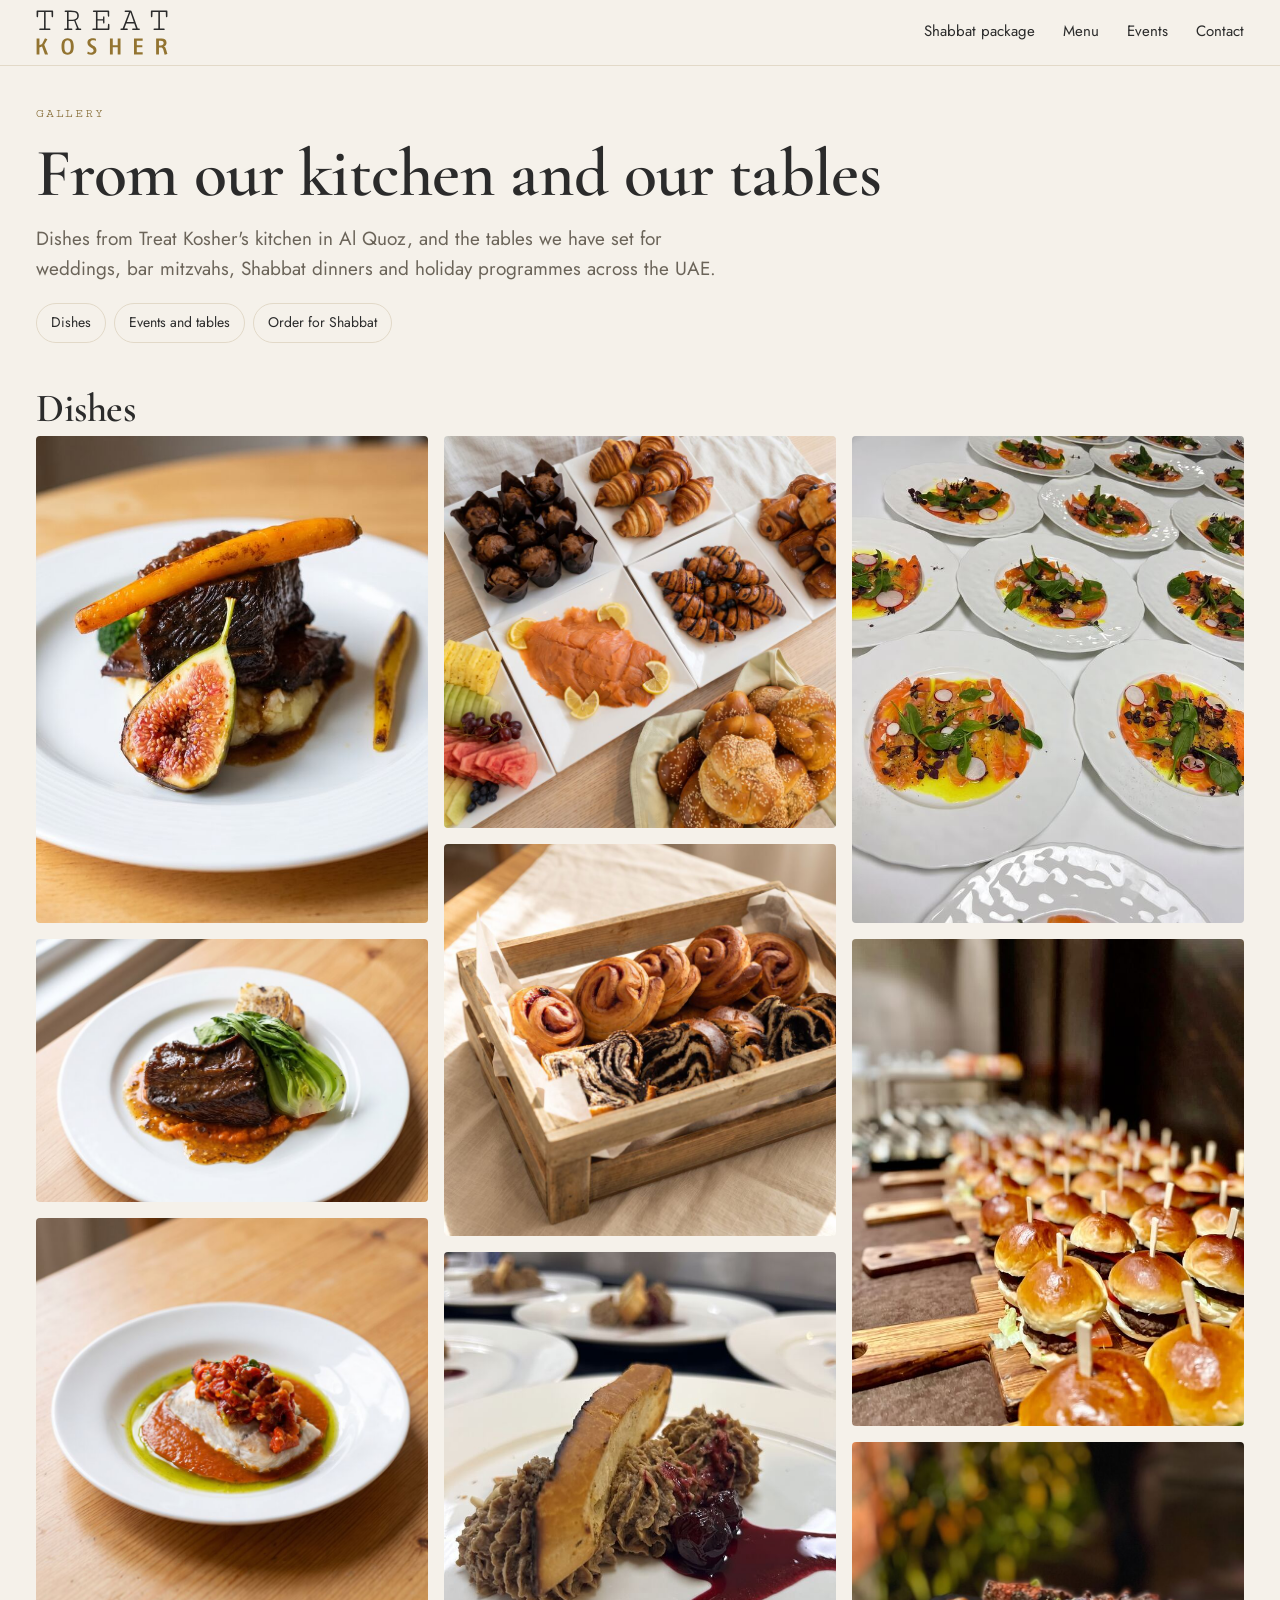
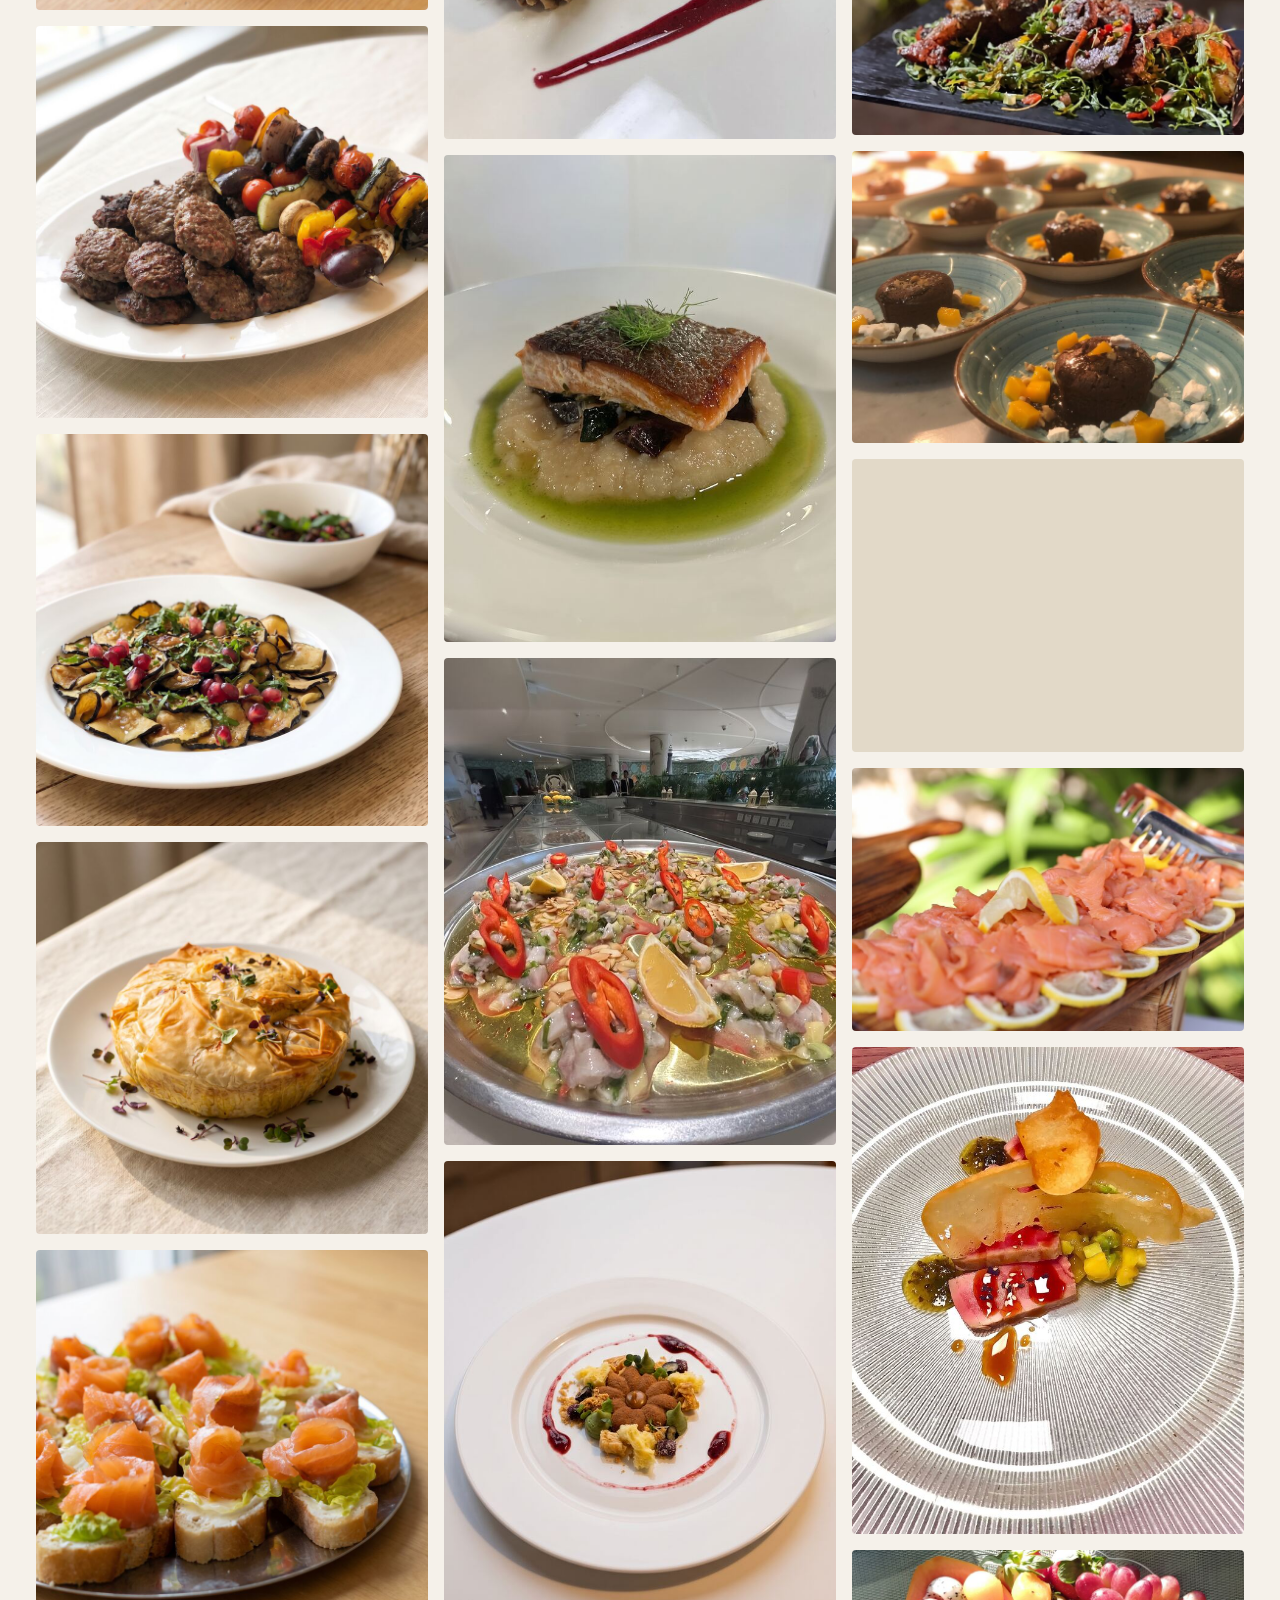
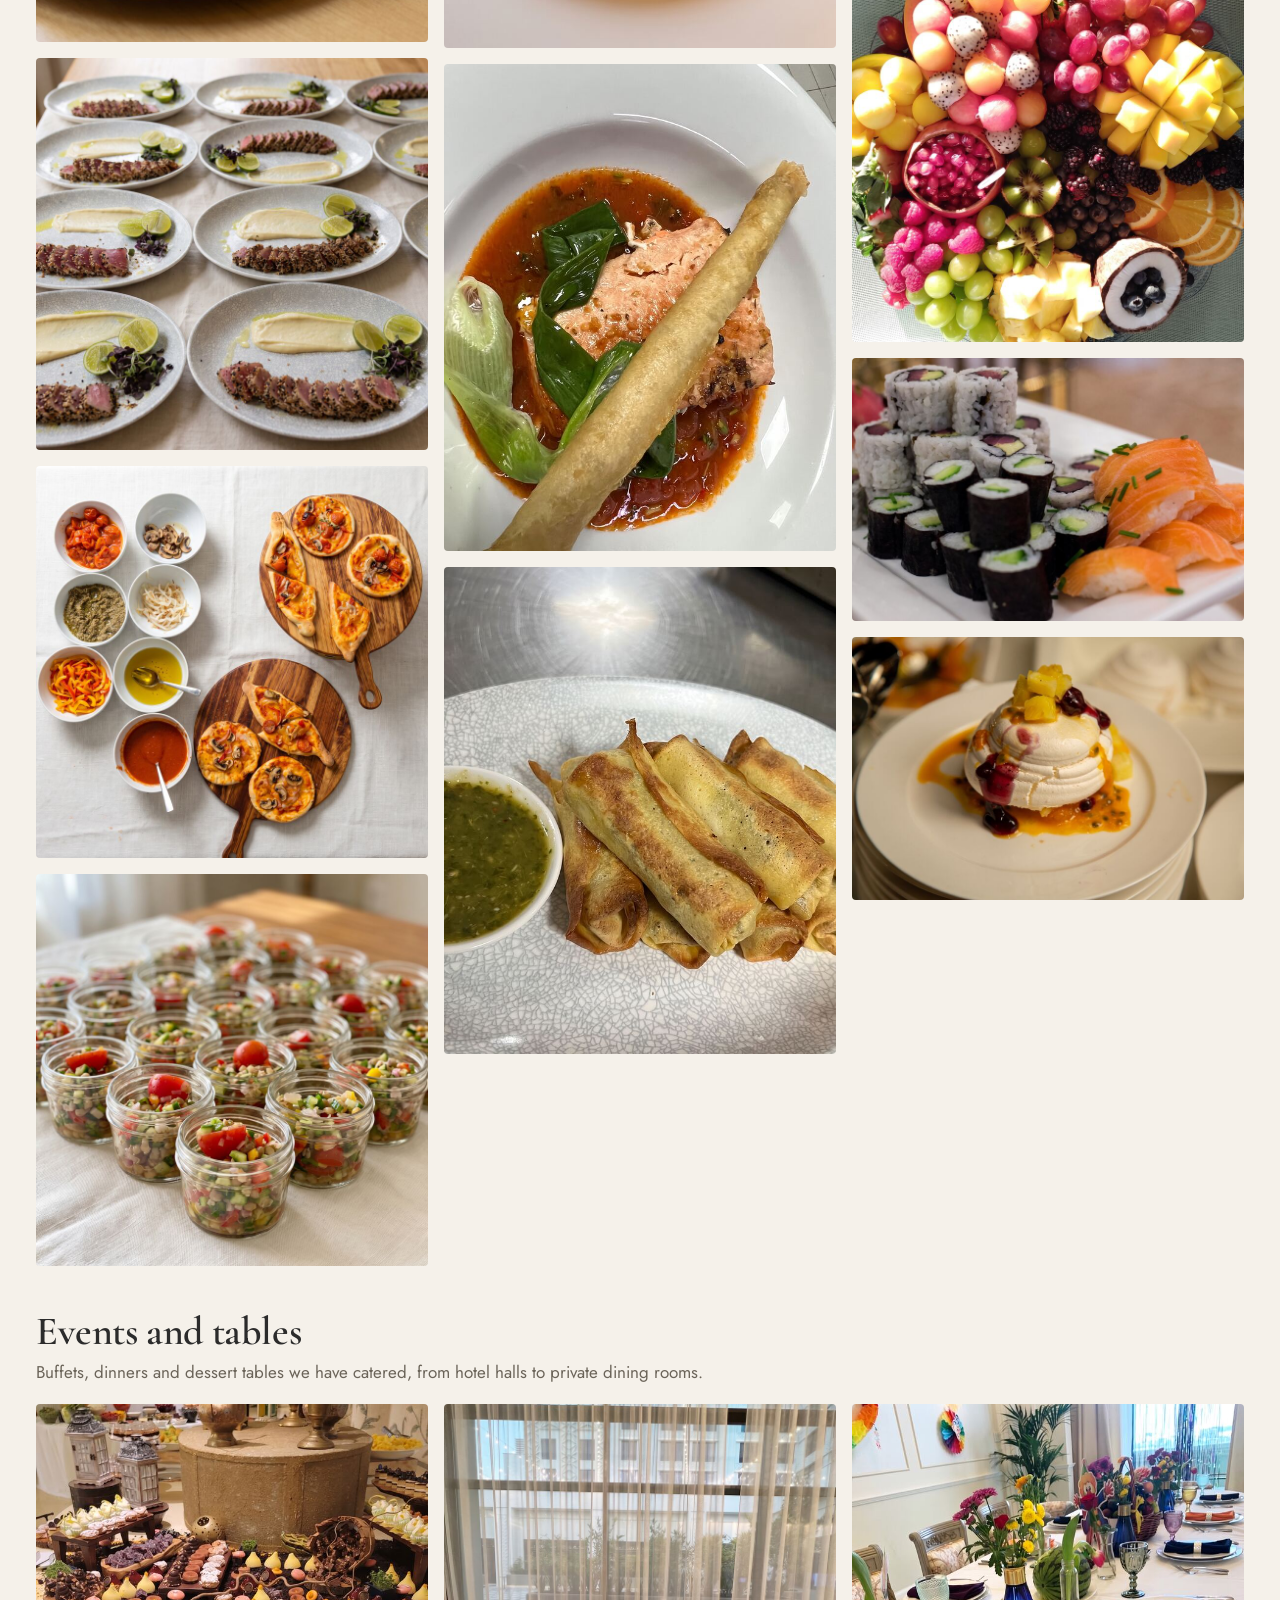
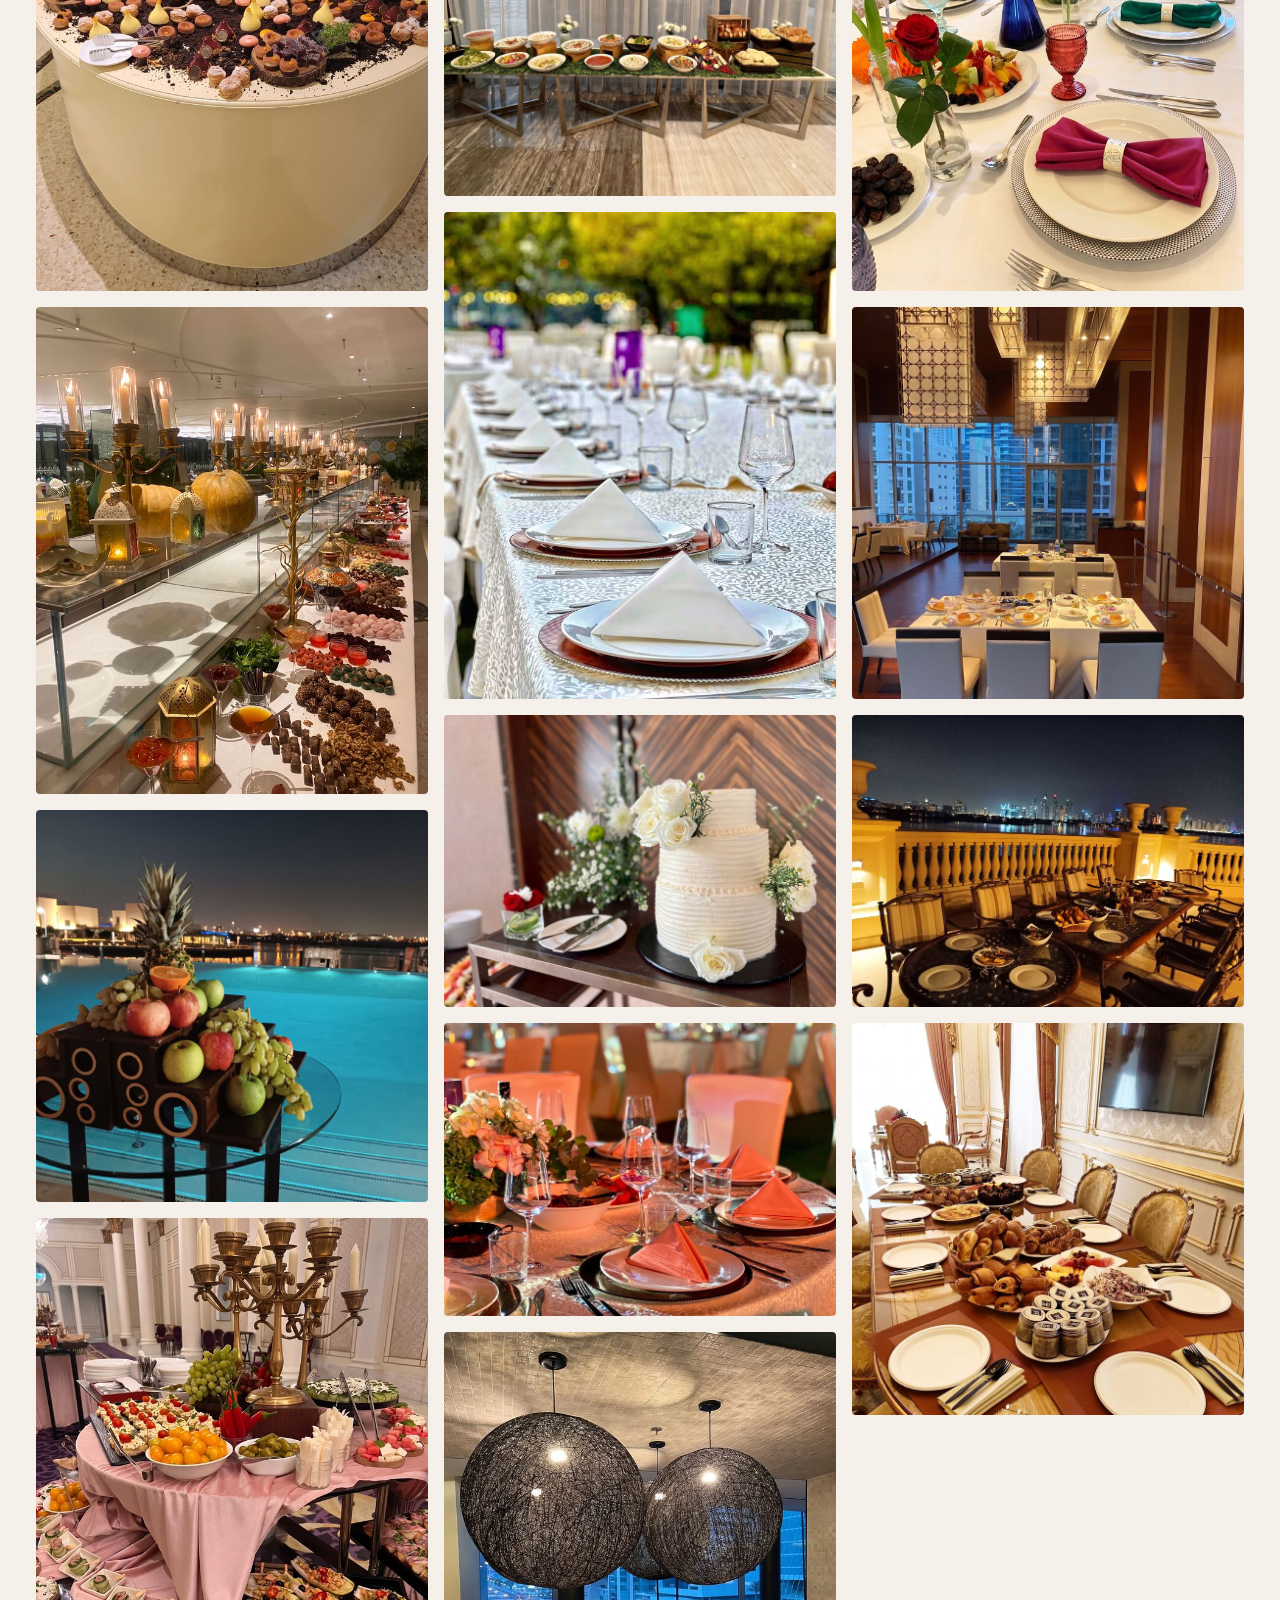
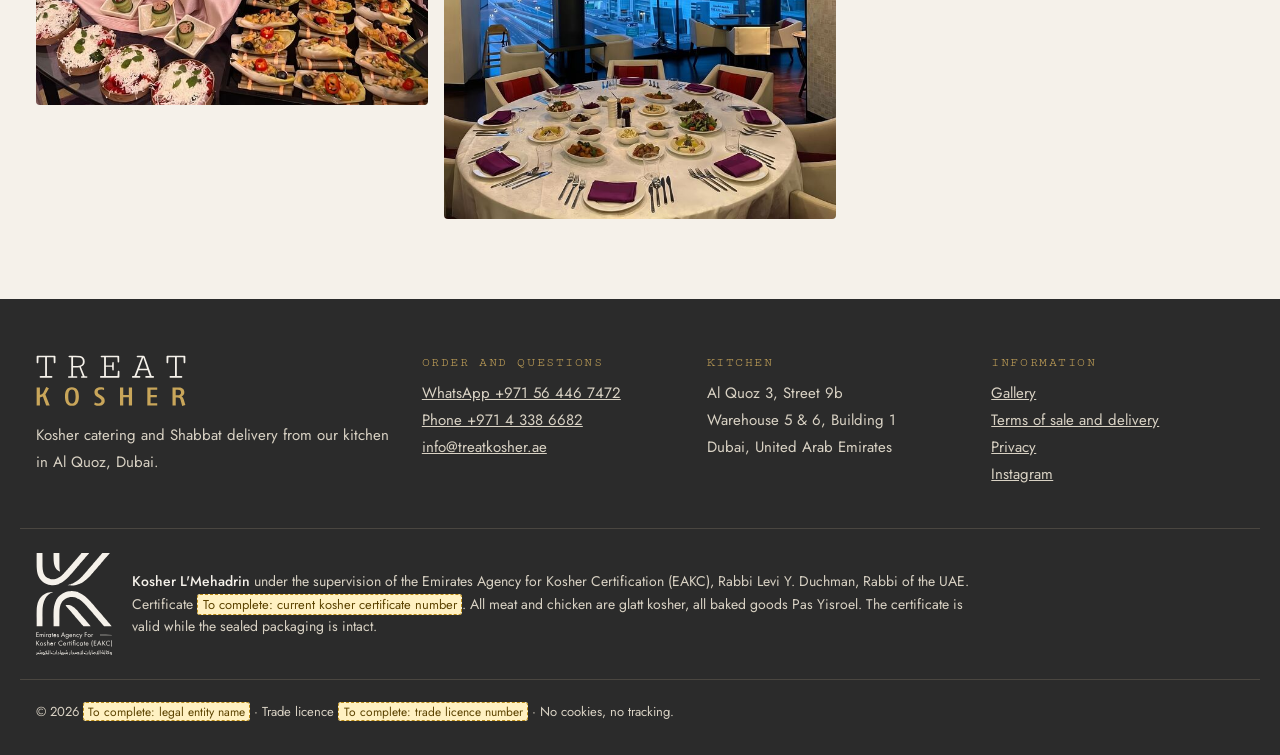
==== gallery.html @ 26c0c819 "Gallery page: 41 photos of dishes and event tables, linked from the footer Co-Authored-By: Claude Op" ====
<!doctype html>
<html lang="en">
<head>
<meta charset="utf-8">
<meta name="viewport" content="width=device-width, initial-scale=1">
<title>From our kitchen and our tables · Treat Kosher</title>
<meta name="description" content="Dishes from Treat Kosher&#39;s kitchen in Al Quoz, and the tables we have set for weddings, bar mitzvahs, Shabbat dinners and holiday programmes across the UAE.">
<meta property="og:title" content="From our kitchen and our tables · Treat Kosher">
<meta property="og:description" content="Dishes from Treat Kosher&#39;s kitchen in Al Quoz, and the tables we have set for weddings, bar mitzvahs, Shabbat dinners and holiday programmes across the UAE.">
<meta property="og:image" content="photos/short-rib-fig.jpg">
<meta name="theme-color" content="#F5F1EA">
<meta name="robots" content="noindex">
<link rel="icon" href="favicon.svg" type="image/svg+xml">
<link rel="preload" href="fonts/cormorant-garamond-latin-600.woff2" as="font" type="font/woff2" crossorigin>
<link rel="preload" href="fonts/jost-latin-400.woff2" as="font" type="font/woff2" crossorigin>
<style>@font-face{font-family:"Cormorant Garamond";src:url(fonts/cormorant-garamond-latin-500.woff2) format("woff2");font-weight:500;font-style:normal;font-display:swap;}
@font-face{font-family:"Cormorant Garamond";src:url(fonts/cormorant-garamond-latin-600.woff2) format("woff2");font-weight:600;font-style:normal;font-display:swap;}
@font-face{font-family:"Jost";src:url(fonts/jost-latin-400.woff2) format("woff2");font-weight:400;font-style:normal;font-display:swap;}
@font-face{font-family:"Jost";src:url(fonts/jost-latin-500.woff2) format("woff2");font-weight:500;font-style:normal;font-display:swap;}
@font-face{font-family:"Cutive Mono";src:url(fonts/cutive-mono-latin-400.woff2) format("woff2");font-weight:400;font-style:normal;font-display:swap;}
@font-face{font-family:"Assistant";src:url(fonts/assistant-hebrew-400.woff2) format("woff2");font-weight:400;font-style:normal;font-display:swap;unicode-range:U+0590-05FF,U+200C-2010,U+20AA,U+25CC,U+FB1D-FB4F;}
@font-face{font-family:"Assistant";src:url(fonts/assistant-hebrew-600.woff2) format("woff2");font-weight:600;font-style:normal;font-display:swap;unicode-range:U+0590-05FF,U+200C-2010,U+20AA,U+25CC,U+FB1D-FB4F;}
:root{--ink:#2B2B2B;--gold:#937431;--gold-deep:#7A5F24;--paper:#F5F1EA;--surface:#FFFDF8;--line:#E2D9C8;--muted:#6B6459;
--f-display:"Cormorant Garamond",Georgia,serif;--f-body:"Jost","Assistant",system-ui,sans-serif;--f-mono:"Cutive Mono",ui-monospace,monospace;--f-he:"Assistant",system-ui,sans-serif;}</style>
<link rel="stylesheet" href="styles.css">
</head>
<body class="gallerypage">
<a class="skip" href="#main">Skip to content</a>
<header class="top">
  <div class="top__in">
    <a class="top__brand" href="index.html" aria-label="Treat Kosher, home"><svg class="logo" focusable="false" xmlns="http://www.w3.org/2000/svg" viewBox="-4 -4 918 313" role="img" aria-label="Treat Kosher">
<path class="tk-treat" fill="var(--tk-ink, #333333)" d="M51.878736122971816 9.914602903501276V125.08539709649872H23.979504696840305Q21.327924850555082 125.08539709649872 19.771562766865927 126.5264730999146Q18.21520068317677 127.96754910333048 18.21520068317677 129.9274124679761Q18.21520068317677 132.00256191289498 19.829205807002563 133.5012809564475Q21.443210930828354 135.0 24.21007685738685 135.0H90.61485909479077Q93.38172502134927 135.0 94.93808710503842 133.5012809564475Q96.49444918872759 132.00256191289498 96.49444918872759 129.9274124679761Q96.49444918872759 127.96754910333048 94.99573014517506 126.5264730999146Q93.49701110162255 125.08539709649872 90.84543125533732 125.08539709649872H62.94619982920581V9.914602903501276H103.52690008539709L104.6797608881298 41.157130657557644Q104.79504696840307 43.46285226302305 106.2937660119556 44.78864218616567Q107.79248505550811 46.11443210930828 109.75234842015371 46.11443210930828Q111.94278394534585 46.11443210930828 113.499146029035 44.55807002561913Q115.05550811272416 43.00170794192998 115.05550811272416 40.119555935098205V6.2254483347566065Q115.05550811272416 3.1127241673783033 113.96029035012809 1.5563620836891516Q112.86507258753203 0.0 110.44406490179334 0.0H4.84201537147737Q2.190435525192143 0.0 1.0952177625960715 1.4987190435525122Q0.0 2.9974380871050244 0.0 6.2254483347566065V40.119555935098205Q0.0 43.00170794192998 1.7292912040990611 44.6733561058924Q3.4585824081981222 46.345004269854826 5.649017933390265 46.345004269854826Q7.493595217762596 46.345004269854826 8.877028181041846 45.01921434671221Q10.260461144321095 43.693424423569596 10.375747224594363 41.157130657557644L11.75918018787361 9.914602903501276Z M222.83091374893255 125.5465414175918V72.51494449188728H243.0059777967549Q247.04099060631938 72.51494449188728 253.61229718189583 71.93851409052093Q260.18360375747227 71.36208368915456 261.4517506404782 70.90093936806149L282.20324508966695 125.5465414175918H276.3236549957302Q273.67207514944494 125.5465414175918 272.1733561058924 126.92997438087104Q270.6746370623399 128.3134073441503 270.6746370623399 130.15798462852263Q270.6746370623399 132.11784799316823 272.23099914602903 133.5589239965841Q273.7873612297182 135.0 276.5542271562767 135.0H303.6464560204953Q307.4508966695132 135.0 309.1801878736123 133.61656703672077Q310.90947907771135 132.2331340734415 310.90947907771135 130.15798462852263Q310.90947907771135 128.19812126387703 309.23783091374895 126.8723313407344Q307.56618274978655 125.5465414175918 303.53116994022207 125.5465414175918H293.8471391972673L270.3287788215201 68.36464560204954Q280.58923996584116 64.5602049530316 287.3334756618275 56.77839453458583Q294.0777113578139 48.996584116140056 294.0777113578139 36.66097352690008Q294.0777113578139 21.673783091374887 287.21818958155427 13.661400512382578Q280.35866780529466 5.649017933390269 268.2536293766012 2.8245089666951344Q256.1485909479078 0.0 237.5875320239112 0.0H200.69598633646459Q197.9291204099061 0.0 196.3727583262169 1.4987190435525122Q194.81639624252776 2.9974380871050244 194.81639624252776 5.072587532023903Q194.81639624252776 7.032450896669516 196.3727583262169 8.473526900085396Q197.9291204099061 9.914602903501276 200.5807002561913 9.914602903501276H211.76345004269857V125.5465414175918H197.35269000853972Q194.58582408198123 125.5465414175918 193.08710503842872 126.92997438087104Q191.58838599487618 128.3134073441503 191.58838599487618 130.2732707087959Q191.58838599487618 132.11784799316823 193.14474807856533 133.5589239965841Q194.7011101622545 135.0 197.467976088813 135.0H243.46712211784802Q246.2339880444065 135.0 247.732707087959 133.5589239965841Q249.23142613151154 132.11784799316823 249.23142613151154 130.2732707087959Q249.23142613151154 128.3134073441503 247.732707087959 126.92997438087104Q246.2339880444065 125.5465414175918 243.5824081981213 125.5465414175918ZM237.47224594363792 9.914602903501276Q254.8804440649018 9.914602903501276 264.44918872758325 11.989752348420147Q274.0179333902647 14.064901793339018 278.5140905209223 19.94449188727583Q283.01024765157985 25.824081981212643 283.01024765157985 37.467976088812975Q283.01024765157985 48.42015371477369 277.2459436379163 54.12681468830059Q271.4816396242528 59.83347566182749 261.3941076003416 61.73569598633646Q251.30657557643042 63.637916310845426 235.1665243381725 63.637916310845426H222.83091374893255V9.914602903501276Z M467.5661827497865 39.081981212638766Q465.8368915456874 39.081981212638766 464.5111016225448 40.46541417591801Q463.1853116994022 41.84884713919726 462.9547395388556 44.26985482493595L461.4560204953031 59.60290350128095H423.87275832621685V9.914602903501276H494.08198121263877L495.69598633646456 38.04440649017933Q495.8112724167378 40.119555935098205 497.2523484201537 41.27241673783091Q498.6934244235696 42.42527754056361 500.53800170794193 42.42527754056361Q502.3825789923142 42.42527754056361 503.7660119555935 41.099487617421005Q505.14944491887275 39.7736976942784 505.14944491887275 37.35269000853971V6.2254483347566065Q505.14944491887275 3.343296327924861 503.36251067463706 1.6716481639624305Q501.5755764304013 0.0 498.6934244235696 0.0H397.47224594363786Q394.82066609735267 0.0 393.2643040136635 1.4987190435525122Q391.70794192997437 2.9974380871050244 391.70794192997437 5.072587532023903Q391.70794192997437 7.032450896669516 393.14901793339027 8.473526900085396Q394.5900939368061 9.914602903501276 397.24167378309136 9.914602903501276H412.8052946199829V125.20068317677199H393.2066609735269Q390.55508112724164 125.20068317677199 388.99871904355246 126.64175918018788Q387.44235695986333 128.08283518360375 387.44235695986333 130.04269854824935Q387.44235695986333 132.00256191289498 388.99871904355246 133.5012809564475Q390.55508112724164 135.0 393.32194705380016 135.0H500.0768573868488Q502.9590093936806 135.0 504.7459436379163 133.3859948761742Q506.532877882152 131.77198975234842 506.532877882152 128.88983774551664V97.76259607173355Q506.532877882152 94.8804440649018 505.0918018787361 93.32408198121263Q503.6507258753202 91.76771989752348 501.6908625106746 91.76771989752348Q499.73099914602903 91.76771989752348 498.23228010247647 93.03586678052946Q496.73356105892395 94.30401366353544 496.6182749786507 96.26387702818104L494.7736976942784 125.20068317677199H423.87275832621685V68.4799316823228H461.4560204953031L462.9547395388556 85.54227156276687Q463.0700256191289 87.84799316823228 464.4534585824082 89.1737830913749Q465.8368915456874 90.49957301451751 467.5661827497865 90.49957301451751Q469.4107600341588 90.49957301451751 470.6789069171648 89.00085397096498Q471.94705380017075 87.50213492741247 471.94705380017075 84.6199829205807V45.19214346712212Q471.94705380017075 42.19470538001708 470.6789069171648 40.638343296327925Q469.4107600341588 39.081981212638766 467.5661827497865 39.081981212638766Z M634.8292058070025 130.04269854824935Q634.8292058070025 128.08283518360375 633.2728437233134 126.58411614005124Q631.7164816396242 125.08539709649872 629.064901793339 125.08539709649872H610.734415029889L623.6464560204953 89.80785653287788H679.329632792485L691.665243381725 125.08539709649872H670.2220324508967Q667.5704526046114 125.08539709649872 666.0717335610589 126.5264730999146Q664.5730145175064 127.96754910333048 664.5730145175064 129.9274124679761Q664.5730145175064 132.00256191289498 666.1293766011955 133.5012809564475Q667.6857386848847 135.0 670.4526046114431 135.0H712.6473099914602Q715.2988898377455 135.0 716.8552519214346 133.5012809564475Q718.4116140051237 132.00256191289498 718.4116140051237 129.9274124679761Q718.4116140051237 127.96754910333048 716.9705380017078 126.5264730999146Q715.529461998292 125.08539709649872 712.8778821520068 125.08539709649872H703.7702818104184L662.0367207514944 7.493595217762589Q659.3851409052091 0.0 652.6985482493594 0.0H617.7668659265585Q615.1152860802732 0.0 613.6165670367207 1.4987190435525122Q612.1178479931682 2.9974380871050244 612.1178479931682 4.957301451750652Q612.1178479931682 7.032450896669516 613.6165670367207 8.473526900085396Q615.1152860802732 9.914602903501276 617.8821520068317 9.914602903501276H642.8992314261315L598.5140905209222 125.08539709649872H588.7147736976942Q586.063193851409 125.08539709649872 584.5644748078564 126.58411614005124Q583.065755764304 128.08283518360375 583.065755764304 130.04269854824935Q583.065755764304 132.11784799316823 584.5644748078564 133.5589239965841Q586.063193851409 135.0 588.8300597779676 135.0H628.9496157130657Q631.7164816396242 135.0 633.2728437233134 133.5589239965841Q634.8292058070025 132.11784799316823 634.8292058070025 130.04269854824935ZM652.929120409906 11.413321947053802 675.871050384287 80.23911187019641H627.4508966695132Z M846.8232280102476 9.914602903501276V125.08539709649872H818.923996584116Q816.2724167378308 125.08539709649872 814.7160546541417 126.5264730999146Q813.1596925704525 127.96754910333048 813.1596925704525 129.9274124679761Q813.1596925704525 132.00256191289498 814.7736976942783 133.5012809564475Q816.3877028181041 135.0 819.1545687446626 135.0H885.5593509820666Q888.326216908625 135.0 889.8825789923142 133.5012809564475Q891.4389410760034 132.00256191289498 891.4389410760034 129.9274124679761Q891.4389410760034 127.96754910333048 889.9402220324508 126.5264730999146Q888.4415029888983 125.08539709649872 885.7899231426131 125.08539709649872H857.8906917164816V9.914602903501276H898.4713919726728L899.6242527754056 41.157130657557644Q899.7395388556788 43.46285226302305 901.2382578992313 44.78864218616567Q902.7369769427838 46.11443210930828 904.6968403074295 46.11443210930828Q906.8872758326216 46.11443210930828 908.4436379163108 44.55807002561913Q909.9999999999999 43.00170794192998 909.9999999999999 40.119555935098205V6.2254483347566065Q909.9999999999999 3.1127241673783033 908.9047822374039 1.5563620836891516Q907.8095644748078 0.0 905.3885567890691 0.0H799.7865072587531Q797.1349274124678 0.0 796.0397096498718 1.4987190435525122Q794.9444918872757 2.9974380871050244 794.9444918872757 6.2254483347566065V40.119555935098205Q794.9444918872757 43.00170794192998 796.6737830913748 44.6733561058924Q798.4030742954739 46.345004269854826 800.593509820666 46.345004269854826Q802.4380871050383 46.345004269854826 803.8215200683176 45.01921434671221Q805.2049530315968 43.693424423569596 805.3202391118701 41.157130657557644L806.7036720751494 9.914602903501276Z"/>
<path class="tk-kosher" fill="var(--tk-gold, #937431)" d="M79.82857142857142 305.0 53.271428571428565 238.21428571428572 75.1142857142857 199.87142857142857 58.45714285714286 192.32857142857142 40.857142857142854 227.05714285714288C36.92857142857143 235.07142857142856 28.91428571428571 237.5857142857143 19.8 240.57142857142856V195.0H0.0V305.0H19.8V256.75714285714287L37.871428571428574 250.4714285714286L58.142857142857146 305.0Z M258.5285714285714 249.68571428571428C258.5285714285714 217.4714285714286 247.84285714285716 192.8 215.47142857142856 192.8C183.4142857142857 192.8 173.35714285714286 217.78571428571428 173.35714285714286 249.52857142857144C173.35714285714286 282.37142857142857 183.25714285714287 306.8857142857143 215.94285714285715 306.8857142857143C248.78571428571428 306.8857142857143 258.5285714285714 282.5285714285714 258.5285714285714 249.68571428571428ZM238.25714285714287 249.52857142857144C238.25714285714287 272.9428571428571 234.32857142857142 292.5857142857143 215.94285714285715 292.5857142857143C197.4 292.5857142857143 193.47142857142856 272.9428571428571 193.47142857142856 249.52857142857144C193.47142857142856 226.42857142857144 197.55714285714285 207.10000000000002 215.78571428571428 207.10000000000002C234.0142857142857 207.10000000000002 238.25714285714287 226.42857142857144 238.25714285714287 249.52857142857144Z M416.6428571428571 275.6142857142857C416.6428571428571 241.5142857142857 373.58571428571423 244.34285714285716 373.58571428571423 222.65714285714284C373.58571428571423 211.5 382.8571428571428 207.25714285714287 394.0142857142857 207.25714285714287C403.2857142857142 207.25714285714287 412.5571428571428 210.87142857142857 412.5571428571428 210.87142857142857V196.25714285714287C412.5571428571428 196.25714285714287 402.1857142857142 193.1142857142857 390.8714285714285 193.1142857142857C370.1285714285714 193.1142857142857 353.6285714285714 203.4857142857143 353.6285714285714 224.22857142857143C353.6285714285714 258.1714285714286 396.6857142857142 255.65714285714284 396.6857142857142 277.9714285714286C396.6857142857142 287.87142857142857 388.0428571428571 292.74285714285713 378.1428571428571 292.74285714285713C365.5714285714285 292.74285714285713 356.61428571428564 284.7285714285714 356.61428571428564 284.7285714285714L352.0571428571428 298.4C352.0571428571428 298.4 361.6428571428571 307.2 379.71428571428567 307.2C399.9857142857142 307.2 416.6428571428571 295.72857142857146 416.6428571428571 275.6142857142857Z M583.8714285714286 305.0V195.0H564.2285714285715V240.8857142857143H529.9714285714286V195.0H510.1714285714286V305.0H529.9714285714286V255.18571428571428H564.2285714285715V305.0Z M737.9000000000001 305.0V290.7H697.0428571428572V255.18571428571428H735.5428571428572V240.8857142857143H697.0428571428572V209.3H737.9000000000001V195.0H677.4000000000001V305.0Z M910.0000000000001 302.1714285714286 901.2 271.6857142857143C897.1142857142859 257.7 894.757142857143 252.9857142857143 886.2714285714287 249.37142857142857C886.2714285714287 249.37142857142857 903.8714285714286 244.5 903.8714285714286 223.75714285714287C903.8714285714286 204.42857142857144 890.0428571428572 195.0 870.2428571428572 195.0H831.4285714285716V305.0H851.2285714285715V256.2857142857143H862.857142857143C873.3857142857144 256.2857142857143 878.257142857143 260.37142857142857 880.9285714285716 270.74285714285713L890.6714285714287 307.98571428571427ZM883.757142857143 224.85714285714286C883.757142857143 236.17142857142858 875.9000000000001 242.14285714285714 864.2714285714287 242.14285714285714H851.0714285714287V209.14285714285714H864.2714285714287C875.7428571428572 209.14285714285714 883.757142857143 213.7 883.757142857143 224.85714285714286Z"/>
</svg></a>
    <nav class="top__nav" aria-label="Main">
      <a href="index.html#shabbat">Shabbat package</a>
      <a href="index.html#menu">Menu</a>
      <a href="index.html#events">Events</a>
      <a href="index.html#contact">Contact</a>
    </nav>
    
  </div>
</header>
<main id="main" class="gallery">
  <div class="gallery__head">
    <p class="eyebrow">Gallery</p>
    <h1>From our kitchen and our tables</h1>
    <p class="lead">Dishes from Treat Kosher&#39;s kitchen in Al Quoz, and the tables we have set for weddings, bar mitzvahs, Shabbat dinners and holiday programmes across the UAE.</p>
    <nav class="menu__tabs gallery__tabs" aria-label="Gallery sections"><a href="#dishes">Dishes</a><a href="#events">Events and tables</a><a href="index.html#shabbat">Order for Shabbat</a></nav>
  </div>
  <section class="gal" id="dishes" aria-labelledby="dishes-title">
    <h2 id="dishes-title">Dishes</h2>
    
    <div class="masonry">
      <figure class="tile"><a href="photos/short-rib-fig.jpg" data-full aria-label="Open the photo: Braised beef short rib on mashed potato with a roasted carrot across it, a fresh fig half and a yellow carrot, on a white plate"><img src="photos/short-rib-fig-800.jpg" srcset="photos/short-rib-fig-800.jpg 800w, photos/short-rib-fig.jpg 1600w" sizes="(min-width: 1100px) 33vw, 50vw" width="644" height="800" alt="Braised beef short rib on mashed potato with a roasted carrot across it, a fresh fig half and a yellow carrot, on a white plate" loading="lazy" decoding="async"></a></figure>
      <figure class="tile"><a href="photos/braised-beef.jpg" data-full aria-label="Open the photo: Braised beef with bok choy on a carrot purée"><img src="photos/braised-beef-800.jpg" srcset="photos/braised-beef-800.jpg 800w, photos/braised-beef.jpg 1600w" sizes="(min-width: 1100px) 33vw, 50vw" width="800" height="537" alt="Braised beef with bok choy on a carrot purée" loading="lazy" decoding="async"></a></figure>
      <figure class="tile"><a href="photos/moroccan-fish.jpg" data-full aria-label="Open the photo: White fish fillet in a red pepper and tomato sauce with herb oil"><img src="photos/moroccan-fish-800.jpg" srcset="photos/moroccan-fish-800.jpg 800w, photos/moroccan-fish.jpg 1600w" sizes="(min-width: 1100px) 33vw, 50vw" width="800" height="800" alt="White fish fillet in a red pepper and tomato sauce with herb oil" loading="lazy" decoding="async"></a></figure>
      <figure class="tile"><a href="photos/kabab-grill.jpg" data-full aria-label="Open the photo: A platter of grilled kababs with skewers of peppers, mushrooms, courgette and tomatoes"><img src="photos/kabab-grill-800.jpg" srcset="photos/kabab-grill-800.jpg 800w, photos/kabab-grill.jpg 1600w" sizes="(min-width: 1100px) 33vw, 50vw" width="800" height="800" alt="A platter of grilled kababs with skewers of peppers, mushrooms, courgette and tomatoes" loading="lazy" decoding="async"></a></figure>
      <figure class="tile"><a href="photos/aubergine.jpg" data-full aria-label="Open the photo: Roasted aubergine slices with pomegranate seeds and fresh herbs on a white plate"><img src="photos/aubergine-800.jpg" srcset="photos/aubergine-800.jpg 800w, photos/aubergine.jpg 1600w" sizes="(min-width: 1100px) 33vw, 50vw" width="800" height="800" alt="Roasted aubergine slices with pomegranate seeds and fresh herbs on a white plate" loading="lazy" decoding="async"></a></figure>
      <figure class="tile"><a href="photos/pastilla.jpg" data-full aria-label="Open the photo: A golden filo pastilla topped with micro herbs"><img src="photos/pastilla-800.jpg" srcset="photos/pastilla-800.jpg 800w, photos/pastilla.jpg 1600w" sizes="(min-width: 1100px) 33vw, 50vw" width="800" height="800" alt="A golden filo pastilla topped with micro herbs" loading="lazy" decoding="async"></a></figure>
      <figure class="tile"><a href="photos/salmon-canapes.jpg" data-full aria-label="Open the photo: Smoked salmon rosettes on toasts with lettuce"><img src="photos/salmon-canapes-800.jpg" srcset="photos/salmon-canapes-800.jpg 800w, photos/salmon-canapes.jpg 1600w" sizes="(min-width: 1100px) 33vw, 50vw" width="800" height="800" alt="Smoked salmon rosettes on toasts with lettuce" loading="lazy" decoding="async"></a></figure>
      <figure class="tile"><a href="photos/seared-beef.jpg" data-full aria-label="Open the photo: Plates of sesame-crusted seared tuna with lime and a pale purée, laid out in rows"><img src="photos/seared-beef-800.jpg" srcset="photos/seared-beef-800.jpg 800w, photos/seared-beef.jpg 1600w" sizes="(min-width: 1100px) 33vw, 50vw" width="800" height="800" alt="Plates of sesame-crusted seared tuna with lime and a pale purée, laid out in rows" loading="lazy" decoding="async"></a></figure>
      <figure class="tile"><a href="photos/dips-table.jpg" data-full aria-label="Open the photo: Bowls of dips, peppers and olive oil beside wooden boards of small pizzas, seen from above"><img src="photos/dips-table-800.jpg" srcset="photos/dips-table-800.jpg 800w, photos/dips-table.jpg 1600w" sizes="(min-width: 1100px) 33vw, 50vw" width="800" height="800" alt="Bowls of dips, peppers and olive oil beside wooden boards of small pizzas, seen from above" loading="lazy" decoding="async"></a></figure>
      <figure class="tile"><a href="photos/salad-jars.jpg" data-full aria-label="Open the photo: Rows of chopped salad served in small glass jars"><img src="photos/salad-jars-800.jpg" srcset="photos/salad-jars-800.jpg 800w, photos/salad-jars.jpg 1600w" sizes="(min-width: 1100px) 33vw, 50vw" width="800" height="800" alt="Rows of chopped salad served in small glass jars" loading="lazy" decoding="async"></a></figure>
      <figure class="tile"><a href="photos/bakery.jpg" data-full aria-label="Open the photo: Croissants, muffins, salmon and sesame bagels laid out on white trays"><img src="photos/bakery-800.jpg" srcset="photos/bakery-800.jpg 800w, photos/bakery.jpg 1600w" sizes="(min-width: 1100px) 33vw, 50vw" width="800" height="800" alt="Croissants, muffins, salmon and sesame bagels laid out on white trays" loading="lazy" decoding="async"></a></figure>
      <figure class="tile"><a href="photos/pastries.jpg" data-full aria-label="Open the photo: Jam swirl buns and slices of poppy seed roll in a wooden crate"><img src="photos/pastries-800.jpg" srcset="photos/pastries-800.jpg 800w, photos/pastries.jpg 1600w" sizes="(min-width: 1100px) 33vw, 50vw" width="800" height="800" alt="Jam swirl buns and slices of poppy seed roll in a wooden crate" loading="lazy" decoding="async"></a></figure>
      <figure class="tile"><a href="photos/gallery/g-plated-fish-berry.jpg" data-full aria-label="Open the photo: Toasted brioche with piped pâté, cherries and a cherry reduction"><img src="photos/gallery/g-plated-fish-berry-800.jpg" srcset="photos/gallery/g-plated-fish-berry-800.jpg 800w, photos/gallery/g-plated-fish-berry.jpg 1600w" sizes="(min-width: 1100px) 33vw, 50vw" width="644" height="800" alt="Toasted brioche with piped pâté, cherries and a cherry reduction" loading="lazy" decoding="async"></a></figure>
      <figure class="tile"><a href="photos/gallery/g-salmon-fillet.jpg" data-full aria-label="Open the photo: Pan-seared salmon fillet on a creamy purée with green herb oil"><img src="photos/gallery/g-salmon-fillet-800.jpg" srcset="photos/gallery/g-salmon-fillet-800.jpg 800w, photos/gallery/g-salmon-fillet.jpg 1600w" sizes="(min-width: 1100px) 33vw, 50vw" width="644" height="800" alt="Pan-seared salmon fillet on a creamy purée with green herb oil" loading="lazy" decoding="async"></a></figure>
      <figure class="tile"><a href="photos/gallery/g-ceviche-platter.jpg" data-full aria-label="Open the photo: A platter of white fish ceviche with red chilli and lemon"><img src="photos/gallery/g-ceviche-platter-800.jpg" srcset="photos/gallery/g-ceviche-platter-800.jpg 800w, photos/gallery/g-ceviche-platter.jpg 1600w" sizes="(min-width: 1100px) 33vw, 50vw" width="644" height="800" alt="A platter of white fish ceviche with red chilli and lemon" loading="lazy" decoding="async"></a></figure>
      <figure class="tile"><a href="photos/gallery/g-plated-dessert.jpg" data-full aria-label="Open the photo: Plated dessert with a crumble biscuit, fruit, cream and berry sauce"><img src="photos/gallery/g-plated-dessert-800.jpg" srcset="photos/gallery/g-plated-dessert-800.jpg 800w, photos/gallery/g-plated-dessert.jpg 1600w" sizes="(min-width: 1100px) 33vw, 50vw" width="644" height="800" alt="Plated dessert with a crumble biscuit, fruit, cream and berry sauce" loading="lazy" decoding="async"></a></figure>
      <figure class="tile"><a href="photos/gallery/g-salmon-cigar.jpg" data-full aria-label="Open the photo: Salmon in a tomato and chilli sauce with a crisp pastry cigar"><img src="photos/gallery/g-salmon-cigar-800.jpg" srcset="photos/gallery/g-salmon-cigar-800.jpg 800w, photos/gallery/g-salmon-cigar.jpg 1600w" sizes="(min-width: 1100px) 33vw, 50vw" width="644" height="800" alt="Salmon in a tomato and chilli sauce with a crisp pastry cigar" loading="lazy" decoding="async"></a></figure>
      <figure class="tile"><a href="photos/gallery/g-cigars.jpg" data-full aria-label="Open the photo: Crisp pastry cigars with a green herb dip"><img src="photos/gallery/g-cigars-800.jpg" srcset="photos/gallery/g-cigars-800.jpg 800w, photos/gallery/g-cigars.jpg 1600w" sizes="(min-width: 1100px) 33vw, 50vw" width="644" height="800" alt="Crisp pastry cigars with a green herb dip" loading="lazy" decoding="async"></a></figure>
      <figure class="tile"><a href="photos/gallery/g-tartare-plates.jpg" data-full aria-label="Open the photo: Rows of plated salmon tartare with herbs and radish"><img src="photos/gallery/g-tartare-plates-800.jpg" srcset="photos/gallery/g-tartare-plates-800.jpg 800w, photos/gallery/g-tartare-plates.jpg 1600w" sizes="(min-width: 1100px) 33vw, 50vw" width="644" height="800" alt="Rows of plated salmon tartare with herbs and radish" loading="lazy" decoding="async"></a></figure>
      <figure class="tile"><a href="photos/gallery/g-sliders.jpg" data-full aria-label="Open the photo: Rows of mini beef burgers on wooden boards"><img src="photos/gallery/g-sliders-800.jpg" srcset="photos/gallery/g-sliders-800.jpg 800w, photos/gallery/g-sliders.jpg 1600w" sizes="(min-width: 1100px) 33vw, 50vw" width="644" height="800" alt="Rows of mini beef burgers on wooden boards" loading="lazy" decoding="async"></a></figure>
      <figure class="tile"><a href="photos/gallery/g-grilled-ribs.jpg" data-full aria-label="Open the photo: Glazed grilled beef ribs on greens on a dark slate"><img src="photos/gallery/g-grilled-ribs-800.jpg" srcset="photos/gallery/g-grilled-ribs-800.jpg 800w, photos/gallery/g-grilled-ribs.jpg 1600w" sizes="(min-width: 1100px) 33vw, 50vw" width="800" height="597" alt="Glazed grilled beef ribs on greens on a dark slate" loading="lazy" decoding="async"></a></figure>
      <figure class="tile"><a href="photos/gallery/g-lava-cakes.jpg" data-full aria-label="Open the photo: Chocolate lava cakes with mango in blue ceramic bowls"><img src="photos/gallery/g-lava-cakes-800.jpg" srcset="photos/gallery/g-lava-cakes-800.jpg 800w, photos/gallery/g-lava-cakes.jpg 1600w" sizes="(min-width: 1100px) 33vw, 50vw" width="800" height="597" alt="Chocolate lava cakes with mango in blue ceramic bowls" loading="lazy" decoding="async"></a></figure>
      <figure class="tile"><a href="photos/gallery/g-puff-canapes.jpg" data-full aria-label="Open the photo: Puff pastry canapés with salmon on a dark slate"><img src="photos/gallery/g-puff-canapes-800.jpg" srcset="photos/gallery/g-puff-canapes-800.jpg 800w, photos/gallery/g-puff-canapes.jpg 1600w" sizes="(min-width: 1100px) 33vw, 50vw" width="800" height="597" alt="Puff pastry canapés with salmon on a dark slate" loading="lazy" decoding="async"></a></figure>
      <figure class="tile"><a href="photos/gallery/g-smoked-salmon.jpg" data-full aria-label="Open the photo: A board of smoked salmon with lemon slices"><img src="photos/gallery/g-smoked-salmon-800.jpg" srcset="photos/gallery/g-smoked-salmon-800.jpg 800w, photos/gallery/g-smoked-salmon.jpg 1600w" sizes="(min-width: 1100px) 33vw, 50vw" width="800" height="537" alt="A board of smoked salmon with lemon slices" loading="lazy" decoding="async"></a></figure>
      <figure class="tile"><a href="photos/gallery/g-seared-tuna-plate.jpg" data-full aria-label="Open the photo: Seared tuna with mango salsa and a crisp wafer"><img src="photos/gallery/g-seared-tuna-plate-800.jpg" srcset="photos/gallery/g-seared-tuna-plate-800.jpg 800w, photos/gallery/g-seared-tuna-plate.jpg 1600w" sizes="(min-width: 1100px) 33vw, 50vw" width="644" height="800" alt="Seared tuna with mango salsa and a crisp wafer" loading="lazy" decoding="async"></a></figure>
      <figure class="tile"><a href="photos/gallery/g-fruit-platter.jpg" data-full aria-label="Open the photo: A generous platter of fresh fruit"><img src="photos/gallery/g-fruit-platter-800.jpg" srcset="photos/gallery/g-fruit-platter-800.jpg 800w, photos/gallery/g-fruit-platter.jpg 1600w" sizes="(min-width: 1100px) 33vw, 50vw" width="800" height="800" alt="A generous platter of fresh fruit" loading="lazy" decoding="async"></a></figure>
      <figure class="tile"><a href="photos/gallery/g-sushi.jpg" data-full aria-label="Open the photo: Sushi rolls and salmon nigiri on a white platter"><img src="photos/gallery/g-sushi-800.jpg" srcset="photos/gallery/g-sushi-800.jpg 800w, photos/gallery/g-sushi.jpg 1600w" sizes="(min-width: 1100px) 33vw, 50vw" width="800" height="537" alt="Sushi rolls and salmon nigiri on a white platter" loading="lazy" decoding="async"></a></figure>
      <figure class="tile"><a href="photos/gallery/g-pavlova.jpg" data-full aria-label="Open the photo: A small pavlova with cream, mango and berry coulis"><img src="photos/gallery/g-pavlova-800.jpg" srcset="photos/gallery/g-pavlova-800.jpg 800w, photos/gallery/g-pavlova.jpg 1600w" sizes="(min-width: 1100px) 33vw, 50vw" width="800" height="537" alt="A small pavlova with cream, mango and berry coulis" loading="lazy" decoding="async"></a></figure>
    </div>
  </section>
  <section class="gal" id="events" aria-labelledby="events-title">
    <h2 id="events-title">Events and tables</h2>
    <p class="gal__lead">Buffets, dinners and dessert tables we have catered, from hotel halls to private dining rooms.</p>
    <div class="masonry">
      <figure class="tile"><a href="photos/gallery/g-dessert-station.jpg" data-full aria-label="Open the photo: A round dessert station of chocolates and petits fours"><img src="photos/gallery/g-dessert-station-800.jpg" srcset="photos/gallery/g-dessert-station-800.jpg 800w, photos/gallery/g-dessert-station.jpg 1600w" sizes="(min-width: 1100px) 33vw, 50vw" width="644" height="800" alt="A round dessert station of chocolates and petits fours" loading="lazy" decoding="async"></a></figure>
      <figure class="tile"><a href="photos/gallery/g-dessert-hall.jpg" data-full aria-label="Open the photo: A long dessert buffet with brass candelabras and lanterns"><img src="photos/gallery/g-dessert-hall-800.jpg" srcset="photos/gallery/g-dessert-hall-800.jpg 800w, photos/gallery/g-dessert-hall.jpg 1600w" sizes="(min-width: 1100px) 33vw, 50vw" width="644" height="800" alt="A long dessert buffet with brass candelabras and lanterns" loading="lazy" decoding="async"></a></figure>
      <figure class="tile"><a href="photos/gallery/g-fruit-pool-night.jpg" data-full aria-label="Open the photo: A fruit centrepiece by a lit pool at night"><img src="photos/gallery/g-fruit-pool-night-800.jpg" srcset="photos/gallery/g-fruit-pool-night-800.jpg 800w, photos/gallery/g-fruit-pool-night.jpg 1600w" sizes="(min-width: 1100px) 33vw, 50vw" width="800" height="800" alt="A fruit centrepiece by a lit pool at night" loading="lazy" decoding="async"></a></figure>
      <figure class="tile"><a href="photos/gallery/g-versace-buffet.jpg" data-full aria-label="Open the photo: A buffet with brass candelabras, fruit and canapés in a palace hall"><img src="photos/gallery/g-versace-buffet-800.jpg" srcset="photos/gallery/g-versace-buffet-800.jpg 800w, photos/gallery/g-versace-buffet.jpg 1600w" sizes="(min-width: 1100px) 33vw, 50vw" width="644" height="800" alt="A buffet with brass candelabras, fruit and canapés in a palace hall" loading="lazy" decoding="async"></a></figure>
      <figure class="tile"><a href="photos/gallery/g-window-buffet.jpg" data-full aria-label="Open the photo: A long buffet of salads and breads by tall windows"><img src="photos/gallery/g-window-buffet-800.jpg" srcset="photos/gallery/g-window-buffet-800.jpg 800w, photos/gallery/g-window-buffet.jpg 1600w" sizes="(min-width: 1100px) 33vw, 50vw" width="800" height="800" alt="A long buffet of salads and breads by tall windows" loading="lazy" decoding="async"></a></figure>
      <figure class="tile"><a href="photos/gallery/g-table-setting.jpg" data-full aria-label="Open the photo: A long table set with folded napkins and wine glasses"><img src="photos/gallery/g-table-setting-800.jpg" srcset="photos/gallery/g-table-setting-800.jpg 800w, photos/gallery/g-table-setting.jpg 1600w" sizes="(min-width: 1100px) 33vw, 50vw" width="644" height="800" alt="A long table set with folded napkins and wine glasses" loading="lazy" decoding="async"></a></figure>
      <figure class="tile"><a href="photos/gallery/g-wedding-cake.jpg" data-full aria-label="Open the photo: A three-tier white wedding cake with white roses"><img src="photos/gallery/g-wedding-cake-800.jpg" srcset="photos/gallery/g-wedding-cake-800.jpg 800w, photos/gallery/g-wedding-cake.jpg 1600w" sizes="(min-width: 1100px) 33vw, 50vw" width="800" height="597" alt="A three-tier white wedding cake with white roses" loading="lazy" decoding="async"></a></figure>
      <figure class="tile"><a href="photos/gallery/g-coral-table.jpg" data-full aria-label="Open the photo: A table set with coral napkins, gold chargers and flowers"><img src="photos/gallery/g-coral-table-800.jpg" srcset="photos/gallery/g-coral-table-800.jpg 800w, photos/gallery/g-coral-table.jpg 1600w" sizes="(min-width: 1100px) 33vw, 50vw" width="800" height="597" alt="A table set with coral napkins, gold chargers and flowers" loading="lazy" decoding="async"></a></figure>
      <figure class="tile"><a href="photos/gallery/g-round-table.jpg" data-full aria-label="Open the photo: A round dinner table under woven pendant lamps"><img src="photos/gallery/g-round-table-800.jpg" srcset="photos/gallery/g-round-table-800.jpg 800w, photos/gallery/g-round-table.jpg 1600w" sizes="(min-width: 1100px) 33vw, 50vw" width="644" height="800" alt="A round dinner table under woven pendant lamps" loading="lazy" decoding="async"></a></figure>
      <figure class="tile"><a href="photos/gallery/g-flower-table.jpg" data-full aria-label="Open the photo: A festive table with bow napkins and bright flowers"><img src="photos/gallery/g-flower-table-800.jpg" srcset="photos/gallery/g-flower-table-800.jpg 800w, photos/gallery/g-flower-table.jpg 1600w" sizes="(min-width: 1100px) 33vw, 50vw" width="644" height="800" alt="A festive table with bow napkins and bright flowers" loading="lazy" decoding="async"></a></figure>
      <figure class="tile"><a href="photos/gallery/g-dining-room.jpg" data-full aria-label="Open the photo: A private dining room with a set table under lanterns"><img src="photos/gallery/g-dining-room-800.jpg" srcset="photos/gallery/g-dining-room-800.jpg 800w, photos/gallery/g-dining-room.jpg 1600w" sizes="(min-width: 1100px) 33vw, 50vw" width="800" height="800" alt="A private dining room with a set table under lanterns" loading="lazy" decoding="async"></a></figure>
      <figure class="tile"><a href="photos/gallery/g-terrace-night.jpg" data-full aria-label="Open the photo: A terrace dinner table at night with the Dubai skyline"><img src="photos/gallery/g-terrace-night-800.jpg" srcset="photos/gallery/g-terrace-night-800.jpg 800w, photos/gallery/g-terrace-night.jpg 1600w" sizes="(min-width: 1100px) 33vw, 50vw" width="800" height="597" alt="A terrace dinner table at night with the Dubai skyline" loading="lazy" decoding="async"></a></figure>
      <figure class="tile"><a href="photos/gallery/g-breakfast-table.jpg" data-full aria-label="Open the photo: A long breakfast table of pastries, breads and jams"><img src="photos/gallery/g-breakfast-table-800.jpg" srcset="photos/gallery/g-breakfast-table-800.jpg 800w, photos/gallery/g-breakfast-table.jpg 1600w" sizes="(min-width: 1100px) 33vw, 50vw" width="800" height="800" alt="A long breakfast table of pastries, breads and jams" loading="lazy" decoding="async"></a></figure>
    </div>
  </section>
</main>
<footer class="foot" id="contact">
  <div class="foot__in">
    <div class="foot__brand"><svg class="logo" focusable="false" xmlns="http://www.w3.org/2000/svg" viewBox="-4 -4 918 313" role="img" aria-label="Treat Kosher">
<path class="tk-treat" fill="var(--tk-ink, #333333)" d="M51.878736122971816 9.914602903501276V125.08539709649872H23.979504696840305Q21.327924850555082 125.08539709649872 19.771562766865927 126.5264730999146Q18.21520068317677 127.96754910333048 18.21520068317677 129.9274124679761Q18.21520068317677 132.00256191289498 19.829205807002563 133.5012809564475Q21.443210930828354 135.0 24.21007685738685 135.0H90.61485909479077Q93.38172502134927 135.0 94.93808710503842 133.5012809564475Q96.49444918872759 132.00256191289498 96.49444918872759 129.9274124679761Q96.49444918872759 127.96754910333048 94.99573014517506 126.5264730999146Q93.49701110162255 125.08539709649872 90.84543125533732 125.08539709649872H62.94619982920581V9.914602903501276H103.52690008539709L104.6797608881298 41.157130657557644Q104.79504696840307 43.46285226302305 106.2937660119556 44.78864218616567Q107.79248505550811 46.11443210930828 109.75234842015371 46.11443210930828Q111.94278394534585 46.11443210930828 113.499146029035 44.55807002561913Q115.05550811272416 43.00170794192998 115.05550811272416 40.119555935098205V6.2254483347566065Q115.05550811272416 3.1127241673783033 113.96029035012809 1.5563620836891516Q112.86507258753203 0.0 110.44406490179334 0.0H4.84201537147737Q2.190435525192143 0.0 1.0952177625960715 1.4987190435525122Q0.0 2.9974380871050244 0.0 6.2254483347566065V40.119555935098205Q0.0 43.00170794192998 1.7292912040990611 44.6733561058924Q3.4585824081981222 46.345004269854826 5.649017933390265 46.345004269854826Q7.493595217762596 46.345004269854826 8.877028181041846 45.01921434671221Q10.260461144321095 43.693424423569596 10.375747224594363 41.157130657557644L11.75918018787361 9.914602903501276Z M222.83091374893255 125.5465414175918V72.51494449188728H243.0059777967549Q247.04099060631938 72.51494449188728 253.61229718189583 71.93851409052093Q260.18360375747227 71.36208368915456 261.4517506404782 70.90093936806149L282.20324508966695 125.5465414175918H276.3236549957302Q273.67207514944494 125.5465414175918 272.1733561058924 126.92997438087104Q270.6746370623399 128.3134073441503 270.6746370623399 130.15798462852263Q270.6746370623399 132.11784799316823 272.23099914602903 133.5589239965841Q273.7873612297182 135.0 276.5542271562767 135.0H303.6464560204953Q307.4508966695132 135.0 309.1801878736123 133.61656703672077Q310.90947907771135 132.2331340734415 310.90947907771135 130.15798462852263Q310.90947907771135 128.19812126387703 309.23783091374895 126.8723313407344Q307.56618274978655 125.5465414175918 303.53116994022207 125.5465414175918H293.8471391972673L270.3287788215201 68.36464560204954Q280.58923996584116 64.5602049530316 287.3334756618275 56.77839453458583Q294.0777113578139 48.996584116140056 294.0777113578139 36.66097352690008Q294.0777113578139 21.673783091374887 287.21818958155427 13.661400512382578Q280.35866780529466 5.649017933390269 268.2536293766012 2.8245089666951344Q256.1485909479078 0.0 237.5875320239112 0.0H200.69598633646459Q197.9291204099061 0.0 196.3727583262169 1.4987190435525122Q194.81639624252776 2.9974380871050244 194.81639624252776 5.072587532023903Q194.81639624252776 7.032450896669516 196.3727583262169 8.473526900085396Q197.9291204099061 9.914602903501276 200.5807002561913 9.914602903501276H211.76345004269857V125.5465414175918H197.35269000853972Q194.58582408198123 125.5465414175918 193.08710503842872 126.92997438087104Q191.58838599487618 128.3134073441503 191.58838599487618 130.2732707087959Q191.58838599487618 132.11784799316823 193.14474807856533 133.5589239965841Q194.7011101622545 135.0 197.467976088813 135.0H243.46712211784802Q246.2339880444065 135.0 247.732707087959 133.5589239965841Q249.23142613151154 132.11784799316823 249.23142613151154 130.2732707087959Q249.23142613151154 128.3134073441503 247.732707087959 126.92997438087104Q246.2339880444065 125.5465414175918 243.5824081981213 125.5465414175918ZM237.47224594363792 9.914602903501276Q254.8804440649018 9.914602903501276 264.44918872758325 11.989752348420147Q274.0179333902647 14.064901793339018 278.5140905209223 19.94449188727583Q283.01024765157985 25.824081981212643 283.01024765157985 37.467976088812975Q283.01024765157985 48.42015371477369 277.2459436379163 54.12681468830059Q271.4816396242528 59.83347566182749 261.3941076003416 61.73569598633646Q251.30657557643042 63.637916310845426 235.1665243381725 63.637916310845426H222.83091374893255V9.914602903501276Z M467.5661827497865 39.081981212638766Q465.8368915456874 39.081981212638766 464.5111016225448 40.46541417591801Q463.1853116994022 41.84884713919726 462.9547395388556 44.26985482493595L461.4560204953031 59.60290350128095H423.87275832621685V9.914602903501276H494.08198121263877L495.69598633646456 38.04440649017933Q495.8112724167378 40.119555935098205 497.2523484201537 41.27241673783091Q498.6934244235696 42.42527754056361 500.53800170794193 42.42527754056361Q502.3825789923142 42.42527754056361 503.7660119555935 41.099487617421005Q505.14944491887275 39.7736976942784 505.14944491887275 37.35269000853971V6.2254483347566065Q505.14944491887275 3.343296327924861 503.36251067463706 1.6716481639624305Q501.5755764304013 0.0 498.6934244235696 0.0H397.47224594363786Q394.82066609735267 0.0 393.2643040136635 1.4987190435525122Q391.70794192997437 2.9974380871050244 391.70794192997437 5.072587532023903Q391.70794192997437 7.032450896669516 393.14901793339027 8.473526900085396Q394.5900939368061 9.914602903501276 397.24167378309136 9.914602903501276H412.8052946199829V125.20068317677199H393.2066609735269Q390.55508112724164 125.20068317677199 388.99871904355246 126.64175918018788Q387.44235695986333 128.08283518360375 387.44235695986333 130.04269854824935Q387.44235695986333 132.00256191289498 388.99871904355246 133.5012809564475Q390.55508112724164 135.0 393.32194705380016 135.0H500.0768573868488Q502.9590093936806 135.0 504.7459436379163 133.3859948761742Q506.532877882152 131.77198975234842 506.532877882152 128.88983774551664V97.76259607173355Q506.532877882152 94.8804440649018 505.0918018787361 93.32408198121263Q503.6507258753202 91.76771989752348 501.6908625106746 91.76771989752348Q499.73099914602903 91.76771989752348 498.23228010247647 93.03586678052946Q496.73356105892395 94.30401366353544 496.6182749786507 96.26387702818104L494.7736976942784 125.20068317677199H423.87275832621685V68.4799316823228H461.4560204953031L462.9547395388556 85.54227156276687Q463.0700256191289 87.84799316823228 464.4534585824082 89.1737830913749Q465.8368915456874 90.49957301451751 467.5661827497865 90.49957301451751Q469.4107600341588 90.49957301451751 470.6789069171648 89.00085397096498Q471.94705380017075 87.50213492741247 471.94705380017075 84.6199829205807V45.19214346712212Q471.94705380017075 42.19470538001708 470.6789069171648 40.638343296327925Q469.4107600341588 39.081981212638766 467.5661827497865 39.081981212638766Z M634.8292058070025 130.04269854824935Q634.8292058070025 128.08283518360375 633.2728437233134 126.58411614005124Q631.7164816396242 125.08539709649872 629.064901793339 125.08539709649872H610.734415029889L623.6464560204953 89.80785653287788H679.329632792485L691.665243381725 125.08539709649872H670.2220324508967Q667.5704526046114 125.08539709649872 666.0717335610589 126.5264730999146Q664.5730145175064 127.96754910333048 664.5730145175064 129.9274124679761Q664.5730145175064 132.00256191289498 666.1293766011955 133.5012809564475Q667.6857386848847 135.0 670.4526046114431 135.0H712.6473099914602Q715.2988898377455 135.0 716.8552519214346 133.5012809564475Q718.4116140051237 132.00256191289498 718.4116140051237 129.9274124679761Q718.4116140051237 127.96754910333048 716.9705380017078 126.5264730999146Q715.529461998292 125.08539709649872 712.8778821520068 125.08539709649872H703.7702818104184L662.0367207514944 7.493595217762589Q659.3851409052091 0.0 652.6985482493594 0.0H617.7668659265585Q615.1152860802732 0.0 613.6165670367207 1.4987190435525122Q612.1178479931682 2.9974380871050244 612.1178479931682 4.957301451750652Q612.1178479931682 7.032450896669516 613.6165670367207 8.473526900085396Q615.1152860802732 9.914602903501276 617.8821520068317 9.914602903501276H642.8992314261315L598.5140905209222 125.08539709649872H588.7147736976942Q586.063193851409 125.08539709649872 584.5644748078564 126.58411614005124Q583.065755764304 128.08283518360375 583.065755764304 130.04269854824935Q583.065755764304 132.11784799316823 584.5644748078564 133.5589239965841Q586.063193851409 135.0 588.8300597779676 135.0H628.9496157130657Q631.7164816396242 135.0 633.2728437233134 133.5589239965841Q634.8292058070025 132.11784799316823 634.8292058070025 130.04269854824935ZM652.929120409906 11.413321947053802 675.871050384287 80.23911187019641H627.4508966695132Z M846.8232280102476 9.914602903501276V125.08539709649872H818.923996584116Q816.2724167378308 125.08539709649872 814.7160546541417 126.5264730999146Q813.1596925704525 127.96754910333048 813.1596925704525 129.9274124679761Q813.1596925704525 132.00256191289498 814.7736976942783 133.5012809564475Q816.3877028181041 135.0 819.1545687446626 135.0H885.5593509820666Q888.326216908625 135.0 889.8825789923142 133.5012809564475Q891.4389410760034 132.00256191289498 891.4389410760034 129.9274124679761Q891.4389410760034 127.96754910333048 889.9402220324508 126.5264730999146Q888.4415029888983 125.08539709649872 885.7899231426131 125.08539709649872H857.8906917164816V9.914602903501276H898.4713919726728L899.6242527754056 41.157130657557644Q899.7395388556788 43.46285226302305 901.2382578992313 44.78864218616567Q902.7369769427838 46.11443210930828 904.6968403074295 46.11443210930828Q906.8872758326216 46.11443210930828 908.4436379163108 44.55807002561913Q909.9999999999999 43.00170794192998 909.9999999999999 40.119555935098205V6.2254483347566065Q909.9999999999999 3.1127241673783033 908.9047822374039 1.5563620836891516Q907.8095644748078 0.0 905.3885567890691 0.0H799.7865072587531Q797.1349274124678 0.0 796.0397096498718 1.4987190435525122Q794.9444918872757 2.9974380871050244 794.9444918872757 6.2254483347566065V40.119555935098205Q794.9444918872757 43.00170794192998 796.6737830913748 44.6733561058924Q798.4030742954739 46.345004269854826 800.593509820666 46.345004269854826Q802.4380871050383 46.345004269854826 803.8215200683176 45.01921434671221Q805.2049530315968 43.693424423569596 805.3202391118701 41.157130657557644L806.7036720751494 9.914602903501276Z"/>
<path class="tk-kosher" fill="var(--tk-gold, #937431)" d="M79.82857142857142 305.0 53.271428571428565 238.21428571428572 75.1142857142857 199.87142857142857 58.45714285714286 192.32857142857142 40.857142857142854 227.05714285714288C36.92857142857143 235.07142857142856 28.91428571428571 237.5857142857143 19.8 240.57142857142856V195.0H0.0V305.0H19.8V256.75714285714287L37.871428571428574 250.4714285714286L58.142857142857146 305.0Z M258.5285714285714 249.68571428571428C258.5285714285714 217.4714285714286 247.84285714285716 192.8 215.47142857142856 192.8C183.4142857142857 192.8 173.35714285714286 217.78571428571428 173.35714285714286 249.52857142857144C173.35714285714286 282.37142857142857 183.25714285714287 306.8857142857143 215.94285714285715 306.8857142857143C248.78571428571428 306.8857142857143 258.5285714285714 282.5285714285714 258.5285714285714 249.68571428571428ZM238.25714285714287 249.52857142857144C238.25714285714287 272.9428571428571 234.32857142857142 292.5857142857143 215.94285714285715 292.5857142857143C197.4 292.5857142857143 193.47142857142856 272.9428571428571 193.47142857142856 249.52857142857144C193.47142857142856 226.42857142857144 197.55714285714285 207.10000000000002 215.78571428571428 207.10000000000002C234.0142857142857 207.10000000000002 238.25714285714287 226.42857142857144 238.25714285714287 249.52857142857144Z M416.6428571428571 275.6142857142857C416.6428571428571 241.5142857142857 373.58571428571423 244.34285714285716 373.58571428571423 222.65714285714284C373.58571428571423 211.5 382.8571428571428 207.25714285714287 394.0142857142857 207.25714285714287C403.2857142857142 207.25714285714287 412.5571428571428 210.87142857142857 412.5571428571428 210.87142857142857V196.25714285714287C412.5571428571428 196.25714285714287 402.1857142857142 193.1142857142857 390.8714285714285 193.1142857142857C370.1285714285714 193.1142857142857 353.6285714285714 203.4857142857143 353.6285714285714 224.22857142857143C353.6285714285714 258.1714285714286 396.6857142857142 255.65714285714284 396.6857142857142 277.9714285714286C396.6857142857142 287.87142857142857 388.0428571428571 292.74285714285713 378.1428571428571 292.74285714285713C365.5714285714285 292.74285714285713 356.61428571428564 284.7285714285714 356.61428571428564 284.7285714285714L352.0571428571428 298.4C352.0571428571428 298.4 361.6428571428571 307.2 379.71428571428567 307.2C399.9857142857142 307.2 416.6428571428571 295.72857142857146 416.6428571428571 275.6142857142857Z M583.8714285714286 305.0V195.0H564.2285714285715V240.8857142857143H529.9714285714286V195.0H510.1714285714286V305.0H529.9714285714286V255.18571428571428H564.2285714285715V305.0Z M737.9000000000001 305.0V290.7H697.0428571428572V255.18571428571428H735.5428571428572V240.8857142857143H697.0428571428572V209.3H737.9000000000001V195.0H677.4000000000001V305.0Z M910.0000000000001 302.1714285714286 901.2 271.6857142857143C897.1142857142859 257.7 894.757142857143 252.9857142857143 886.2714285714287 249.37142857142857C886.2714285714287 249.37142857142857 903.8714285714286 244.5 903.8714285714286 223.75714285714287C903.8714285714286 204.42857142857144 890.0428571428572 195.0 870.2428571428572 195.0H831.4285714285716V305.0H851.2285714285715V256.2857142857143H862.857142857143C873.3857142857144 256.2857142857143 878.257142857143 260.37142857142857 880.9285714285716 270.74285714285713L890.6714285714287 307.98571428571427ZM883.757142857143 224.85714285714286C883.757142857143 236.17142857142858 875.9000000000001 242.14285714285714 864.2714285714287 242.14285714285714H851.0714285714287V209.14285714285714H864.2714285714287C875.7428571428572 209.14285714285714 883.757142857143 213.7 883.757142857143 224.85714285714286Z"/>
</svg><p>Kosher catering and Shabbat delivery from our kitchen in Al Quoz, Dubai.</p></div>
    <div>
      <h2 class="foot__h">Order and questions</h2>
      <p><a href="https://wa.me/971564467472" rel="noopener">WhatsApp +971 56 446 7472</a><br>
      <a href="tel:+97143386682">Phone +971 4 338 6682</a><br>
      <a href="mailto:info@treatkosher.ae">info@treatkosher.ae</a></p>
    </div>
    <div>
      <h2 class="foot__h">Kitchen</h2>
      <address>Al Quoz 3, Street 9b<br>Warehouse 5 &amp; 6, Building 1<br>Dubai, United Arab Emirates</address>
    </div>
    <div>
      <h2 class="foot__h">Information</h2>
      <p><a href="gallery.html">Gallery</a><br><a href="terms.html">Terms of sale and delivery</a><br><a href="privacy.html">Privacy</a><br><a href="https://www.instagram.com/treatkosher/" rel="noopener">Instagram</a></p>
    </div>
  </div>
  <div class="kashrut">
    <svg class="kashrut__mark" focusable="false" xmlns="http://www.w3.org/2000/svg" viewBox="0 0 1402.057715 1890.229126" role="img" aria-label="Emirates Agency for Kosher Certification (EAKC)">

<g transform="translate(-0.100676,1892.229126) scale(0.100000,-0.100000)"
fill="currentColor" stroke="none">
<path d="M127 18913 c-15 -14 -7 -2487 8 -2733 21 -330 42 -516 85 -745 7 -33
16 -80 20 -105 26 -138 127 -470 180 -595 12 -28 29 -68 38 -90 181 -428 511
-838 888 -1105 360 -254 843 -450 1289 -521 522 -84 1001 -34 1532 160 225 82
560 257 804 422 459 308 1019 836 1463 1378 17 20 48 56 70 81 23 25 52 59 66
75 14 17 95 111 180 209 85 99 168 195 184 215 17 20 48 56 70 81 23 25 52 59
66 75 14 17 95 111 180 209 85 99 168 195 184 215 17 20 48 56 70 81 23 25 52
59 66 75 14 17 95 111 180 209 85 99 168 195 184 215 17 20 48 56 70 81 23 25
52 59 66 75 94 111 401 468 434 505 23 25 52 59 66 75 94 111 401 468 434 505
23 25 52 59 66 75 93 110 401 468 434 505 41 46 75 85 225 260 44 52 81 101
81 108 0 9 -147 12 -699 12 l-700 0 -53 -62 c-29 -33 -73 -84 -98 -113 -25
-28 -56 -65 -70 -81 -14 -16 -95 -110 -180 -208 -85 -99 -168 -195 -184 -215
-17 -20 -48 -56 -70 -81 -23 -25 -52 -59 -66 -75 -14 -17 -95 -111 -180 -209
-85 -99 -168 -195 -184 -215 -17 -20 -48 -56 -70 -81 -23 -25 -52 -59 -66 -75
-14 -17 -95 -111 -180 -209 -85 -99 -168 -195 -184 -215 -17 -20 -48 -56 -70
-81 -23 -25 -52 -59 -66 -75 -14 -17 -95 -111 -180 -209 -85 -99 -168 -195
-184 -215 -17 -20 -48 -56 -70 -81 -23 -25 -52 -59 -66 -75 -14 -17 -95 -111
-180 -209 -85 -99 -168 -195 -184 -215 -17 -20 -48 -56 -70 -81 -23 -25 -52
-59 -66 -75 -262 -309 -369 -426 -559 -615 -270 -269 -527 -493 -686 -600 -27
-18 -59 -41 -70 -51 -53 -47 -468 -279 -499 -279 -3 0 -25 -9 -49 -19 -121
-55 -285 -99 -488 -131 -137 -21 -435 -9 -589 24 -203 43 -423 119 -557 193
-114 62 -141 77 -183 106 -175 119 -341 293 -446 467 -103 170 -203 423 -243
615 -67 317 -85 459 -111 863 -6 86 -10 676 -10 1351 0 660 -3 1206 -6 1215
-5 14 -62 16 -533 16 -290 0 -531 -3 -534 -7z"/>
<path d="M3246 18904 c-21 -54 -2 -1213 24 -1519 85 -984 380 -1516 1012
-1824 131 -64 165 -74 153 -43 -10 25 -36 170 -56 312 -50 360 -58 630 -59
1907 0 633 -3 1158 -6 1167 -9 24 -1059 24 -1068 0z"/>
<path d="M12207 18878 c-21 -24 -60 -68 -85 -98 -26 -30 -65 -75 -87 -100 -22
-25 -51 -59 -65 -75 -14 -17 -95 -111 -180 -209 -85 -99 -168 -195 -184 -215
-17 -20 -48 -56 -70 -81 -23 -25 -52 -59 -66 -75 -14 -17 -95 -111 -180 -209
-85 -99 -168 -195 -184 -215 -17 -20 -48 -56 -70 -81 -23 -25 -52 -59 -66 -75
-94 -111 -401 -468 -434 -505 -23 -25 -52 -59 -66 -75 -94 -111 -401 -468
-434 -505 -23 -25 -52 -59 -66 -75 -14 -17 -122 -142 -240 -279 -118 -137
-231 -268 -250 -291 -19 -23 -132 -154 -250 -290 -118 -137 -228 -264 -244
-284 -17 -20 -48 -56 -70 -81 -23 -25 -52 -59 -66 -75 -293 -345 -422 -489
-584 -650 -457 -453 -981 -820 -1488 -1044 -27 -12 -69 -31 -95 -42 -43 -20
-88 -37 -263 -101 -103 -38 -326 -101 -492 -138 -32 -7 -58 -16 -58 -20 0 -4
26 -10 58 -14 31 -4 89 -11 127 -16 433 -55 910 -27 1375 80 126 29 396 112
485 150 11 4 49 19 85 33 167 64 467 212 638 315 455 275 878 626 1248 1037
79 88 430 493 488 564 17 20 48 56 70 81 23 25 52 59 66 75 14 17 95 111 180
209 85 99 168 195 184 215 17 20 48 56 70 81 23 25 52 59 66 75 14 17 95 111
180 209 85 99 168 195 184 215 17 20 48 56 70 81 23 25 52 59 66 75 94 111
401 468 434 505 23 25 52 59 66 75 94 111 401 468 434 505 23 25 52 59 66 75
14 17 122 142 240 279 118 137 231 268 250 291 19 23 132 154 250 290 118 137
228 264 244 284 17 20 49 57 73 83 77 84 129 78 -639 78 l-681 0 -40 -42z"/>
<path d="M6350 11885 c-80 -7 -163 -16 -185 -19 -22 -4 -69 -12 -105 -17 -351
-56 -804 -222 -1149 -421 -664 -384 -1126 -950 -1393 -1708 -54 -152 -118
-380 -147 -525 -7 -33 -17 -78 -22 -100 -5 -22 -17 -98 -28 -170 -77 -508 -83
-675 -79 -2230 l3 -1280 535 0 535 0 7 1430 c3 787 9 1455 12 1485 3 30 11
102 16 160 21 208 66 470 107 620 8 30 18 69 23 85 93 353 297 718 538 963
307 311 671 503 1157 612 124 27 215 35 420 35 231 -1 298 -8 525 -62 77 -18
267 -79 292 -93 10 -5 22 -10 28 -10 25 0 280 -124 430 -210 207 -119 531
-352 689 -497 13 -12 55 -48 92 -80 137 -119 553 -545 695 -713 16 -19 47 -55
70 -80 22 -25 53 -61 70 -81 16 -20 126 -148 244 -285 118 -137 226 -262 240
-279 14 -16 43 -50 66 -75 33 -37 340 -394 434 -505 14 -16 43 -50 66 -75 22
-25 53 -61 70 -81 16 -20 126 -148 244 -285 118 -137 226 -262 240 -279 14
-16 43 -50 66 -75 22 -25 53 -61 70 -81 16 -20 126 -148 244 -285 118 -137
226 -262 240 -279 14 -16 43 -50 66 -75 22 -25 53 -61 70 -81 28 -35 448 -523
469 -545 5 -6 46 -54 90 -105 44 -52 99 -113 121 -137 l42 -42 692 2 c451 2
694 6 697 13 1 6 -64 87 -145 181 -81 94 -169 197 -197 230 -27 32 -68 79 -91
104 -22 25 -53 61 -70 81 -16 20 -126 148 -244 285 -118 137 -226 262 -240
279 -14 16 -43 50 -66 75 -22 25 -53 61 -70 81 -16 20 -126 148 -244 285 -118
137 -226 262 -240 279 -14 16 -43 50 -66 75 -22 25 -53 61 -70 81 -16 20 -126
148 -244 285 -118 137 -226 262 -240 279 -14 16 -43 50 -66 75 -22 25 -53 61
-70 81 -16 20 -126 148 -244 285 -118 137 -226 262 -240 279 -14 16 -43 50
-66 75 -22 25 -136 158 -254 295 -117 138 -232 270 -254 296 -23 25 -75 85
-116 133 -69 82 -135 158 -294 341 -693 795 -1482 1417 -2171 1709 -50 21
-103 44 -120 51 -122 52 -352 127 -475 155 -392 90 -674 114 -1010 85z"/>
<path d="M2905 11744 c-308 -20 -731 -124 -1015 -251 -382 -171 -621 -332
-880 -592 -417 -419 -678 -962 -801 -1666 -84 -482 -91 -685 -87 -2410 l3
-1410 535 0 535 0 7 1570 c4 864 9 1597 12 1630 3 33 10 116 16 185 11 128 24
238 40 348 23 149 32 199 40 237 4 22 14 67 21 100 74 367 207 723 387 1040
313 550 857 993 1458 1187 76 24 54 33 -86 34 -74 0 -157 -1 -185 -2z"/>
<path d="M5680 9324 c-150 -17 -254 -40 -248 -54 3 -8 79 -97 144 -170 22 -25
53 -61 70 -81 16 -20 126 -147 244 -284 118 -136 231 -267 250 -290 19 -23
132 -154 250 -291 118 -137 226 -262 240 -279 14 -16 43 -50 66 -75 33 -37
340 -394 434 -505 14 -16 43 -50 66 -75 33 -37 340 -394 434 -505 14 -16 43
-50 66 -75 22 -25 53 -61 70 -81 16 -20 99 -116 184 -215 85 -98 166 -192 180
-209 14 -16 43 -50 66 -75 22 -25 53 -61 70 -81 35 -43 336 -392 344 -399 3
-3 18 -21 34 -40 15 -19 48 -56 73 -82 l44 -48 652 0 c367 0 658 4 666 9 11 7
-19 48 -135 182 -82 94 -165 191 -184 214 -19 23 -132 154 -250 291 -118 137
-226 262 -240 279 -14 16 -43 50 -66 75 -33 37 -340 394 -434 505 -14 16 -43
50 -66 75 -33 37 -340 394 -434 505 -14 16 -43 50 -66 75 -22 25 -53 61 -70
81 -16 20 -99 116 -184 215 -85 98 -166 192 -180 208 -14 16 -45 53 -70 81
-25 28 -95 110 -157 181 -281 325 -583 580 -866 729 -185 97 -315 143 -557
195 -55 11 -373 22 -440 14z"/>
<path d="M4980 4305 c-5 -14 -21 -51 -35 -81 -14 -30 -25 -57 -25 -60 0 -2
-18 -43 -40 -90 -22 -47 -40 -88 -40 -90 0 -2 -11 -27 -24 -56 -35 -77 -60
-133 -96 -218 -36 -84 -61 -141 -95 -216 -39 -86 -38 -89 24 -89 l54 0 49 115
c27 63 57 121 66 128 27 20 345 17 363 -4 8 -9 34 -67 59 -128 l45 -111 49 -3
c53 -3 76 8 59 30 -5 7 -16 29 -23 48 -7 19 -26 63 -42 98 -15 34 -28 65 -28
67 0 2 -13 34 -30 70 -16 36 -30 68 -30 70 0 2 -13 34 -30 70 -16 36 -30 68
-30 70 0 3 -9 25 -20 50 -11 25 -29 65 -40 90 -11 25 -20 47 -20 50 0 2 -11
28 -24 58 -14 29 -33 75 -44 102 -23 58 -38 67 -52 30z m66 -325 c19 -47 44
-105 55 -129 11 -25 21 -56 22 -70 l2 -26 -128 -3 c-151 -3 -151 -3 -108 92
17 37 31 69 31 71 0 2 14 34 30 70 17 36 30 70 30 76 0 6 7 9 16 7 9 -2 30
-38 50 -88z"/>
<path d="M55 4288 c-3 -7 -4 -209 -3 -448 l3 -435 230 0 230 0 0 45 0 45 -177
3 -178 2 0 170 0 170 173 2 172 3 3 24 c2 12 1 34 -2 47 l-6 24 -170 0 -170 0
0 130 0 130 178 2 177 3 0 45 0 45 -228 3 c-177 2 -229 0 -232 -10z"/>
<path d="M8995 4288 c-3 -7 -4 -209 -3 -448 l3 -435 50 0 50 0 3 217 2 217
143 3 142 3 3 48 3 47 -145 0 -146 0 0 130 0 129 148 3 147 3 0 45 0 45 -198
3 c-152 2 -199 0 -202 -10z"/>
<path d="M1592 4217 c-28 -30 -28 -71 0 -97 31 -29 72 -26 98 7 53 67 -40 152
-98 90z"/>
<path d="M2955 4148 c-3 -7 -6 -51 -7 -98 -3 -81 -4 -84 -28 -90 -42 -10 -40
-86 3 -92 22 -3 22 -4 27 -233 l5 -230 45 0 45 0 5 230 5 230 45 5 45 5 0 40
0 40 -45 5 -45 5 -5 95 -5 95 -43 3 c-28 2 -44 -1 -47 -10z"/>
<path d="M861 3968 c-18 -5 -44 -16 -58 -25 -22 -15 -25 -14 -36 1 -9 13 -24
17 -52 14 l-40 -3 0 -275 0 -275 45 0 45 0 5 197 5 196 31 39 c28 34 36 38 79
38 41 0 51 -4 69 -28 19 -26 21 -45 26 -235 l5 -207 39 -3 c21 -2 44 2 50 8 7
7 13 82 16 205 l5 194 34 35 c37 38 81 47 121 26 40 -21 45 -48 50 -260 l5
-205 45 0 45 0 3 205 c3 226 -5 275 -49 320 -61 60 -190 58 -263 -5 l-28 -24
-37 29 c-30 23 -101 52 -121 49 -3 0 -20 -5 -39 -11z"/>
<path d="M2058 3970 c-15 -4 -37 -15 -49 -24 -21 -14 -25 -14 -40 0 -11 10
-31 14 -56 12 l-38 -3 0 -275 0 -275 45 0 45 0 5 200 c5 172 8 204 24 227 23
34 84 55 113 39 24 -12 30 -7 57 47 16 32 16 32 -9 42 -43 16 -69 19 -97 10z"/>
<path d="M2421 3968 c-132 -29 -201 -129 -201 -289 0 -93 12 -132 63 -202 65
-87 239 -115 332 -51 45 30 51 30 59 -1 6 -22 12 -25 51 -25 l45 0 0 281 0
280 -47 -3 c-41 -3 -48 -6 -51 -25 -4 -29 -9 -29 -52 0 -33 22 -113 48 -142
46 -7 -1 -33 -6 -57 -11z m158 -108 c111 -63 129 -238 33 -328 -65 -62 -131
-69 -203 -23 -62 39 -84 86 -84 178 0 63 3 76 30 115 54 76 147 100 224 58z"/>
<path d="M3421 3968 c-49 -11 -104 -43 -138 -79 -89 -98 -85 -339 9 -426 57
-53 98 -67 194 -68 116 0 175 28 232 112 26 38 23 47 -20 69 -31 16 -31 16
-68 -25 -100 -109 -240 -89 -295 43 -28 66 -29 66 199 66 230 0 219 -4 207 81
-18 129 -85 201 -210 228 -28 6 -55 11 -59 10 -4 -1 -27 -6 -51 -11z"/>
<path d="M4000 3969 c-53 -16 -86 -45 -104 -89 -40 -101 -6 -154 148 -230 92
-46 109 -88 57 -141 -43 -43 -83 -40 -133 11 -43 43 -53 46 -93 28 -30 -13
-31 -23 -6 -64 39 -63 86 -89 165 -89 115 0 170 38 194 133 22 91 -18 151
-138 209 -90 43 -110 59 -110 88 0 54 80 74 117 31 23 -27 43 -26 81 2 l22 17
-22 32 c-38 55 -114 81 -178 62z"/>
<path d="M5667 3969 c-140 -33 -207 -127 -207 -290 0 -146 60 -240 174 -274
86 -26 188 -13 235 29 36 33 44 21 38 -58 -8 -115 -54 -172 -145 -183 -91 -10
-160 30 -183 107 -15 51 -29 62 -71 58 -33 -3 -33 -3 -32 -54 3 -118 115 -204
265 -204 103 0 193 49 239 131 l25 44 3 343 3 343 -48 -3 c-41 -3 -48 -6 -51
-25 -4 -29 -9 -29 -52 0 -59 40 -125 52 -193 36z m165 -118 c38 -24 50 -39 67
-85 24 -66 25 -85 8 -144 -66 -219 -347 -169 -347 62 0 159 144 248 272 167z"/>
<path d="M6361 3968 c-49 -11 -104 -43 -138 -79 -89 -98 -85 -339 9 -426 57
-53 98 -67 194 -68 116 0 175 28 232 112 26 38 23 47 -20 69 -31 16 -31 16
-68 -25 -100 -109 -240 -89 -295 43 -28 66 -29 66 199 66 230 0 219 -4 207 81
-18 129 -85 201 -210 228 -28 6 -55 11 -59 10 -4 -1 -27 -6 -51 -11z m139
-109 c37 -21 70 -64 70 -93 0 -23 -30 -27 -165 -24 -117 3 -120 4 -123 26 -2
15 6 34 20 49 59 65 130 80 198 42z"/>
<path d="M7040 3969 c-19 -6 -50 -17 -67 -27 -31 -15 -33 -15 -46 2 -9 13 -23
17 -52 14 l-40 -3 0 -275 0 -275 45 0 45 0 5 190 c5 154 9 196 23 222 44 82
175 84 210 4 7 -15 14 -110 17 -221 l5 -195 45 0 45 0 3 200 c2 128 -1 215 -9
242 -15 54 -62 99 -124 118 -56 17 -57 17 -105 4z"/>
<path d="M7670 3969 c-146 -29 -230 -135 -230 -290 0 -120 51 -208 149 -258
78 -40 221 -39 283 2 29 20 33 28 36 75 3 54 -11 69 -37 38 -7 -8 -32 -24 -56
-35 -170 -80 -336 100 -253 275 51 111 196 138 305 57 l32 -23 6 44 c9 58 -4
78 -62 98 -65 23 -119 28 -173 17z"/>
<path d="M9750 3969 c-146 -29 -230 -135 -230 -290 0 -122 50 -207 153 -261
60 -32 213 -33 273 -1 52 28 106 82 130 130 30 62 32 197 3 258 -57 121 -196
191 -329 164z m143 -109 c92 -44 134 -177 85 -270 -52 -96 -160 -134 -248 -88
-225 120 -68 467 163 358z"/>
<path d="M10438 3970 c-15 -4 -37 -15 -49 -24 -21 -14 -25 -14 -40 0 -11 10
-31 14 -56 12 l-38 -3 0 -275 0 -275 45 0 45 0 5 200 c5 172 8 204 24 227 23
34 84 55 113 39 24 -12 30 -7 57 47 16 32 16 32 -9 42 -43 16 -69 19 -97 10z"/>
<path d="M1592 3683 l3 -278 45 0 45 0 0 275 0 275 -48 3 -47 3 2 -278z"/>
<path d="M7980 3945 c0 -9 54 -122 120 -251 l121 -234 -86 -176 c-47 -97 -85
-178 -85 -180 0 -2 25 -4 55 -4 l56 0 55 118 c31 64 72 151 91 192 19 41 52
111 73 155 21 44 65 139 99 210 34 72 66 138 71 147 18 32 11 38 -45 38 -48 0
-57 -3 -64 -22 -5 -13 -23 -54 -41 -93 -18 -38 -47 -104 -66 -145 -41 -92 -48
-103 -60 -107 -5 -1 -49 80 -99 180 l-90 182 -52 3 c-43 2 -53 0 -53 -13z"/>
<path d="M11802 3773 l3 -48 1095 0 1095 0 0 45 0 45 -1098 3 -1098 2 3 -47z"/>
<path d="M6980 2828 c-25 -5 -60 -21 -78 -34 -56 -43 -65 -73 -70 -237 -5
-145 -5 -149 -28 -158 -35 -13 -34 -76 1 -89 l25 -9 2 -228 3 -228 45 0 45 0
5 230 5 230 65 5 65 5 0 40 0 40 -65 5 -65 5 0 133 0 134 34 30 c31 28 39 30
88 26 69 -6 95 -30 103 -95 l5 -48 48 -3 47 -3 0 63 c0 146 -115 222 -280 186z"/>
<path d="M10356 2822 c-6 -11 -29 -79 -51 -152 -91 -311 -79 -678 32 -990 23
-62 27 -65 68 -45 42 19 43 24 6 155 -49 171 -55 218 -55 425 -1 125 4 226 12
270 20 106 42 196 58 234 22 53 18 78 -16 96 -33 17 -47 19 -54 7z"/>
<path d="M13853 2811 l-32 -20 19 -52 c52 -142 80 -321 80 -513 0 -194 -20
-321 -83 -518 -16 -51 -16 -52 36 -78 34 -17 39 -12 65 65 66 192 83 304 84
540 0 226 -11 291 -99 578 -7 22 -30 22 -70 -2z"/>
<path d="M2035 2808 c-3 -7 -4 -227 -3 -488 l3 -475 45 0 45 0 5 190 c5 154 9
196 23 222 44 82 175 84 210 4 7 -15 14 -110 17 -221 l5 -195 45 0 45 0 3 200
c3 223 -3 262 -51 312 -59 62 -181 75 -252 26 -43 -29 -44 -25 -47 210 l-3
222 -43 3 c-28 2 -44 -1 -47 -10z"/>
<path d="M11640 2745 c-5 -14 -21 -51 -35 -81 -14 -30 -25 -57 -25 -60 0 -2
-18 -43 -40 -90 -22 -47 -40 -88 -40 -90 0 -2 -11 -27 -24 -56 -35 -77 -60
-133 -96 -218 -36 -84 -61 -141 -95 -216 -39 -86 -38 -89 24 -89 l54 0 49 115
c27 63 57 121 66 128 27 20 345 17 363 -4 8 -9 34 -67 59 -128 l45 -111 49 -3
c53 -3 76 8 59 30 -5 7 -16 29 -23 48 -7 19 -26 63 -42 98 -15 34 -28 65 -28
67 0 2 -13 34 -30 70 -16 36 -30 68 -30 70 0 2 -13 34 -30 70 -16 36 -30 68
-30 70 0 3 -9 25 -20 50 -11 25 -29 65 -40 90 -11 25 -20 47 -20 50 0 2 -11
28 -24 58 -14 29 -33 75 -44 102 -23 58 -38 67 -52 30z m66 -325 c19 -47 44
-105 55 -129 11 -25 21 -56 22 -70 l2 -26 -128 -3 c-151 -3 -151 -3 -108 92
17 37 31 69 31 71 0 2 14 34 30 70 17 36 30 70 30 76 0 6 7 9 16 7 9 -2 30
-38 50 -88z"/>
<path d="M4481 2740 c-274 -58 -433 -371 -320 -627 11 -24 19 -46 19 -49 0
-17 84 -113 127 -145 87 -65 152 -84 283 -83 121 0 169 14 241 65 26 18 29 26
29 73 0 67 -6 72 -44 39 -102 -86 -266 -105 -388 -45 -128 63 -190 168 -190
322 0 145 70 262 197 328 44 23 62 26 145 26 104 0 171 -22 236 -77 38 -33 44
-28 44 39 0 51 -1 54 -42 81 -24 16 -59 34 -78 42 -44 16 -201 23 -259 11z"/>
<path d="M13261 2740 c-274 -58 -433 -371 -320 -627 11 -24 19 -46 19 -49 0
-17 84 -113 127 -145 87 -65 152 -84 283 -83 121 0 169 14 241 65 26 18 29 26
29 73 0 67 -6 72 -44 39 -102 -86 -266 -105 -388 -45 -128 63 -190 168 -190
322 0 145 70 262 197 328 44 23 62 26 145 26 104 0 171 -22 236 -77 38 -33 44
-28 44 39 0 51 -1 54 -42 81 -24 16 -59 34 -78 42 -44 16 -201 23 -259 11z"/>
<path d="M55 2728 c-3 -7 -4 -209 -3 -448 l3 -435 50 0 50 0 3 198 c1 108 6
197 11 197 14 0 41 -27 142 -140 52 -58 125 -140 163 -183 l70 -77 61 0 c34 0
65 3 68 7 4 3 -12 27 -36 52 -60 65 -211 232 -296 325 -39 44 -71 86 -71 95 0
9 88 104 194 210 107 107 193 198 190 203 -3 4 -31 8 -62 8 l-57 0 -180 -180
c-99 -99 -183 -180 -187 -180 -4 0 -9 80 -10 178 l-3 177 -48 3 c-32 2 -49 -1
-52 -10z"/>
<path d="M10675 2728 c-3 -7 -4 -209 -3 -448 l3 -435 230 0 230 0 0 45 0 45
-177 3 -178 2 0 170 0 170 173 2 172 3 3 24 c2 12 1 34 -2 47 l-6 24 -170 0
-170 0 0 130 0 130 178 2 177 3 0 45 0 45 -228 3 c-177 2 -229 0 -232 -10z"/>
<path d="M12235 2728 c-3 -7 -4 -209 -3 -448 l3 -435 50 0 50 0 3 198 c1 108
6 197 11 197 14 0 41 -27 142 -140 52 -58 125 -140 163 -183 l70 -77 61 0 c34
0 65 3 68 7 4 3 -12 27 -36 52 -60 65 -211 232 -296 325 -39 44 -71 86 -71 95
0 9 88 104 194 210 107 107 193 198 190 203 -3 4 -31 8 -62 8 l-57 0 -180
-180 c-99 -99 -183 -180 -187 -180 -4 0 -9 80 -10 178 l-3 177 -48 3 c-32 2
-49 -1 -52 -10z"/>
<path d="M6512 2657 c-28 -30 -28 -71 0 -97 31 -29 72 -26 98 7 53 67 -40 152
-98 90z"/>
<path d="M6195 2588 c-3 -7 -6 -51 -7 -98 -3 -81 -4 -84 -28 -90 -42 -10 -40
-86 3 -92 22 -3 22 -4 27 -233 l5 -230 45 0 45 0 5 230 5 230 45 5 45 5 0 40
0 40 -45 5 -45 5 -5 95 -5 95 -43 3 c-28 2 -44 -1 -47 -10z"/>
<path d="M8875 2588 c-3 -7 -6 -51 -7 -98 -3 -81 -4 -84 -28 -90 -42 -10 -40
-86 3 -92 22 -3 22 -4 27 -233 l5 -230 45 0 45 0 5 230 5 230 45 5 45 5 0 40
0 40 -45 5 -45 5 -5 95 -5 95 -43 3 c-28 2 -44 -1 -47 -10z"/>
<path d="M970 2409 c-146 -29 -230 -135 -230 -290 0 -122 50 -207 153 -261 60
-32 213 -33 273 -1 52 28 106 82 130 130 30 62 32 197 3 258 -57 121 -196 191
-329 164z m143 -109 c92 -44 134 -177 85 -270 -52 -96 -160 -134 -248 -88
-225 120 -68 467 163 358z"/>
<path d="M1620 2409 c-53 -16 -86 -45 -104 -89 -40 -101 -6 -154 148 -230 92
-46 109 -88 57 -141 -43 -43 -83 -40 -133 11 -43 43 -53 46 -93 28 -30 -13
-31 -23 -6 -64 39 -63 86 -89 165 -89 115 0 170 38 194 133 22 91 -18 151
-138 209 -90 43 -110 59 -110 88 0 54 80 74 117 31 23 -27 43 -26 81 2 l22 17
-22 32 c-38 55 -114 81 -178 62z"/>
<path d="M2841 2408 c-49 -11 -104 -43 -138 -79 -89 -98 -85 -339 9 -426 57
-53 98 -67 194 -68 116 0 175 28 232 112 26 38 23 47 -20 69 -31 16 -31 16
-68 -25 -100 -109 -240 -89 -295 43 -28 66 -29 66 199 66 230 0 219 -4 207 81
-18 129 -85 201 -210 228 -28 6 -55 11 -59 10 -4 -1 -27 -6 -51 -11z"/>
<path d="M3538 2410 c-15 -4 -37 -15 -49 -24 -21 -14 -25 -14 -40 0 -11 10
-31 14 -56 12 l-38 -3 0 -275 0 -275 45 0 45 0 5 200 c5 172 8 204 24 227 23
34 84 55 113 39 24 -12 30 -7 57 47 16 32 16 32 -9 42 -43 16 -69 19 -97 10z"/>
<path d="M5221 2408 c-49 -11 -104 -43 -138 -79 -89 -98 -85 -339 9 -426 57
-53 98 -67 194 -68 116 0 175 28 232 112 26 38 23 47 -20 69 -31 16 -31 16
-68 -25 -100 -109 -240 -89 -295 43 -28 66 -29 66 199 66 230 0 219 -4 207 81
-18 129 -85 201 -210 228 -28 6 -55 11 -59 10 -4 -1 -27 -6 -51 -11z m139
-109 c37 -21 70 -64 70 -93 0 -23 -30 -27 -165 -24 -117 3 -120 4 -123 26 -2
15 6 34 20 49 59 65 130 80 198 42z"/>
<path d="M5918 2410 c-15 -4 -37 -15 -49 -24 -21 -14 -25 -14 -40 0 -11 10
-31 14 -56 12 l-38 -3 0 -275 0 -275 45 0 45 0 5 200 c5 172 8 204 24 227 23
34 84 55 113 39 24 -12 30 -7 57 47 16 32 16 32 -9 42 -43 16 -69 19 -97 10z"/>
<path d="M7690 2409 c-146 -29 -230 -135 -230 -290 0 -120 51 -208 149 -258
78 -40 221 -39 283 2 29 20 33 28 36 75 3 54 -11 69 -37 38 -7 -8 -32 -24 -56
-35 -170 -80 -336 100 -253 275 51 111 196 138 305 57 l32 -23 6 44 c9 58 -4
78 -62 98 -65 23 -119 28 -173 17z"/>
<path d="M8281 2408 c-132 -29 -201 -129 -201 -289 0 -93 12 -132 63 -202 65
-87 239 -115 332 -51 45 30 51 30 59 -1 6 -22 12 -25 51 -25 l45 0 0 281 0
280 -47 -3 c-41 -3 -48 -6 -51 -25 -4 -29 -9 -29 -52 0 -33 22 -113 48 -142
46 -7 -1 -33 -6 -57 -11z m158 -108 c111 -63 129 -238 33 -328 -65 -62 -131
-69 -203 -23 -62 39 -84 86 -84 178 0 63 3 76 30 115 54 76 147 100 224 58z"/>
<path d="M9361 2408 c-49 -11 -104 -43 -138 -79 -89 -98 -85 -339 9 -426 57
-53 98 -67 194 -68 116 0 175 28 232 112 26 38 23 47 -20 69 -31 16 -31 16
-68 -25 -100 -109 -240 -89 -295 43 -28 66 -29 66 199 66 230 0 219 -4 207 81
-18 129 -85 201 -210 228 -28 6 -55 11 -59 10 -4 -1 -27 -6 -51 -11z m139
-109 c37 -21 70 -64 70 -93 0 -23 -30 -27 -165 -24 -117 3 -120 4 -123 26 -2
15 6 34 20 49 59 65 130 80 198 42z"/>
<path d="M6512 2123 l3 -278 45 0 45 0 0 275 0 275 -48 3 -47 3 2 -278z"/>
<path d="M7165 2387 c-3 -7 -4 -131 -3 -277 l3 -265 48 -3 47 -3 0 280 0 281
-45 0 c-28 0 -48 -5 -50 -13z"/>
<path d="M732 988 c-20 -20 -15 -76 8 -88 11 -6 20 -17 20 -25 0 -18 -5 -18
-32 -4 -46 25 -96 -21 -75 -69 16 -36 53 -39 86 -8 31 30 41 32 41 11 0 -22
44 -37 75 -25 20 8 25 16 25 44 0 38 -20 56 -60 56 -17 0 -20 4 -15 18 17 40
17 63 0 82 -20 22 -55 26 -73 8z"/>
<path d="M5572 988 c-20 -20 -15 -76 8 -88 11 -6 20 -17 20 -25 0 -18 -5 -18
-32 -4 -46 25 -96 -21 -75 -69 16 -36 53 -39 86 -8 31 30 41 32 41 11 0 -22
44 -37 75 -25 20 8 25 16 25 44 0 38 -20 56 -60 56 -17 0 -20 4 -15 18 17 40
17 63 0 82 -20 22 -55 26 -73 8z"/>
<path d="M2320 682 c0 -265 -2 -311 -15 -322 -22 -18 -182 -5 -206 16 -9 8
-31 45 -49 82 -36 76 -112 160 -180 200 -25 14 -46 26 -48 27 -6 4 11 35 19
35 8 0 43 15 187 81 62 28 62 29 62 70 0 49 -7 49 -116 -1 -35 -17 -67 -30
-69 -30 -2 0 -28 -11 -57 -24 -29 -13 -74 -33 -100 -45 -87 -39 -90 -88 -8
-133 139 -77 220 -158 220 -219 0 -58 -18 -64 -208 -65 -105 0 -165 3 -171 10
-5 6 -12 44 -15 84 -14 145 -74 212 -189 212 -114 0 -196 -93 -197 -221 0
-120 57 -168 211 -177 85 -5 89 -6 83 -26 -17 -58 -86 -92 -199 -99 -36 -2
-40 -5 -43 -30 -6 -48 11 -58 92 -51 104 8 170 37 206 90 17 23 30 52 30 62 0
52 2 52 169 52 163 0 217 9 265 43 23 16 32 18 45 8 72 -52 68 -51 216 -49
l140 3 0 360 0 360 -37 3 -38 3 0 -309z m-916 -112 c43 0 80 -81 74 -165 l-3
-50 -74 1 c-87 2 -117 16 -132 61 -11 34 0 91 25 122 15 19 68 41 84 36 8 -3
19 -5 26 -5z"/>
<path d="M2555 978 c-3 -7 -4 -171 -3 -363 l3 -350 40 0 40 0 0 360 0 360 -38
3 c-24 2 -39 -1 -42 -10z"/>
<path d="M3755 978 c-3 -7 -4 -171 -3 -363 l3 -350 40 0 40 0 0 360 0 360 -38
3 c-24 2 -39 -1 -42 -10z"/>
<path d="M4434 977 c-3 -8 -4 -153 -2 -324 4 -391 -1 -380 183 -392 l90 -6 7
-60 c16 -122 69 -175 177 -175 77 0 121 23 146 77 19 40 22 102 6 132 -6 11
-11 22 -11 24 0 3 55 7 123 9 103 3 129 7 169 26 43 21 49 22 63 9 42 -43 151
-47 224 -9 41 22 41 22 61 2 27 -27 51 -31 150 -28 l85 3 0 195 0 195 -40 0
-40 0 -3 -148 c-3 -166 -2 -164 -77 -152 -73 10 -85 31 -85 147 0 95 -1 98
-24 104 -57 14 -63 3 -68 -111 -4 -127 -12 -139 -89 -137 -81 2 -93 19 -99
145 l-5 102 -28 3 c-49 6 -57 -10 -57 -119 0 -102 -10 -128 -48 -130 -139 -8
-232 -7 -237 2 -4 6 2 20 13 32 81 88 26 255 -92 274 -77 12 -147 -23 -183
-91 -9 -17 -24 -74 -32 -126 l-16 -95 -75 3 c-41 2 -81 8 -87 14 -10 8 -13 87
-15 312 l-3 301 -38 3 c-25 2 -39 -1 -43 -11z m511 -422 c39 -38 28 -123 -23
-168 -28 -26 -100 -41 -118 -26 -14 11 -13 64 2 136 14 72 93 105 139 58z
m-16 -310 c56 -28 58 -105 4 -134 -62 -32 -122 7 -133 87 -3 29 -4 54 -2 57
11 11 105 4 131 -10z"/>
<path d="M6455 978 c-3 -7 -4 -171 -3 -363 l3 -350 40 0 40 0 0 360 0 360 -38
3 c-24 2 -39 -1 -42 -10z"/>
<path d="M8557 984 c-4 -4 -7 -146 -7 -315 0 -271 -2 -308 -16 -313 -28 -11
-140 -6 -152 6 -9 9 -12 77 -12 246 l0 233 -42 -3 -43 -3 -5 -240 -5 -240
-108 -3 -108 -3 3 -42 3 -42 285 0 285 0 0 360 0 360 -35 3 c-20 2 -39 0 -43
-4z"/>
<path d="M9775 978 c-3 -7 -4 -171 -3 -363 l3 -350 40 0 40 0 0 360 0 360 -38
3 c-24 2 -39 -1 -42 -10z"/>
<path d="M10294 977 c-3 -8 -4 -154 -2 -325 3 -295 4 -312 24 -338 43 -59 193
-74 270 -29 l44 26 47 -25 c147 -74 288 -25 310 107 24 144 -51 247 -180 247
-60 0 -67 -2 -108 -39 -41 -35 -57 -61 -103 -162 -31 -66 -58 -84 -128 -81
-34 2 -68 8 -75 13 -10 9 -13 80 -15 313 l-3 301 -38 3 c-25 2 -39 -1 -43 -11z
m543 -427 c38 -14 63 -57 63 -112 0 -75 -53 -111 -127 -88 -78 24 -93 34 -93
59 0 35 47 109 83 132 37 22 35 22 74 9z"/>
<path d="M11577 984 c-4 -4 -7 -146 -7 -315 0 -271 -2 -308 -16 -313 -28 -11
-140 -6 -152 6 -9 9 -12 77 -12 246 l0 233 -42 -3 -43 -3 -5 -240 -5 -240
-108 -3 -108 -3 3 -42 3 -42 285 0 285 0 0 360 0 360 -35 3 c-20 2 -39 0 -43
-4z"/>
<path d="M11795 978 c-3 -7 -4 -171 -3 -363 l3 -350 40 0 40 0 0 360 0 360
-38 3 c-24 2 -39 -1 -42 -10z"/>
<path d="M12680 682 c0 -260 -2 -312 -15 -322 -18 -15 -200 -3 -214 14 -6 7
-12 86 -13 177 l-3 164 -95 3 c-106 4 -159 -8 -208 -45 -70 -52 -94 -162 -51
-233 45 -73 96 -95 201 -88 65 5 69 4 81 -20 29 -60 53 -67 230 -67 l162 0 0
360 0 360 -37 3 -38 3 0 -309z m-332 -132 c3 -95 -2 -103 -77 -108 -57 -4 -62
-3 -92 27 -28 28 -31 37 -26 73 9 65 46 87 142 84 l50 -1 3 -75z"/>
<path d="M12914 977 c-3 -8 -4 -154 -2 -325 3 -351 3 -351 83 -379 67 -23 368
-14 420 13 72 37 94 130 50 214 -16 30 -134 142 -177 168 -34 20 -36 39 -5 51
12 5 56 25 97 44 41 19 85 37 97 41 34 11 53 34 53 66 0 41 -13 44 -75 15 -31
-14 -57 -25 -59 -25 -2 0 -42 -17 -88 -39 -45 -21 -93 -42 -106 -45 -74 -24
-108 -100 -54 -127 66 -33 173 -112 211 -155 45 -51 55 -100 24 -125 -23 -20
-343 -20 -367 0 -14 12 -16 52 -18 315 l-3 301 -38 3 c-25 2 -39 -1 -43 -11z"/>
<path d="M12192 944 c-43 -30 -21 -94 32 -94 16 0 56 37 56 52 0 11 -46 58
-57 58 -5 0 -19 -7 -31 -16z"/>
<path d="M12322 944 c-32 -22 -30 -71 3 -86 60 -27 107 49 53 86 -12 9 -25 16
-28 16 -3 0 -16 -7 -28 -16z"/>
<path d="M3118 809 c-29 -17 -24 -77 7 -89 39 -15 75 3 75 38 0 48 -43 74 -82
51z"/>
<path d="M3241 794 c-21 -27 -20 -35 7 -66 21 -25 47 -22 71 8 26 33 26 35 1
62 -27 29 -54 28 -79 -4z"/>
<path d="M9138 809 c-29 -17 -24 -77 7 -89 39 -15 75 3 75 38 0 48 -43 74 -82
51z"/>
<path d="M9261 794 c-21 -27 -20 -35 7 -66 21 -25 47 -22 71 8 26 33 26 35 1
62 -27 29 -54 28 -79 -4z"/>
<path d="M4123 657 c-18 -12 -33 -26 -33 -30 0 -5 32 -56 70 -113 39 -58 70
-114 70 -125 0 -30 -39 -39 -166 -39 l-115 0 3 -42 3 -43 120 -3 c137 -3 196
9 225 46 29 36 26 100 -6 159 -55 99 -126 213 -132 212 -4 0 -22 -10 -39 -22z"/>
<path d="M6793 657 c-18 -12 -33 -25 -33 -30 0 -4 29 -51 65 -105 101 -150 94
-164 -75 -170 l-121 -5 3 -41 3 -41 90 -3 c99 -3 165 10 191 39 21 23 37 24
54 3 42 -50 216 -59 300 -15 l41 21 30 -22 c30 -23 35 -23 332 -23 l302 0 3
75 c7 149 -22 242 -93 296 -34 26 -44 28 -124 28 -94 -1 -127 -11 -199 -63
-48 -36 -123 -132 -152 -198 -16 -36 -24 -44 -42 -41 -35 5 -48 44 -48 145 l0
91 -30 7 c-51 11 -60 -5 -60 -114 0 -53 -4 -102 -9 -109 -12 -20 -79 -32 -134
-25 -57 7 -63 14 -177 203 -40 66 -75 120 -79 119 -3 0 -21 -10 -38 -22z
m1026 -98 c43 -24 57 -52 67 -133 5 -44 3 -60 -7 -67 -8 -5 -94 -9 -192 -9
-149 0 -179 2 -183 15 -16 40 77 154 156 192 57 28 112 29 159 2z"/>
<path d="M987 654 c-4 -4 -7 -72 -7 -151 0 -162 1 -160 -75 -148 -73 10 -85
31 -85 147 0 95 -1 98 -24 104 -57 14 -63 3 -68 -111 -4 -127 -12 -139 -89
-137 -81 2 -93 19 -99 145 l-5 102 -28 3 c-49 6 -57 -10 -57 -119 0 -130 -6
-136 -130 -130 -73 4 -84 23 -88 141 -4 95 -5 100 -27 106 -13 3 -33 3 -44 -1
-20 -6 -21 -13 -21 -186 0 -231 -11 -259 -105 -279 -24 -4 -31 -12 -33 -35 -5
-41 16 -53 78 -45 83 11 138 70 140 150 0 19 3 45 6 57 6 22 7 22 37 6 43 -22
159 -14 220 16 42 20 48 21 62 8 42 -43 151 -47 224 -9 41 22 41 22 61 2 27
-27 51 -31 150 -28 l85 3 0 195 0 195 -35 3 c-20 2 -39 0 -43 -4z"/>
<path d="M3535 648 c-3 -7 -6 -76 -7 -153 l-3 -140 -286 0 c-321 0 -332 2
-349 64 -5 20 -10 62 -10 94 l0 57 -40 0 -40 0 0 -107 c0 -98 2 -109 25 -139
45 -59 84 -65 461 -62 l329 3 0 195 0 195 -38 3 c-24 2 -39 -1 -42 -10z"/>
<path d="M9555 648 c-3 -7 -6 -76 -7 -153 l-3 -140 -286 0 c-321 0 -332 2
-349 64 -5 20 -10 62 -10 94 l0 57 -40 0 -40 0 0 -107 c0 -98 2 -109 25 -139
45 -59 84 -65 461 -62 l329 3 0 195 0 195 -38 3 c-24 2 -39 -1 -42 -10z"/>
<path d="M13705 637 c-67 -38 -99 -95 -103 -185 -3 -67 -1 -81 20 -112 42 -63
130 -87 236 -67 41 8 42 8 42 -17 0 -64 -82 -111 -205 -119 -36 -2 -40 -5 -43
-30 -6 -49 11 -57 97 -51 87 6 122 17 169 51 60 45 67 70 67 243 0 167 -7 202
-54 253 -57 62 -151 76 -226 34z m132 -72 c50 -14 87 -172 46 -193 -85 -44
-184 -13 -198 61 -13 66 61 157 115 143 8 -3 25 -7 37 -11z"/>
<path d="M6233 603 c-10 -3 -13 -50 -13 -184 0 -231 -11 -259 -105 -279 -24
-4 -31 -12 -33 -34 -2 -16 1 -33 7 -39 19 -19 100 -8 142 19 62 39 70 70 76
298 6 185 5 200 -12 213 -19 13 -40 15 -62 6z"/>
<path d="M10073 603 c-10 -3 -13 -50 -13 -184 0 -231 -11 -259 -105 -279 -24
-4 -31 -12 -33 -34 -2 -16 1 -33 7 -39 19 -19 100 -8 142 19 62 39 70 70 76
298 6 185 5 200 -12 213 -19 13 -40 15 -62 6z"/>
</g>
</svg>
    <p><strong>Kosher L&#39;Mehadrin</strong> under the supervision of the Emirates Agency for Kosher Certification (EAKC), Rabbi Levi Y. Duchman, Rabbi of the UAE. Certificate <span class="todo" data-todo="current kosher certificate number">To complete: current kosher certificate number</span>. All meat and chicken are glatt kosher, all baked goods Pas Yisroel. The certificate is valid while the sealed packaging is intact.</p>
  </div>
  <p class="foot__legal">© 2026 <span class="todo" data-todo="legal entity name">To complete: legal entity name</span> · Trade licence <span class="todo" data-todo="trade licence number">To complete: trade licence number</span> · No cookies, no tracking.</p>
</footer>
<dialog class="viewer" data-viewer aria-label="Photo">
  <button type="button" class="viewer__btn viewer__close" data-close aria-label="Close">×</button>
  <button type="button" class="viewer__btn viewer__prev" data-prev aria-label="Previous photo">‹</button>
  <figure class="viewer__fig"><img data-img alt="The selected photo, enlarged"><figcaption data-cap></figcaption></figure>
  <button type="button" class="viewer__btn viewer__next" data-next aria-label="Next photo">›</button>
</dialog>
<script src="gallery.js" defer></script>
</body>
</html>
---- styles.css ----
/* Landing kit, shared stylesheet. Colours and fonts arrive as tokens from each site.json (see build.mjs tokens()).
   Rules: one accent (--gold) for actions and prices; photos are never covered by text; phone first. */

*,*::before,*::after{box-sizing:border-box}
html{scroll-behavior:smooth;scroll-padding-top:84px;-webkit-text-size-adjust:100%}
@media (prefers-reduced-motion:reduce){html{scroll-behavior:auto}*{transition:none!important;animation:none!important}}
body{margin:0;background:var(--paper);color:var(--ink);font:400 17px/1.55 var(--f-body);-webkit-font-smoothing:antialiased}
img{display:block;max-width:100%;height:auto}
a{color:inherit}
h1,h2,h3{font-family:var(--f-display);font-weight:600;line-height:1.08;margin:0;letter-spacing:-.01em}
p{margin:0}
[lang="he"]{font-family:var(--f-he)}
:focus-visible{outline:2px solid var(--gold-deep);outline-offset:3px;border-radius:2px}
.skip{position:absolute;left:-999px;top:8px;background:var(--ink);color:var(--paper);padding:8px 14px;z-index:50}
.skip:focus{left:8px}

.eyebrow{font:400 13px/1.3 var(--f-mono);letter-spacing:.14em;text-transform:uppercase;color:var(--gold-deep);margin-bottom:14px}
.lead{font-size:clamp(17px,1.6vw,19px);color:var(--muted);max-width:36em}
.price{font-family:var(--f-mono);font-size:16px;letter-spacing:.02em;white-space:nowrap}
.todo{background:#fff1c2;border:1px dashed #b98a16;color:#5c4300;padding:0 .35em;border-radius:3px;font-size:.92em}

.btn{display:inline-flex;align-items:center;justify-content:center;min-height:48px;padding:0 24px;border-radius:999px;font:500 16px/1 var(--f-body);text-decoration:none;cursor:pointer;border:1px solid transparent;transition:background .2s,color .2s,border-color .2s}
.btn--gold{background:var(--ink);color:var(--paper)}
.btn--gold:hover{background:var(--gold-deep)}
.btn--gold[disabled]{background:#cfc6b5;color:#5d5547;cursor:not-allowed}
.btn--line{border-color:var(--ink);color:var(--ink);background:transparent}
.btn--line:hover{background:var(--ink);color:var(--paper)}
.btn--wide{width:100%}

/* Header */
.top{position:sticky;top:0;z-index:20;background:color-mix(in srgb,var(--paper) 92%,transparent);backdrop-filter:blur(10px);border-bottom:1px solid var(--line)}
.top__in{max-width:1240px;margin:0 auto;padding:10px 16px;display:flex;align-items:center;gap:24px}
.top__brand{display:block;width:118px;flex:none}
.logo{display:block;width:100%;height:auto;--tk-ink:var(--ink);--tk-gold:var(--gold)}
.top__nav{display:none;gap:28px;margin-left:auto;font-size:15px}
.top__nav a{text-decoration:none;padding:6px 0;border-bottom:1px solid transparent}
.top__nav a:hover{border-color:var(--gold)}
.cartbtn{margin-left:auto;display:inline-flex;align-items:center;gap:10px;min-height:42px;padding:0 8px 0 16px;border-radius:999px;border:1px solid var(--ink);background:transparent;font:500 15px var(--f-body);color:var(--ink);cursor:pointer}
.cartbtn__label{white-space:nowrap}
@media (max-width:360px){.cartbtn__label{position:absolute;width:1px;height:1px;overflow:hidden;clip:rect(0 0 0 0)}.cartbtn{padding:0 7px}}
.cartbtn__count{min-width:28px;height:28px;border-radius:999px;background:var(--ink);color:var(--paper);display:grid;place-items:center;font:400 14px var(--f-mono)}
@media (min-width:900px){.top__nav{display:flex}.cartbtn{margin-left:8px}.top__brand{width:132px}}

/* Hero: text on the ground, the photograph whole beside it */
.hero{max-width:1240px;margin:0 auto;padding:28px 16px 0;display:grid;gap:28px}
.hero h1{font-size:clamp(40px,6.4vw,78px);max-width:11em}
.hero .lead{margin-top:18px}
.hero__ctas{display:flex;flex-wrap:wrap;gap:12px;margin-top:28px}
.hero__photo{margin:0;border-radius:6px;overflow:hidden;aspect-ratio:1;background:var(--line)}
.hero__photo img{width:100%;height:100%;object-fit:cover}
@media (min-width:960px){.hero{grid-template-columns:1.05fr .95fr;align-items:center;gap:56px;padding-top:56px}.hero__photo{aspect-ratio:5/6}}

.facts{list-style:none;max-width:1240px;margin:36px auto 0;padding:0 16px;display:grid;grid-template-columns:repeat(2,1fr);gap:0;border-top:1px solid var(--line)}
.facts li{padding:18px 4px;border-bottom:1px solid var(--line);display:flex;flex-direction:column;gap:4px}
.facts__label{font-size:13px;color:var(--muted)}
.facts__value{font-family:var(--f-display);font-size:21px;font-weight:600}
@media (min-width:760px){.facts__value{font-size:24px}}
@media (min-width:760px){.facts{grid-template-columns:repeat(4,1fr)}.facts li{border-bottom:0;padding:22px 0}}

/* Sections */
section{scroll-margin-top:80px}
.section-head{max-width:1240px;margin:0 auto;padding:0 16px 28px}
.section-head h2{font-size:clamp(34px,4.6vw,56px)}
.section-head__alt{margin-top:10px;color:var(--muted);font-size:16px}
.section-head__lead{margin-top:12px;color:var(--muted);max-width:40em}

/* Shabbat package */
.pkg{padding:72px 0 64px}
.pkg__grid{max-width:1240px;margin:0 auto;padding:0 16px;display:grid;gap:28px}
.pkg__photo{margin:0 0 20px;border-radius:6px;overflow:hidden;aspect-ratio:3/2;background:var(--line)}
.pkg__photo img{width:100%;height:100%;object-fit:cover}
.pkg__summary{font-size:18px;margin-bottom:16px}
.pkg__boxh{font:400 13px var(--f-mono);letter-spacing:.14em;text-transform:uppercase;color:var(--gold-deep);margin:8px 0 10px}
.pkg__includes{margin:0;display:grid;gap:0}
.pkg__includes div{display:grid;grid-template-columns:96px 1fr;gap:12px;padding:12px 0;border-top:1px solid var(--line)}
.pkg__includes dt{font:400 13px/1.6 var(--f-mono);letter-spacing:.08em;text-transform:uppercase;color:var(--gold-deep)}
.pkg__includes dd{margin:0}
.pkg__builder{background:var(--surface);border:1px solid var(--line);border-radius:8px;padding:24px 18px;align-self:start}
.pkg__builder fieldset{border:0;margin:0;padding:0}
.pkg__builder legend{font-family:var(--f-display);font-size:28px;font-weight:600;line-height:1.15;margin-bottom:16px;padding:0;display:flex;flex-wrap:wrap;align-items:baseline;gap:4px 12px}
.pkg__count{font:400 14px var(--f-mono);color:var(--muted)}
.choices{display:grid;gap:10px}
.choice{position:relative;display:grid;grid-template-columns:28px 1fr;grid-template-rows:auto auto;column-gap:12px;align-items:center;padding:14px 16px;border:1px solid var(--line);border-radius:6px;cursor:pointer;background:var(--paper);transition:border-color .15s,background .15s}
.choice input{position:absolute;opacity:0;inset:0;margin:0;cursor:pointer}
.choice__box{grid-row:1/3;width:24px;height:24px;border:1.5px solid var(--ink);border-radius:50%;display:grid;place-items:center}
.choice__name{font-size:18px;font-weight:500}
.choice__he{grid-column:2;font-size:14px;color:var(--muted);text-align:left}
.choice:has(input:checked){border-color:var(--ink);background:#fff}
.choice:has(input:checked) .choice__box{background:var(--ink)}
.choice:has(input:checked) .choice__box::after{content:"";width:8px;height:8px;border-radius:50%;background:var(--paper)}
.choice:has(input:focus-visible){outline:2px solid var(--gold-deep);outline-offset:2px}
.choice:has(input:disabled){opacity:.45;cursor:not-allowed}
.pkg__buy{display:flex;align-items:center;justify-content:space-between;gap:16px;margin:22px 0 16px;flex-wrap:wrap}
.pkg__price{display:flex;flex-direction:column;align-items:flex-end}
.pkg__price .price{font-size:24px}
.pkg__per{font-size:13px;color:var(--muted)}
.pkg__hint{margin-top:12px;font-size:14px;color:var(--muted)}
.stepper{display:inline-flex;align-items:center;border:1px solid var(--ink);border-radius:999px;height:44px}
.stepper button{width:44px;height:42px;border:0;background:transparent;font:400 20px var(--f-body);cursor:pointer;color:var(--ink);border-radius:999px}
.stepper output{min-width:28px;text-align:center;font-family:var(--f-mono)}
/* Phones: the choice comes right after the photo; the box contents follow it. */
@media (max-width:959px){.pkg__menu{display:contents}.pkg__photo{order:1;margin:0}.pkg__summary{order:2;margin:0}.pkg__builder{order:3}.pkg__box{order:4}.pkg__grid{gap:18px}.pkg{padding:56px 0 48px}}
@media (min-width:960px){.pkg__grid{grid-template-columns:1.1fr .9fr;gap:48px}.pkg__builder{position:sticky;top:96px;padding:30px 28px}}

/* Menu */
.menu{padding:56px 0;background:var(--surface);border-block:1px solid var(--line)}
.menu__tabs{position:sticky;top:62px;z-index:10;display:flex;gap:8px;overflow-x:auto;padding:10px 16px;margin:0 auto 12px;max-width:1240px;background:var(--surface);scrollbar-width:none}
.menu__tabs::-webkit-scrollbar{display:none}
.menu__tabs a{flex:none;text-decoration:none;font-size:14px;padding:8px 14px;border:1px solid var(--line);border-radius:999px;background:var(--paper)}
.menu__tabs a:hover{border-color:var(--ink)}
.cat{max-width:1240px;margin:0 auto;padding:28px 16px;display:grid;gap:18px;scroll-margin-top:120px}
.cat + .cat{border-top:1px solid var(--line)}
.cat__photo{margin:0;border-radius:6px;overflow:hidden;aspect-ratio:16/7;background:var(--line)}
.cat__photo img{width:100%;height:100%;object-fit:cover}
.cat h3{font-size:32px;margin-bottom:6px}
.cat__note{color:var(--muted);font-size:15px}
.items{list-style:none;margin:8px 0 0;padding:0}
.item{display:flex;justify-content:space-between;gap:16px;padding:16px 0;border-bottom:1px solid var(--line)}
.item:last-child{border-bottom:0}
.item__name{font-size:18px;font-weight:500}
.item__alt{font-size:14px;color:var(--muted);margin-top:2px}
.item__detail{font-size:15px;color:var(--muted);margin-top:4px;max-width:34em}
.item__buy{display:flex;flex-direction:column;align-items:flex-end;gap:8px;flex:none}
.add{min-height:40px;min-width:76px;padding:0 16px;border-radius:999px;border:1px solid var(--ink);background:transparent;font:500 15px var(--f-body);color:var(--ink);cursor:pointer}
.add:hover,.add[data-in-cart]{background:var(--ink);color:var(--paper)}
.tag{font:400 12px var(--f-mono);text-decoration:none;border:1px solid var(--line);border-radius:3px;padding:0 4px;vertical-align:2px}
@media (min-width:960px){.cat--photo{grid-template-columns:.8fr 1.2fr;gap:56px}.cat--photo .cat__photo{position:sticky;top:130px;align-self:start;aspect-ratio:4/5}.cat:not(.cat--photo) .cat__body{grid-column:1/-1;max-width:none}.cat:not(.cat--photo){grid-template-columns:.8fr 1.2fr;gap:56px}.cat:not(.cat--photo) .cat__body{grid-column:2}}

/* How */
.how{padding:72px 0}
.how__steps{list-style:none;max-width:1240px;margin:0 auto;padding:0 16px;display:grid;gap:28px}
.how__n{display:inline-grid;place-items:center;width:36px;height:36px;border-radius:50%;border:1px solid var(--gold);font-family:var(--f-mono);color:var(--gold-deep);margin-bottom:12px}
.how__steps h3{font-size:26px;margin-bottom:6px}
.how__steps p{color:var(--muted)}
.how__notes{max-width:1240px;margin:32px auto 0;padding:20px 16px 0;list-style:none;display:grid;gap:6px;font-size:15px;color:var(--muted);border-top:1px solid var(--line)}
@media (min-width:860px){.how__steps{grid-template-columns:repeat(3,1fr);gap:40px}.how__notes{padding-left:16px}}

/* Events */
.events{max-width:1240px;margin:0 auto;padding:16px 16px 88px;display:grid;gap:32px}
.events h2{font-size:clamp(30px,3.8vw,46px);margin-bottom:16px}
.events .btn{margin-top:24px}
.events__grid{display:grid;grid-template-columns:1fr 1fr;gap:10px}
.events__grid figure{margin:0;border-radius:6px;overflow:hidden;aspect-ratio:1}
.events__grid img{width:100%;height:100%;object-fit:cover}
@media (min-width:960px){.events{grid-template-columns:.9fr 1.1fr;align-items:center;gap:64px}.events__grid{grid-template-columns:repeat(3,1fr)}}

/* Footer */
.foot{background:var(--ink);color:var(--paper);padding:56px 0 calc(32px + env(safe-area-inset-bottom))}
.foot__in{max-width:1240px;margin:0 auto;padding:0 16px;display:grid;gap:32px}
.foot .logo{width:150px;--tk-ink:var(--paper);--tk-gold:#C9A65A;margin-bottom:16px}
.foot p,.foot address{font-size:15px;line-height:1.8;font-style:normal;color:#d9d2c4}
.foot__h{font:400 13px var(--f-mono);letter-spacing:.12em;text-transform:uppercase;color:#C9A65A;margin-bottom:10px}
.kashrut{max-width:1240px;margin:40px auto 0;padding:24px 16px 0;border-top:1px solid #4a4640;display:flex;gap:20px;align-items:center}
.kashrut__mark{flex:none;width:64px;height:auto;color:var(--paper)}
.kashrut p{font-size:14px!important;line-height:1.6!important;max-width:60em}
.kashrut strong{color:var(--paper);font-weight:500}
@media (min-width:860px){.kashrut__mark{width:76px}}
.foot__legal{max-width:1240px;margin:24px auto 0;padding:20px 16px 0;border-top:1px solid #4a4640;font-size:13px!important}
.foot .todo{color:#5c4300}
@media (min-width:860px){.foot__in{grid-template-columns:1.4fr 1fr 1fr 1fr}}

/* Cart: bottom bar on phones, dialog for the order */
.cartbar{position:fixed;left:0;right:0;bottom:0;z-index:30;padding:10px 16px calc(10px + env(safe-area-inset-bottom));background:linear-gradient(to top,var(--paper) 70%,transparent)}
.cartbar__btn{width:100%;min-height:54px;border-radius:999px;border:0;background:var(--ink);color:var(--paper);display:flex;justify-content:space-between;align-items:center;padding:0 22px;font:500 16px var(--f-body);cursor:pointer}
@media (min-width:900px){.cartbar{left:auto;right:24px;bottom:24px;width:360px;padding:0;background:none}}
body:has(.cartbar:not([hidden])) .foot{padding-bottom:110px}

.cart{border:0;padding:0;margin:0 0 0 auto;height:100dvh;max-height:100dvh;width:min(480px,100vw);max-width:100vw;background:var(--surface);color:var(--ink)}
.cart::backdrop{background:rgb(20 18 15 / .45)}
.cart__in{padding:20px 18px 32px;min-height:100%;display:flex;flex-direction:column}
.cart__head{display:flex;justify-content:space-between;align-items:center;margin-bottom:12px}
.cart__head h2{font-size:32px}
.cart__close{width:44px;height:44px;border-radius:50%;border:1px solid var(--line);background:transparent;font-size:24px;cursor:pointer;color:var(--ink)}
.cart__lines{list-style:none;margin:0;padding:0}
.cart__line{display:grid;grid-template-columns:1fr auto;gap:6px 12px;padding:14px 0;border-bottom:1px solid var(--line)}
.cart__line-name{font-weight:500}
.cart__line-sub{font-size:14px;color:var(--muted);grid-column:1}
.cart__line .stepper{height:38px;grid-column:1;justify-self:start}
.cart__line .stepper button{width:38px;height:36px}
.cart__line .price{grid-row:1;grid-column:2;text-align:right}
.cart__empty{color:var(--muted);padding:16px 0}
.cart__total{display:flex;justify-content:space-between;align-items:baseline;padding:18px 0 6px;font-size:18px;font-weight:500}
.cart__total .price{font-size:22px}
.cart__min{font-size:14px;color:#8a3b12}
.checkout{margin-top:22px;display:flex;flex-wrap:wrap;gap:14px 12px}
.checkout h3{width:100%;font-size:24px}
.field{width:100%;display:flex;flex-direction:column;gap:6px}
.field--half{width:calc(50% - 6px)}
.field label{font-size:14px;font-weight:500}
.opt{font-weight:400;color:var(--muted)}
.field input,.field select,.field textarea{font:400 16px var(--f-body);color:var(--ink);background:#fff;border:1px solid #b9ae9a;border-radius:6px;padding:11px 12px;min-height:46px;width:100%}
.field input:focus,.field select:focus,.field textarea:focus{outline:2px solid var(--gold-deep);outline-offset:0;border-color:var(--ink)}
.form-error{width:100%;color:#8a3b12;font-size:14px}
.checkout__notice{width:100%;font-size:13px;color:var(--muted)}
.noscript{position:fixed;bottom:0;left:0;right:0;background:var(--ink);color:var(--paper);padding:14px 16px;margin:0}

/* Legal pages */
.legal{max-width:760px;margin:0 auto;padding:48px 16px 80px}
.legal h1{font-size:clamp(36px,5vw,54px);margin-bottom:20px}
.legal h2{font-size:26px;margin:36px 0 10px}
.legal p,.legal li{color:#3d3a35;margin-bottom:10px}
.legal__meta{font-size:15px;padding:16px;border:1px solid var(--line);border-radius:6px;background:var(--surface)}

/* Gallery page: a masonry of whole photos (never cropped), a full-screen viewer */
.gallery{max-width:1240px;margin:0 auto;padding:40px 16px 80px}
.gallery__head h1{font-size:clamp(40px,6vw,68px)}
.gallery__head .lead{margin-top:14px}
.gallery__tabs{position:static;padding:20px 0 0;margin:0;background:none}
.gal{padding-top:44px;scroll-margin-top:80px}
.gal h2{font-size:clamp(28px,3.6vw,40px);margin-bottom:6px}
.gal__lead{color:var(--muted);margin-bottom:18px;max-width:40em}
.masonry{columns:2;column-gap:8px}
@media (min-width:640px){.masonry{column-gap:12px}}
@media (min-width:1100px){.masonry{columns:3;column-gap:16px}}
.tile{margin:0 0 8px;break-inside:avoid;border-radius:4px;overflow:hidden;background:var(--line)}
@media (min-width:1100px){.tile{margin-bottom:16px}}
.tile a{display:block}
.tile img{width:100%;height:auto;transition:transform .4s ease}
.tile a:hover img{transform:scale(1.02)}
.viewer{border:0;padding:0;margin:0;width:100vw;height:100dvh;max-width:100vw;max-height:100dvh;background:rgb(20 18 15 / .96);color:var(--paper)}
.viewer::backdrop{background:rgb(20 18 15 / .96)}
.viewer[open]{display:grid;grid-template-columns:56px 1fr 56px;align-items:center}
.viewer__fig{margin:0;grid-column:2;display:flex;flex-direction:column;align-items:center;gap:12px;max-height:100dvh;padding:56px 0 24px}
.viewer__fig img{max-width:100%;max-height:calc(100dvh - 130px);width:auto;height:auto;border-radius:4px}
.viewer__fig figcaption{font-size:14px;color:#d9d2c4;text-align:center;max-width:40em;padding:0 8px}
.viewer__btn{width:48px;height:48px;border-radius:50%;border:1px solid #5a554d;background:rgb(20 18 15 / .6);color:var(--paper);font-size:26px;line-height:1;cursor:pointer;justify-self:center}
.viewer__close{position:absolute;top:12px;right:12px}
@media (max-width:640px){.viewer[open]{grid-template-columns:0 1fr 0}.viewer__prev,.viewer__next{position:absolute;bottom:16px}.viewer__prev{left:calc(50% - 60px)}.viewer__next{right:calc(50% - 60px)}.viewer__fig{padding:56px 0 84px}.viewer__fig img{max-height:calc(100dvh - 200px)}}
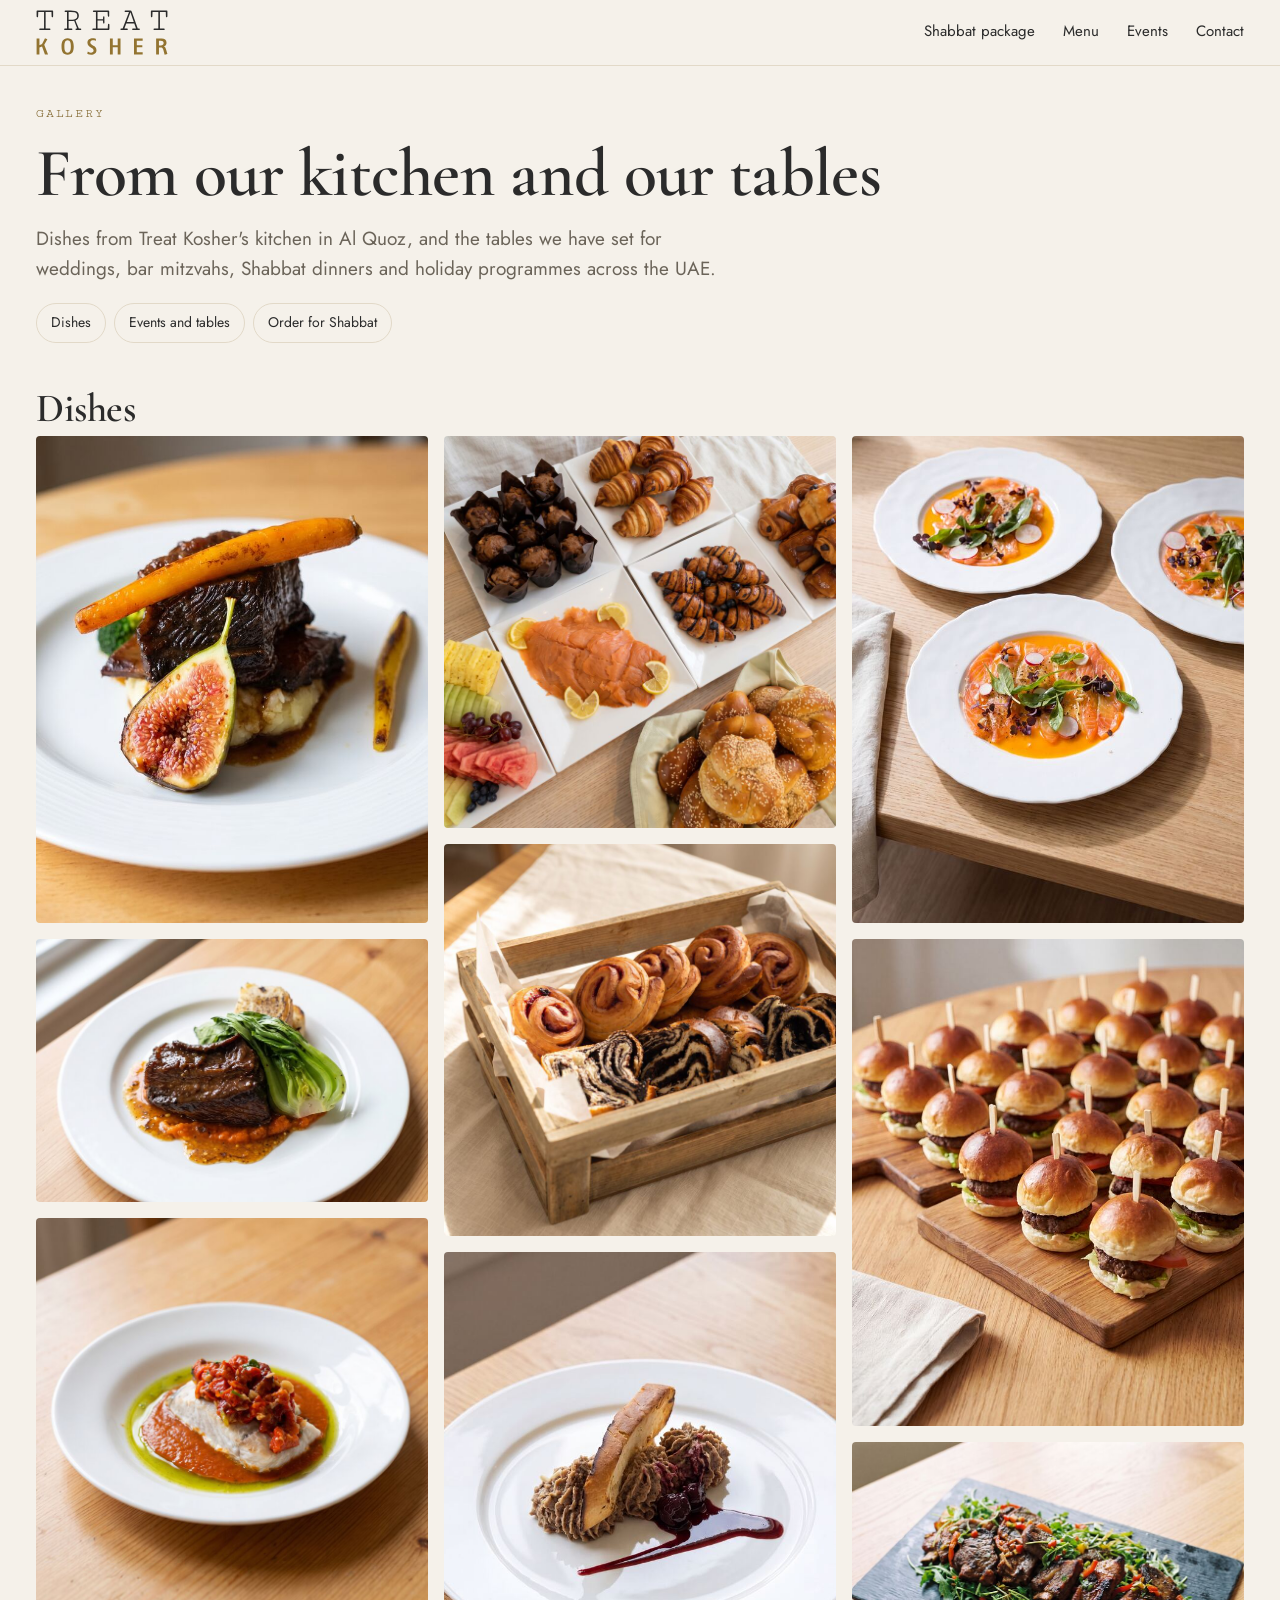
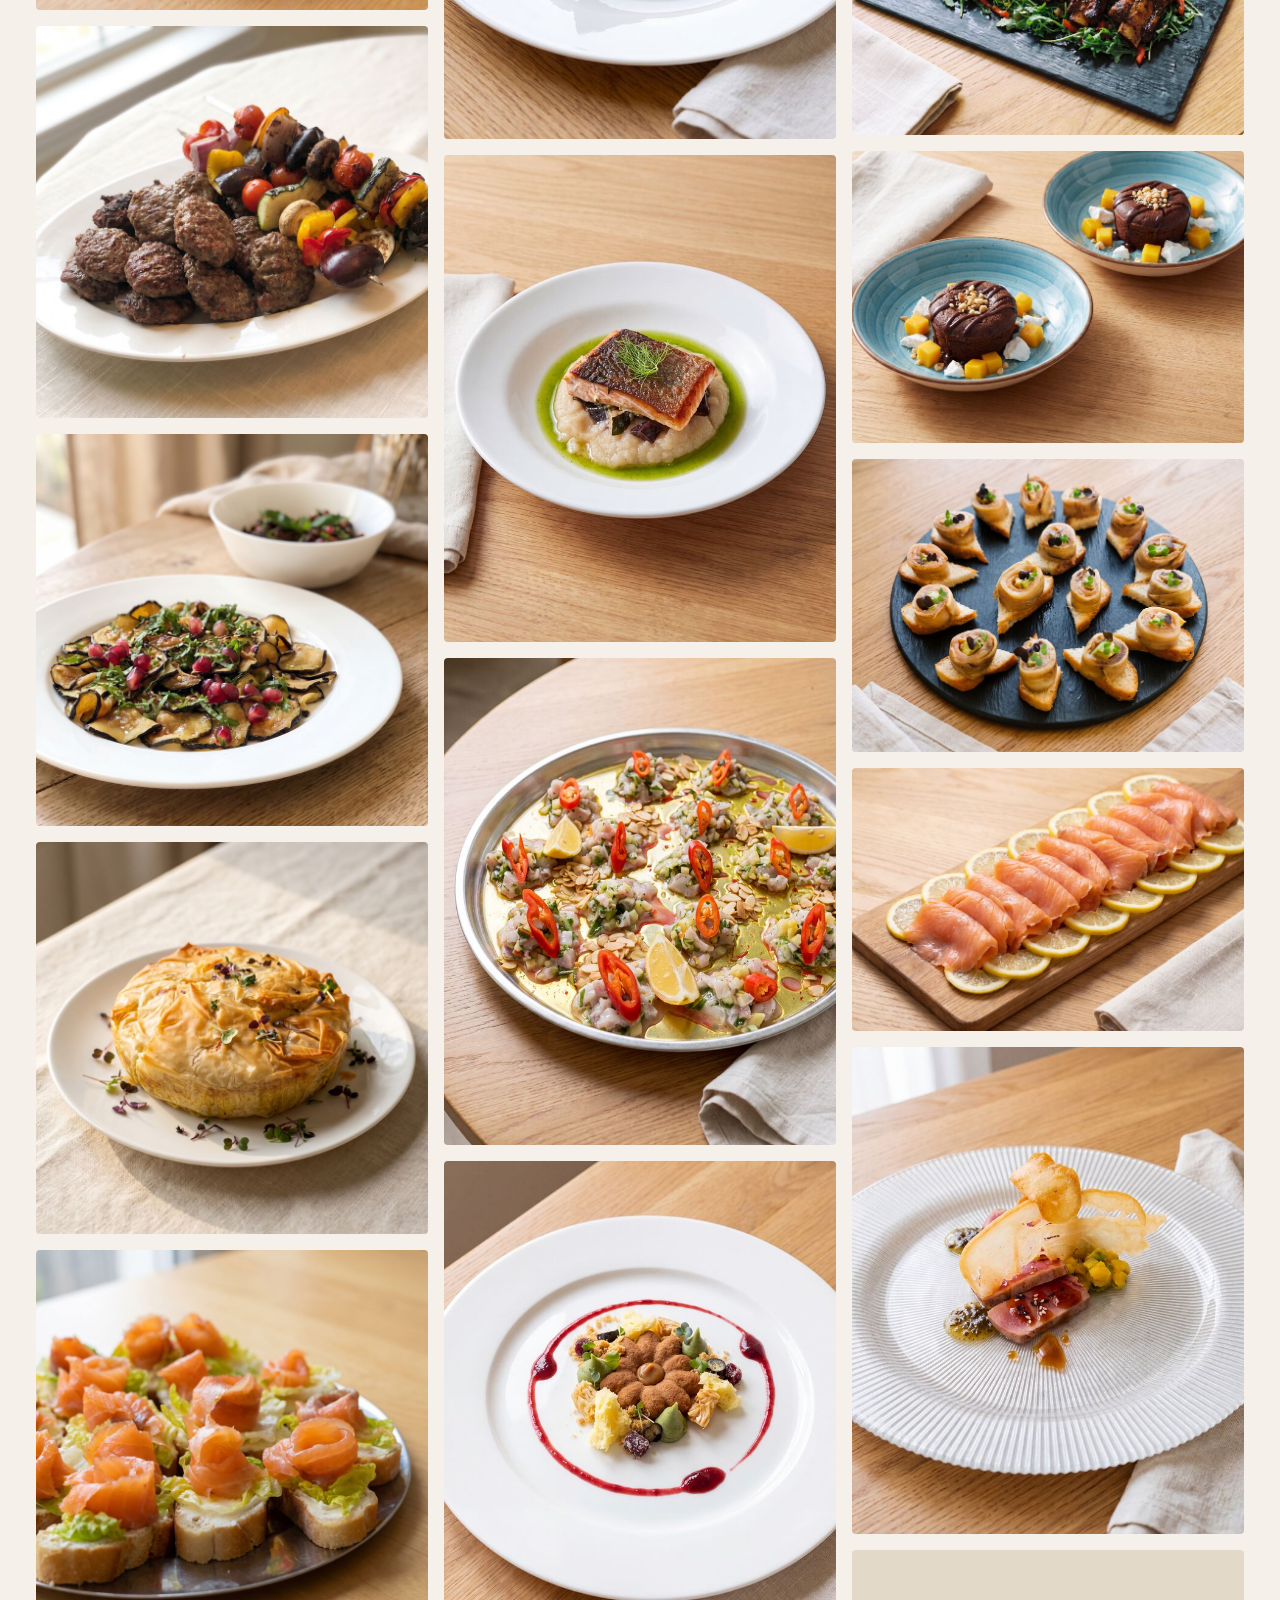
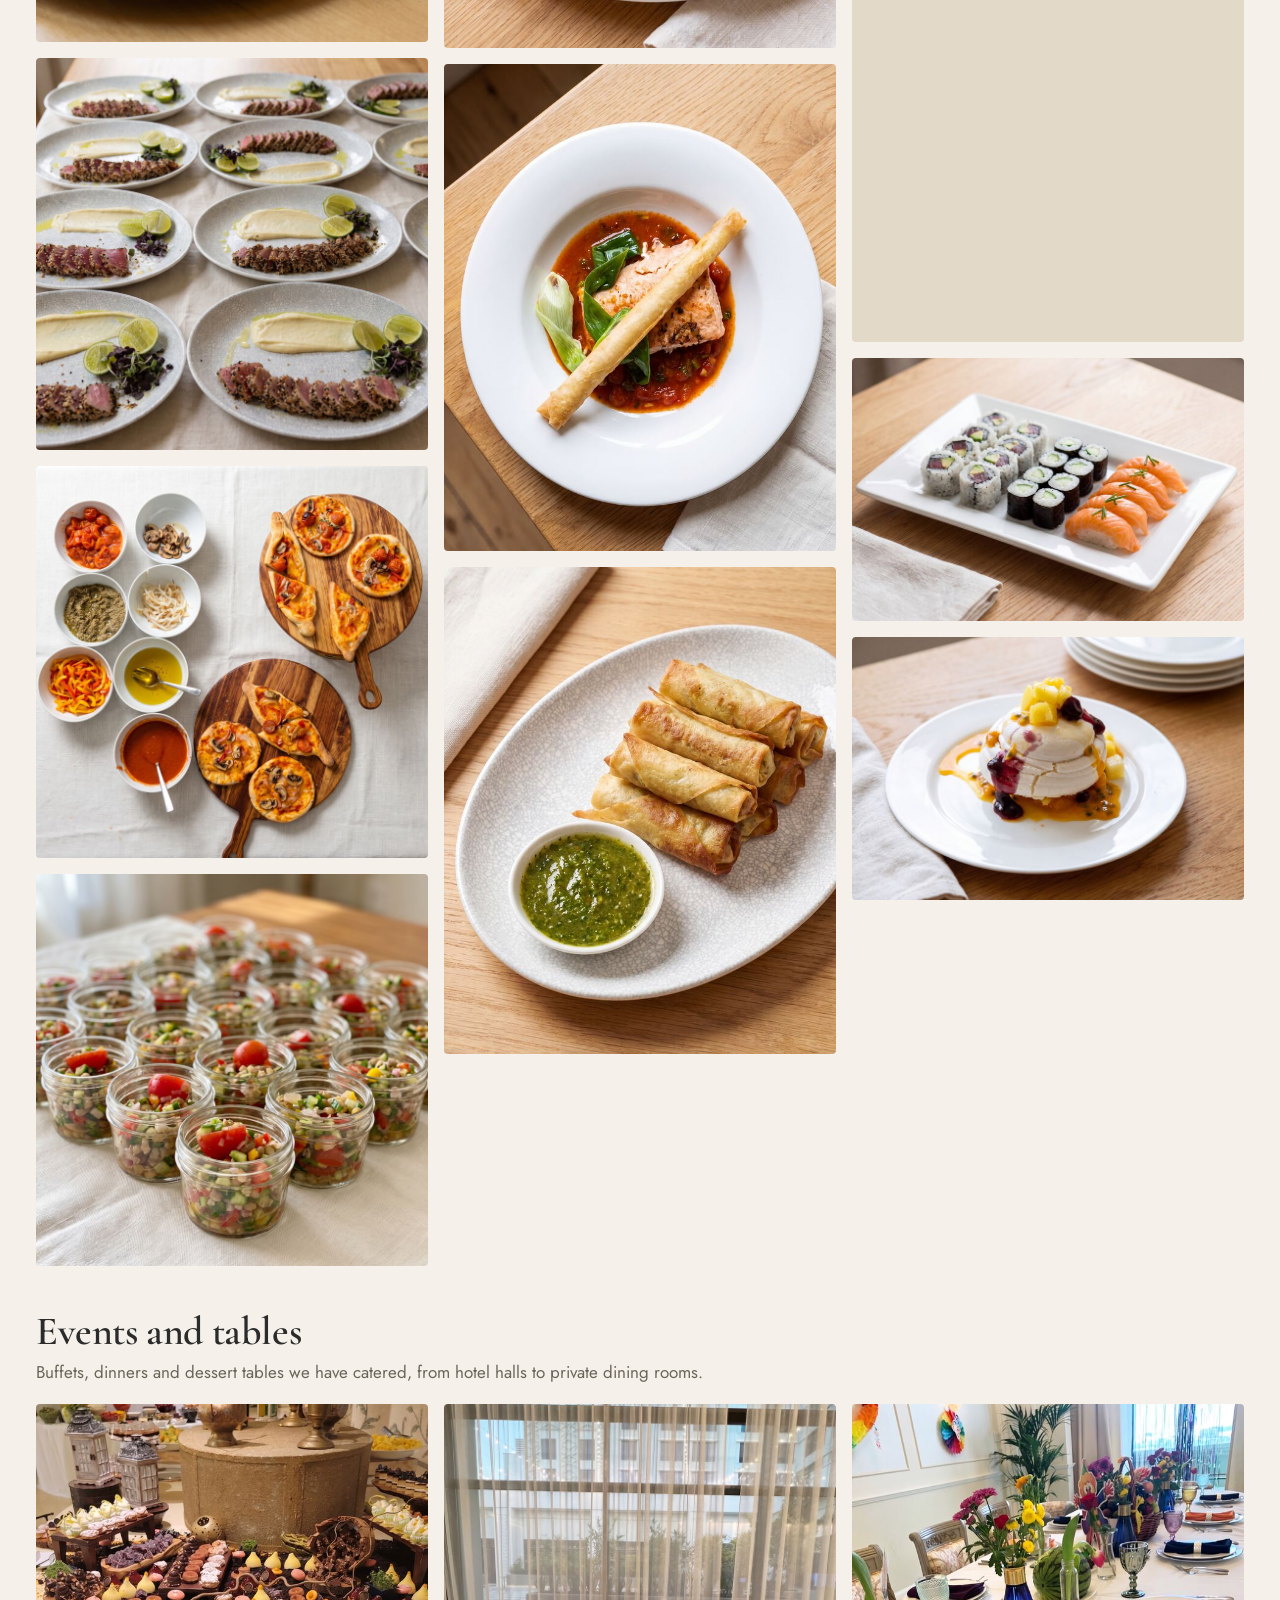
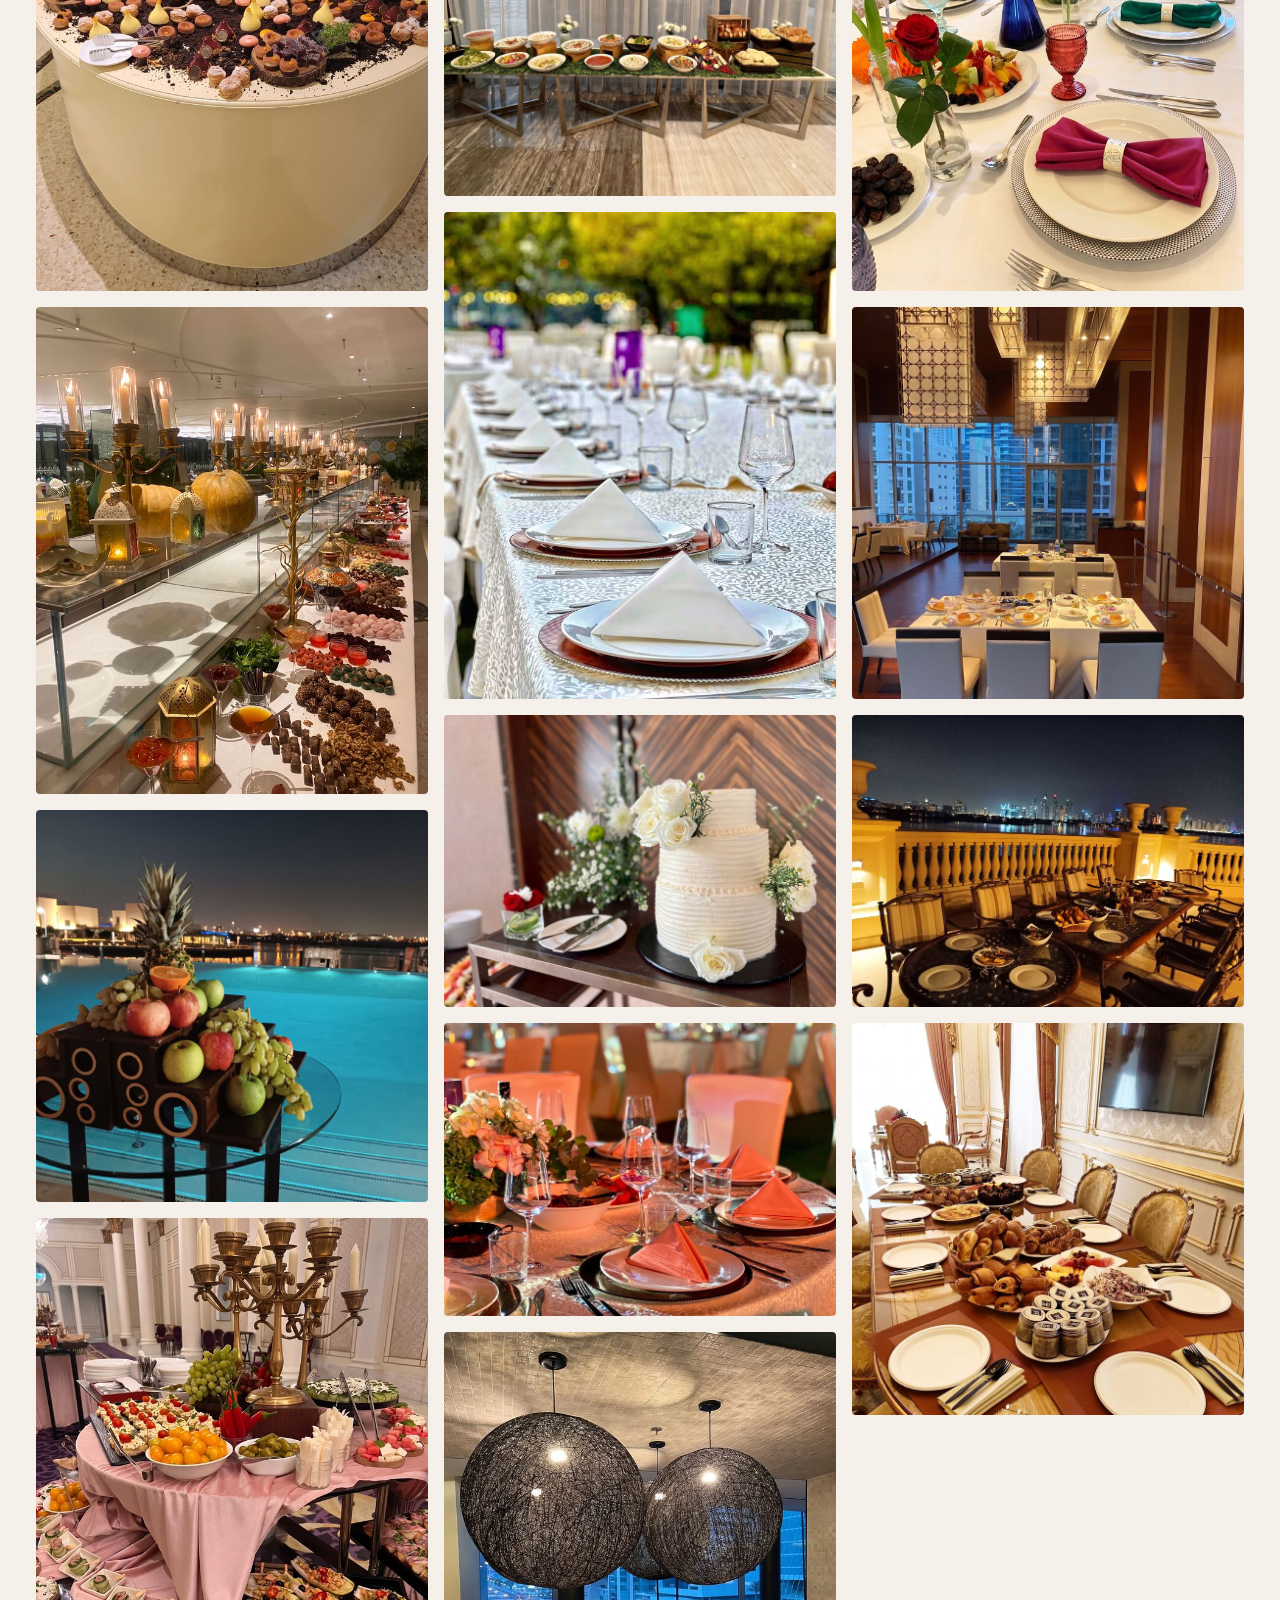
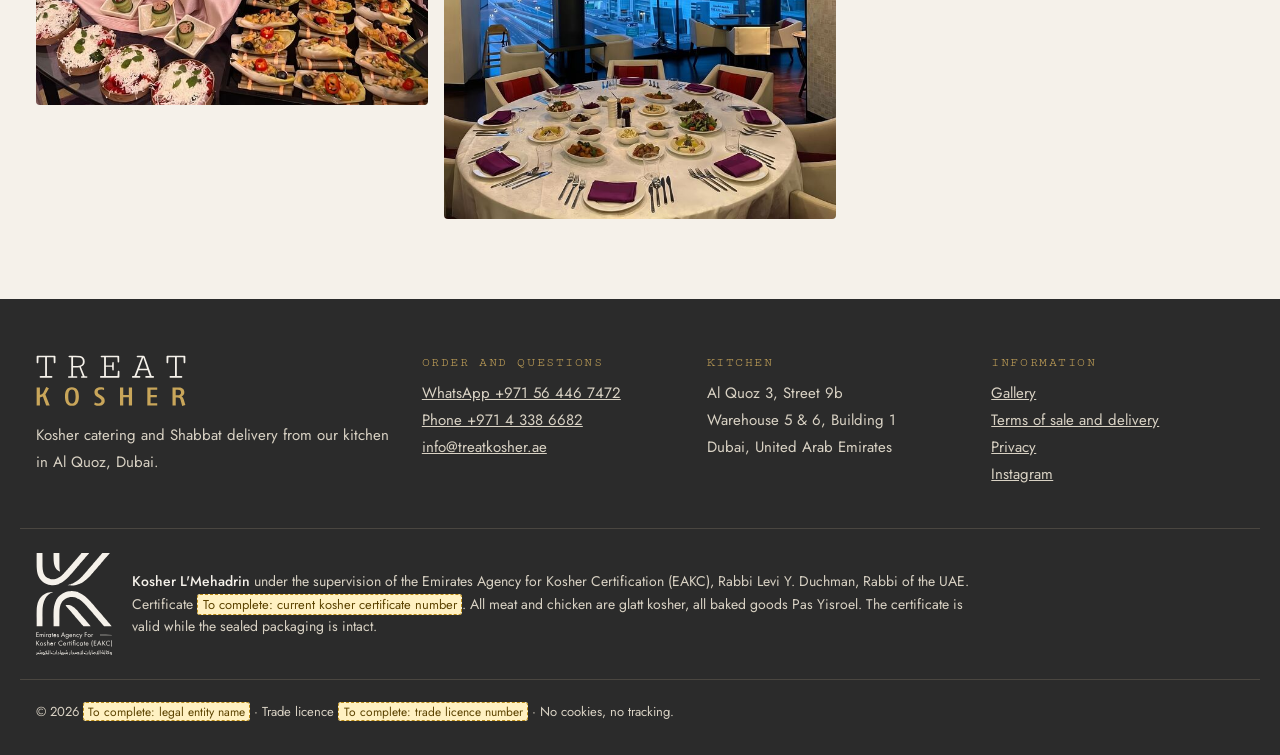
==== commit e027a249: "Gallery: 16 dish photos re-plated (same food, tidier plating, one table look) Co-Authored-By: Claude" ====
--- a/gallery.html
+++ b/gallery.html
@@ -66,17 +66,17 @@
       <figure class="tile"><a href="photos/pastries.jpg" data-full aria-label="Open the photo: Jam swirl buns and slices of poppy seed roll in a wooden crate"><img src="photos/pastries-800.jpg" srcset="photos/pastries-800.jpg 800w, photos/pastries.jpg 1600w" sizes="(min-width: 1100px) 33vw, 50vw" width="800" height="800" alt="Jam swirl buns and slices of poppy seed roll in a wooden crate" loading="lazy" decoding="async"></a></figure>
       <figure class="tile"><a href="photos/gallery/g-plated-fish-berry.jpg" data-full aria-label="Open the photo: Toasted brioche with piped pâté, cherries and a cherry reduction"><img src="photos/gallery/g-plated-fish-berry-800.jpg" srcset="photos/gallery/g-plated-fish-berry-800.jpg 800w, photos/gallery/g-plated-fish-berry.jpg 1600w" sizes="(min-width: 1100px) 33vw, 50vw" width="644" height="800" alt="Toasted brioche with piped pâté, cherries and a cherry reduction" loading="lazy" decoding="async"></a></figure>
       <figure class="tile"><a href="photos/gallery/g-salmon-fillet.jpg" data-full aria-label="Open the photo: Pan-seared salmon fillet on a creamy purée with green herb oil"><img src="photos/gallery/g-salmon-fillet-800.jpg" srcset="photos/gallery/g-salmon-fillet-800.jpg 800w, photos/gallery/g-salmon-fillet.jpg 1600w" sizes="(min-width: 1100px) 33vw, 50vw" width="644" height="800" alt="Pan-seared salmon fillet on a creamy purée with green herb oil" loading="lazy" decoding="async"></a></figure>
-      <figure class="tile"><a href="photos/gallery/g-ceviche-platter.jpg" data-full aria-label="Open the photo: A platter of white fish ceviche with red chilli and lemon"><img src="photos/gallery/g-ceviche-platter-800.jpg" srcset="photos/gallery/g-ceviche-platter-800.jpg 800w, photos/gallery/g-ceviche-platter.jpg 1600w" sizes="(min-width: 1100px) 33vw, 50vw" width="644" height="800" alt="A platter of white fish ceviche with red chilli and lemon" loading="lazy" decoding="async"></a></figure>
+      <figure class="tile"><a href="photos/gallery/g-ceviche-platter.jpg" data-full aria-label="Open the photo: A round platter of white fish ceviche with red chilli, lemon and toasted almonds"><img src="photos/gallery/g-ceviche-platter-800.jpg" srcset="photos/gallery/g-ceviche-platter-800.jpg 800w, photos/gallery/g-ceviche-platter.jpg 1600w" sizes="(min-width: 1100px) 33vw, 50vw" width="644" height="800" alt="A round platter of white fish ceviche with red chilli, lemon and toasted almonds" loading="lazy" decoding="async"></a></figure>
       <figure class="tile"><a href="photos/gallery/g-plated-dessert.jpg" data-full aria-label="Open the photo: Plated dessert with a crumble biscuit, fruit, cream and berry sauce"><img src="photos/gallery/g-plated-dessert-800.jpg" srcset="photos/gallery/g-plated-dessert-800.jpg 800w, photos/gallery/g-plated-dessert.jpg 1600w" sizes="(min-width: 1100px) 33vw, 50vw" width="644" height="800" alt="Plated dessert with a crumble biscuit, fruit, cream and berry sauce" loading="lazy" decoding="async"></a></figure>
       <figure class="tile"><a href="photos/gallery/g-salmon-cigar.jpg" data-full aria-label="Open the photo: Salmon in a tomato and chilli sauce with a crisp pastry cigar"><img src="photos/gallery/g-salmon-cigar-800.jpg" srcset="photos/gallery/g-salmon-cigar-800.jpg 800w, photos/gallery/g-salmon-cigar.jpg 1600w" sizes="(min-width: 1100px) 33vw, 50vw" width="644" height="800" alt="Salmon in a tomato and chilli sauce with a crisp pastry cigar" loading="lazy" decoding="async"></a></figure>
       <figure class="tile"><a href="photos/gallery/g-cigars.jpg" data-full aria-label="Open the photo: Crisp pastry cigars with a green herb dip"><img src="photos/gallery/g-cigars-800.jpg" srcset="photos/gallery/g-cigars-800.jpg 800w, photos/gallery/g-cigars.jpg 1600w" sizes="(min-width: 1100px) 33vw, 50vw" width="644" height="800" alt="Crisp pastry cigars with a green herb dip" loading="lazy" decoding="async"></a></figure>
-      <figure class="tile"><a href="photos/gallery/g-tartare-plates.jpg" data-full aria-label="Open the photo: Rows of plated salmon tartare with herbs and radish"><img src="photos/gallery/g-tartare-plates-800.jpg" srcset="photos/gallery/g-tartare-plates-800.jpg 800w, photos/gallery/g-tartare-plates.jpg 1600w" sizes="(min-width: 1100px) 33vw, 50vw" width="644" height="800" alt="Rows of plated salmon tartare with herbs and radish" loading="lazy" decoding="async"></a></figure>
+      <figure class="tile"><a href="photos/gallery/g-tartare-plates.jpg" data-full aria-label="Open the photo: Plates of salmon tartare with herbs and radish on a wooden table"><img src="photos/gallery/g-tartare-plates-800.jpg" srcset="photos/gallery/g-tartare-plates-800.jpg 800w, photos/gallery/g-tartare-plates.jpg 1600w" sizes="(min-width: 1100px) 33vw, 50vw" width="644" height="800" alt="Plates of salmon tartare with herbs and radish on a wooden table" loading="lazy" decoding="async"></a></figure>
       <figure class="tile"><a href="photos/gallery/g-sliders.jpg" data-full aria-label="Open the photo: Rows of mini beef burgers on wooden boards"><img src="photos/gallery/g-sliders-800.jpg" srcset="photos/gallery/g-sliders-800.jpg 800w, photos/gallery/g-sliders.jpg 1600w" sizes="(min-width: 1100px) 33vw, 50vw" width="644" height="800" alt="Rows of mini beef burgers on wooden boards" loading="lazy" decoding="async"></a></figure>
       <figure class="tile"><a href="photos/gallery/g-grilled-ribs.jpg" data-full aria-label="Open the photo: Glazed grilled beef ribs on greens on a dark slate"><img src="photos/gallery/g-grilled-ribs-800.jpg" srcset="photos/gallery/g-grilled-ribs-800.jpg 800w, photos/gallery/g-grilled-ribs.jpg 1600w" sizes="(min-width: 1100px) 33vw, 50vw" width="800" height="597" alt="Glazed grilled beef ribs on greens on a dark slate" loading="lazy" decoding="async"></a></figure>
       <figure class="tile"><a href="photos/gallery/g-lava-cakes.jpg" data-full aria-label="Open the photo: Chocolate lava cakes with mango in blue ceramic bowls"><img src="photos/gallery/g-lava-cakes-800.jpg" srcset="photos/gallery/g-lava-cakes-800.jpg 800w, photos/gallery/g-lava-cakes.jpg 1600w" sizes="(min-width: 1100px) 33vw, 50vw" width="800" height="597" alt="Chocolate lava cakes with mango in blue ceramic bowls" loading="lazy" decoding="async"></a></figure>
       <figure class="tile"><a href="photos/gallery/g-puff-canapes.jpg" data-full aria-label="Open the photo: Puff pastry canapés with salmon on a dark slate"><img src="photos/gallery/g-puff-canapes-800.jpg" srcset="photos/gallery/g-puff-canapes-800.jpg 800w, photos/gallery/g-puff-canapes.jpg 1600w" sizes="(min-width: 1100px) 33vw, 50vw" width="800" height="597" alt="Puff pastry canapés with salmon on a dark slate" loading="lazy" decoding="async"></a></figure>
-      <figure class="tile"><a href="photos/gallery/g-smoked-salmon.jpg" data-full aria-label="Open the photo: A board of smoked salmon with lemon slices"><img src="photos/gallery/g-smoked-salmon-800.jpg" srcset="photos/gallery/g-smoked-salmon-800.jpg 800w, photos/gallery/g-smoked-salmon.jpg 1600w" sizes="(min-width: 1100px) 33vw, 50vw" width="800" height="537" alt="A board of smoked salmon with lemon slices" loading="lazy" decoding="async"></a></figure>
-      <figure class="tile"><a href="photos/gallery/g-seared-tuna-plate.jpg" data-full aria-label="Open the photo: Seared tuna with mango salsa and a crisp wafer"><img src="photos/gallery/g-seared-tuna-plate-800.jpg" srcset="photos/gallery/g-seared-tuna-plate-800.jpg 800w, photos/gallery/g-seared-tuna-plate.jpg 1600w" sizes="(min-width: 1100px) 33vw, 50vw" width="644" height="800" alt="Seared tuna with mango salsa and a crisp wafer" loading="lazy" decoding="async"></a></figure>
+      <figure class="tile"><a href="photos/gallery/g-smoked-salmon.jpg" data-full aria-label="Open the photo: Smoked salmon folded along a wooden board over lemon slices"><img src="photos/gallery/g-smoked-salmon-800.jpg" srcset="photos/gallery/g-smoked-salmon-800.jpg 800w, photos/gallery/g-smoked-salmon.jpg 1600w" sizes="(min-width: 1100px) 33vw, 50vw" width="800" height="537" alt="Smoked salmon folded along a wooden board over lemon slices" loading="lazy" decoding="async"></a></figure>
+      <figure class="tile"><a href="photos/gallery/g-seared-tuna-plate.jpg" data-full aria-label="Open the photo: Seared tuna with mango salsa, a poached fruit slice and a golden crisp"><img src="photos/gallery/g-seared-tuna-plate-800.jpg" srcset="photos/gallery/g-seared-tuna-plate-800.jpg 800w, photos/gallery/g-seared-tuna-plate.jpg 1600w" sizes="(min-width: 1100px) 33vw, 50vw" width="644" height="800" alt="Seared tuna with mango salsa, a poached fruit slice and a golden crisp" loading="lazy" decoding="async"></a></figure>
       <figure class="tile"><a href="photos/gallery/g-fruit-platter.jpg" data-full aria-label="Open the photo: A generous platter of fresh fruit"><img src="photos/gallery/g-fruit-platter-800.jpg" srcset="photos/gallery/g-fruit-platter-800.jpg 800w, photos/gallery/g-fruit-platter.jpg 1600w" sizes="(min-width: 1100px) 33vw, 50vw" width="800" height="800" alt="A generous platter of fresh fruit" loading="lazy" decoding="async"></a></figure>
       <figure class="tile"><a href="photos/gallery/g-sushi.jpg" data-full aria-label="Open the photo: Sushi rolls and salmon nigiri on a white platter"><img src="photos/gallery/g-sushi-800.jpg" srcset="photos/gallery/g-sushi-800.jpg 800w, photos/gallery/g-sushi.jpg 1600w" sizes="(min-width: 1100px) 33vw, 50vw" width="800" height="537" alt="Sushi rolls and salmon nigiri on a white platter" loading="lazy" decoding="async"></a></figure>
       <figure class="tile"><a href="photos/gallery/g-pavlova.jpg" data-full aria-label="Open the photo: A small pavlova with cream, mango and berry coulis"><img src="photos/gallery/g-pavlova-800.jpg" srcset="photos/gallery/g-pavlova-800.jpg 800w, photos/gallery/g-pavlova.jpg 1600w" sizes="(min-width: 1100px) 33vw, 50vw" width="800" height="537" alt="A small pavlova with cream, mango and berry coulis" loading="lazy" decoding="async"></a></figure>
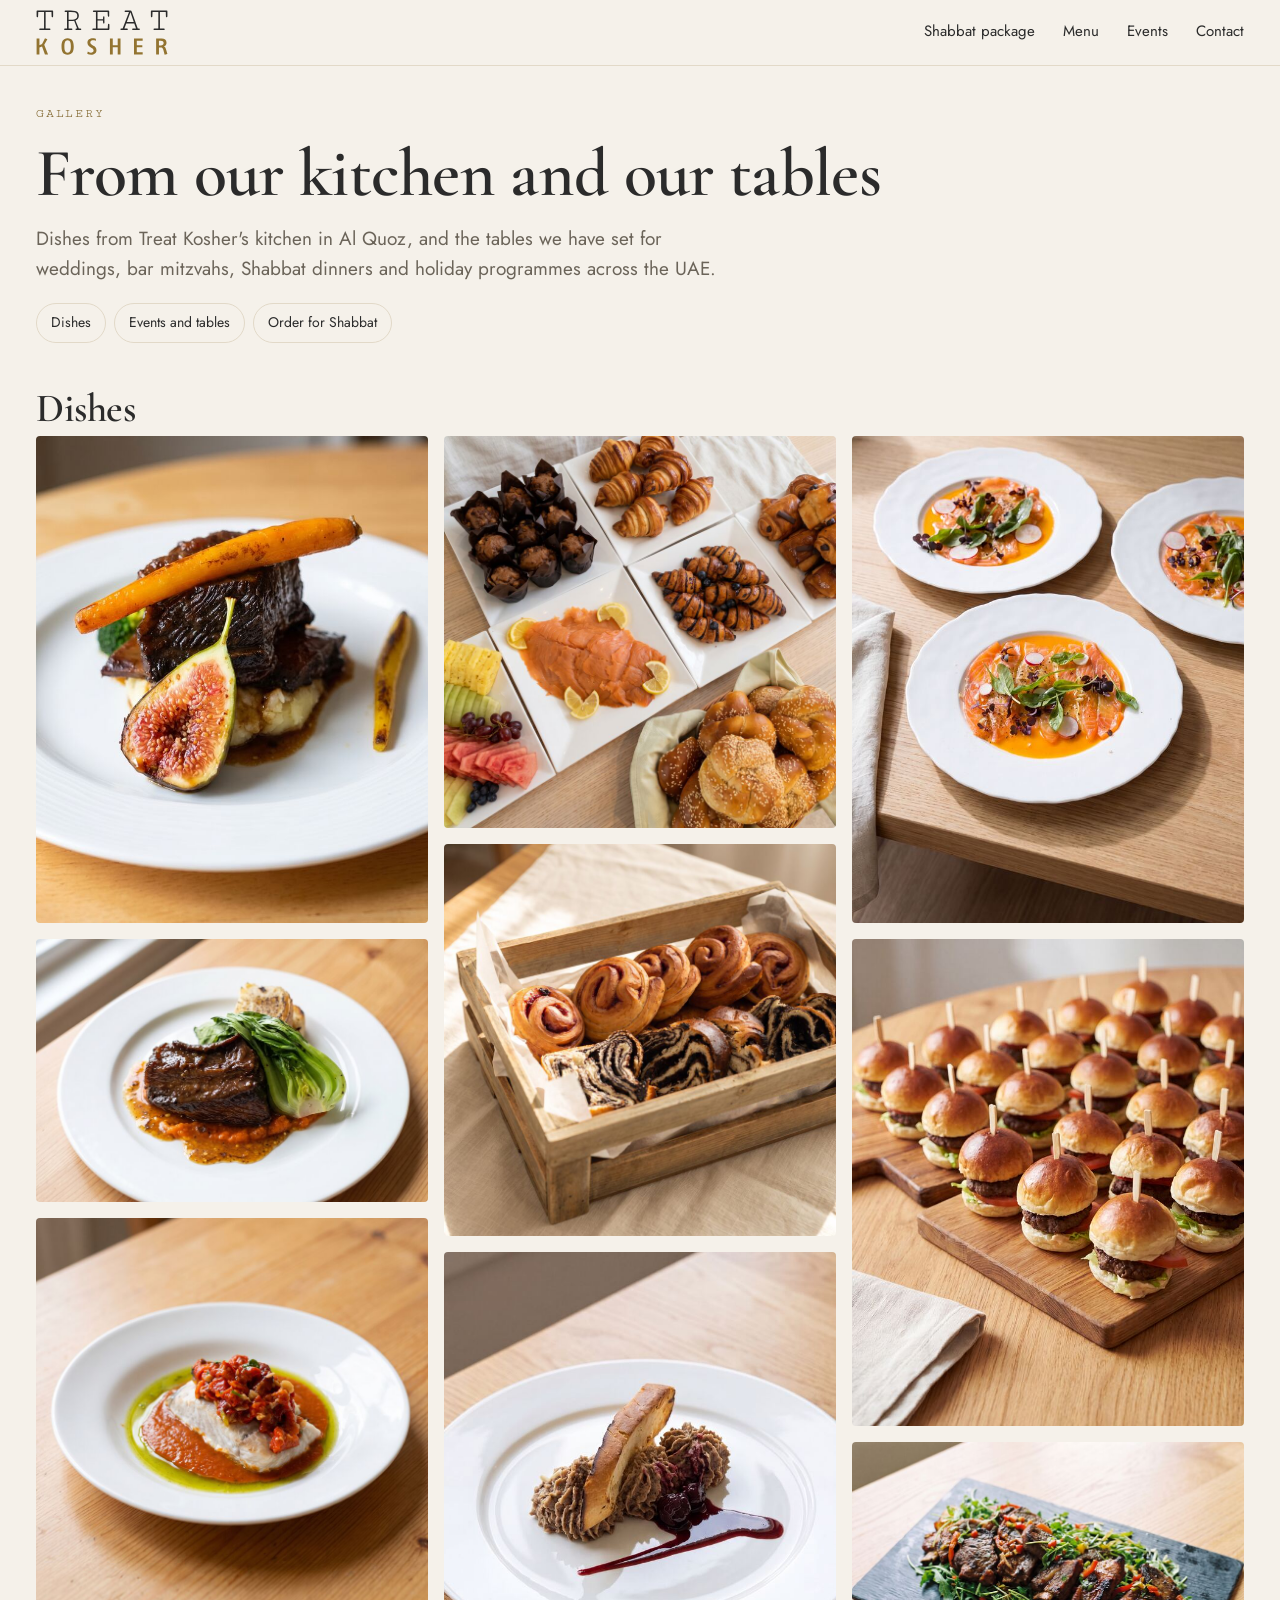
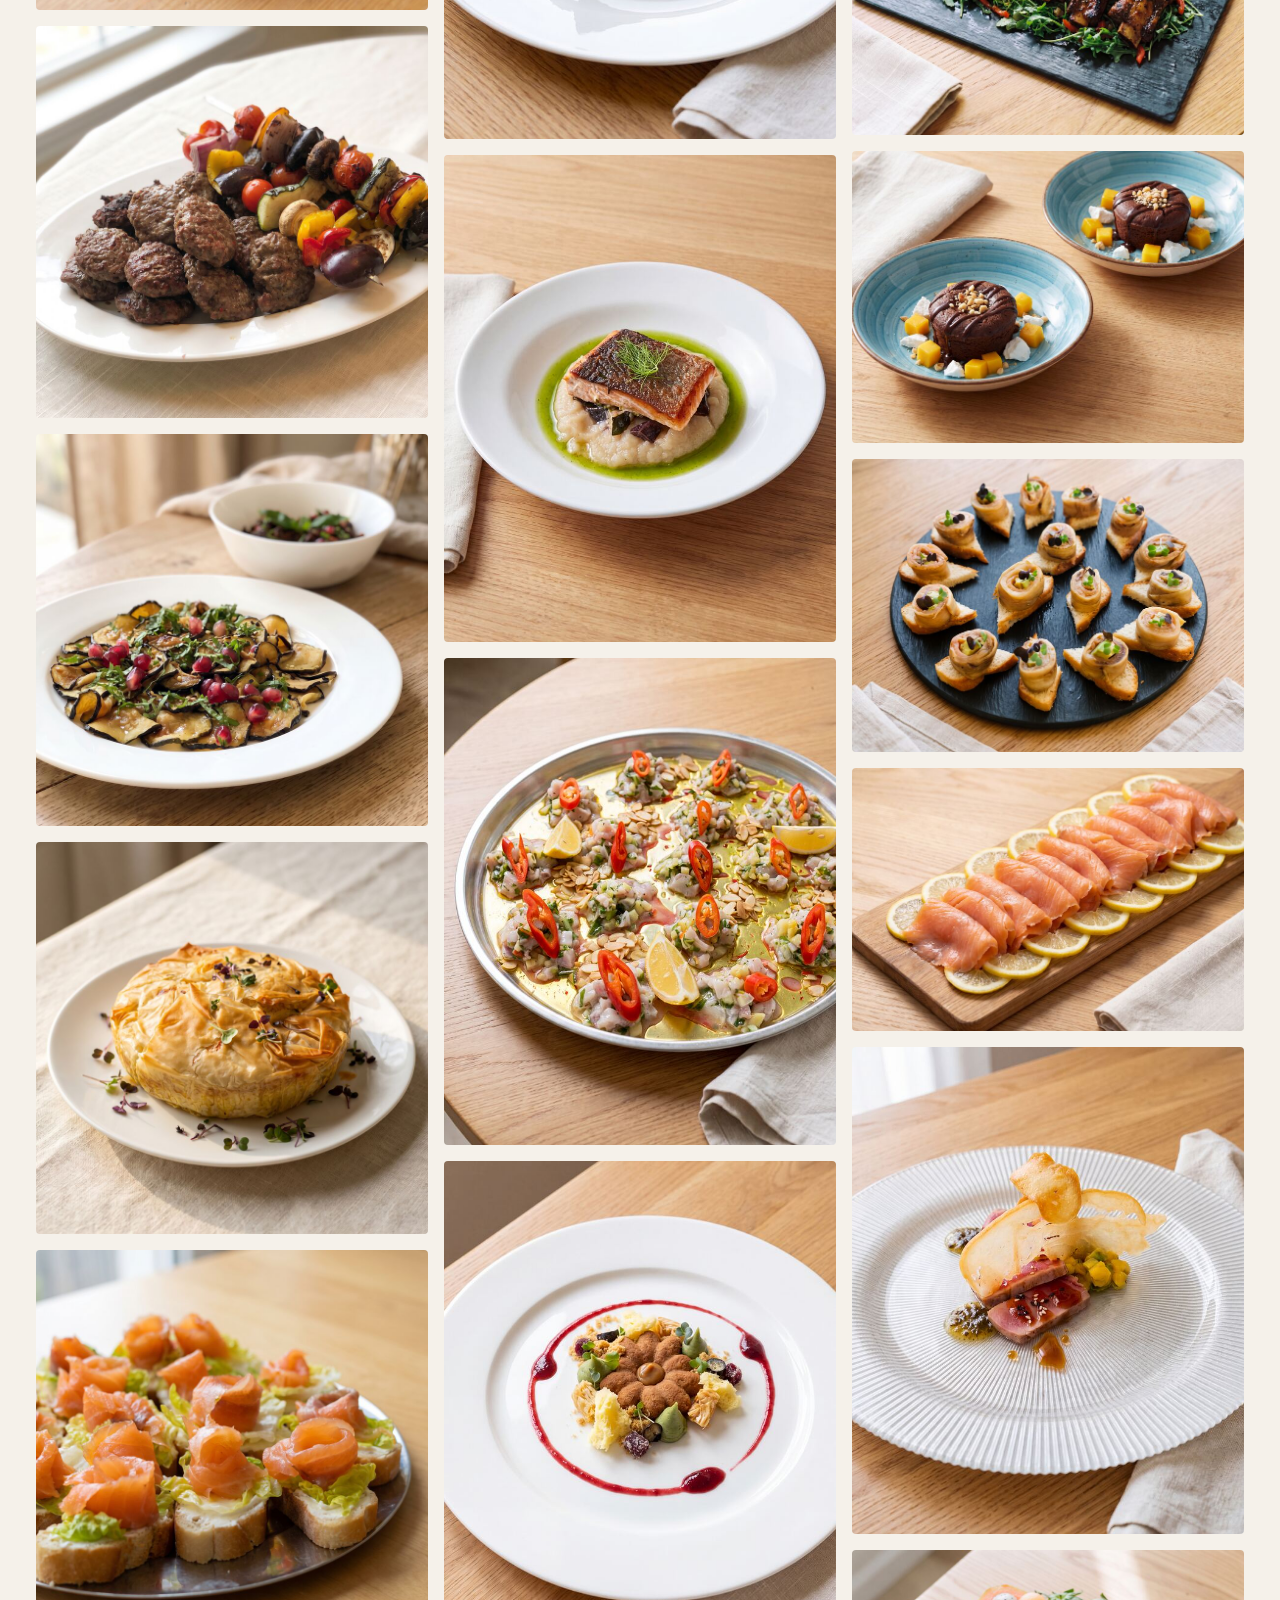
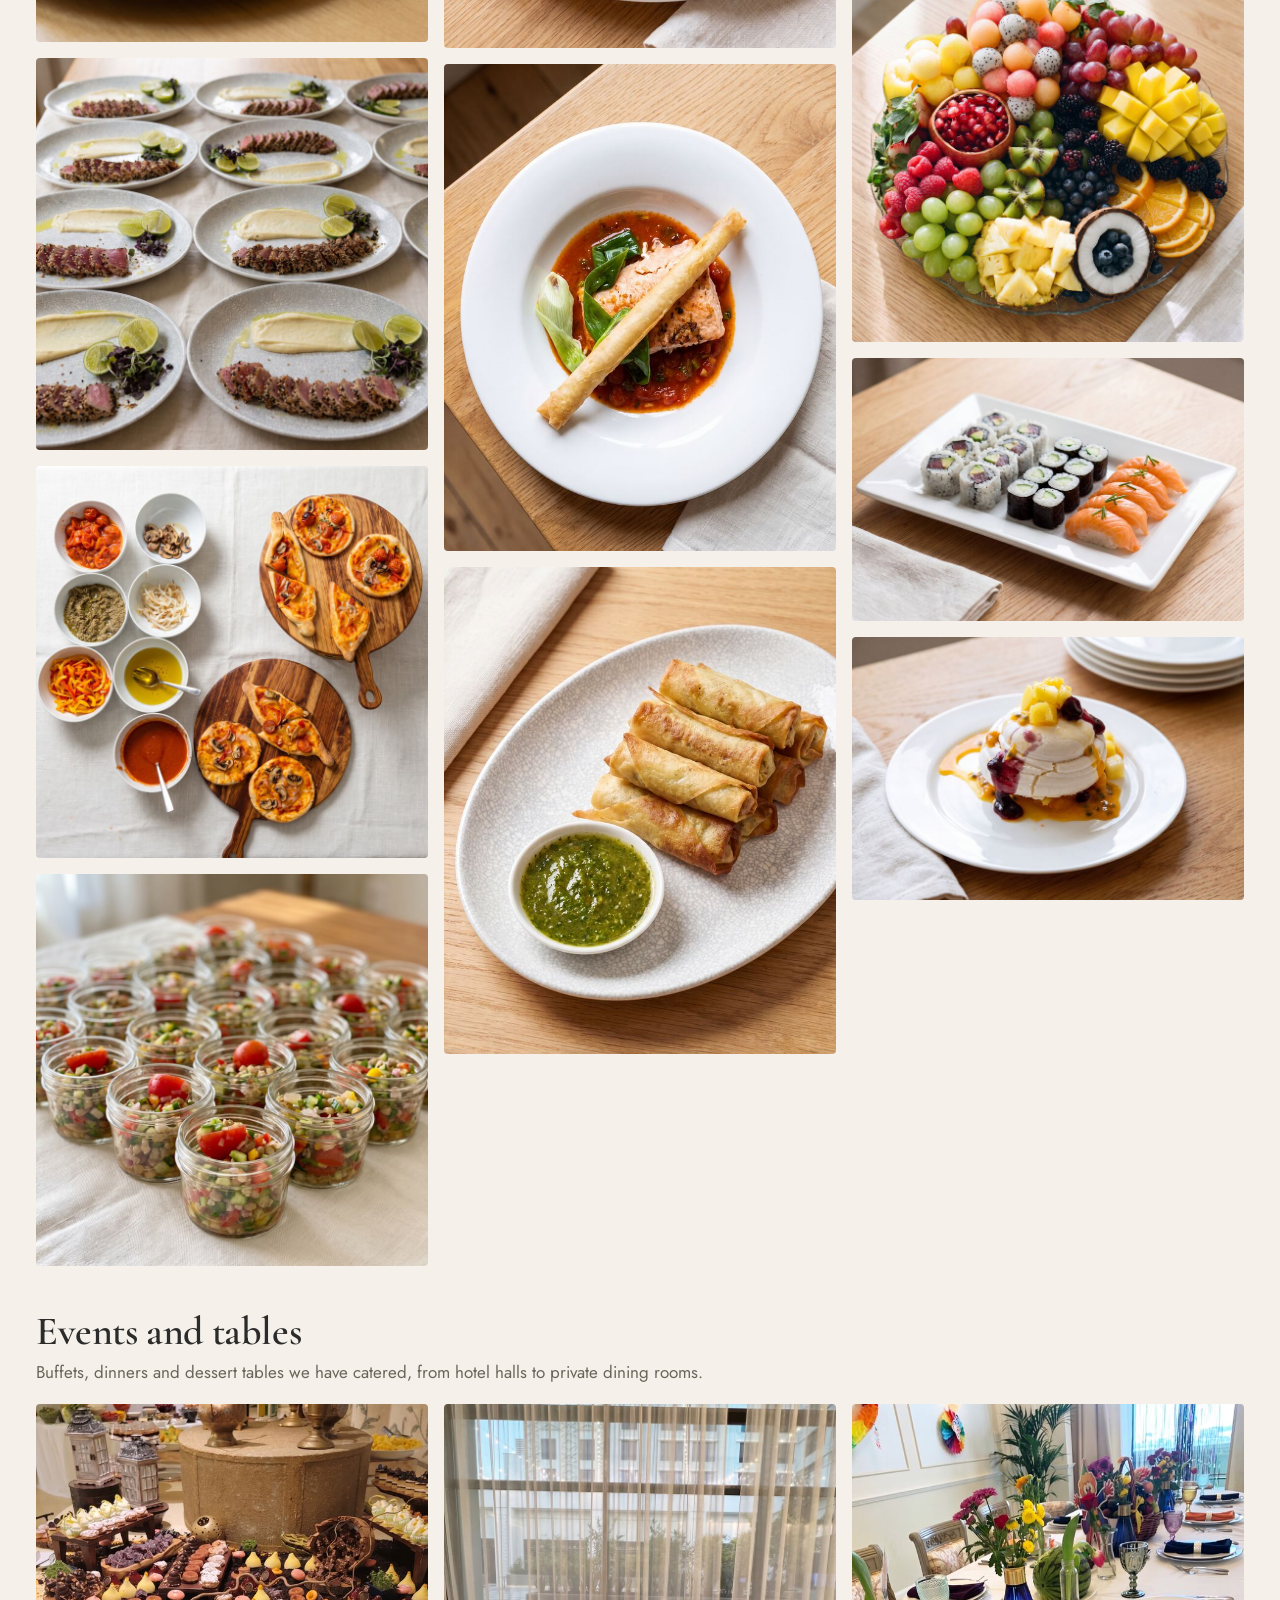
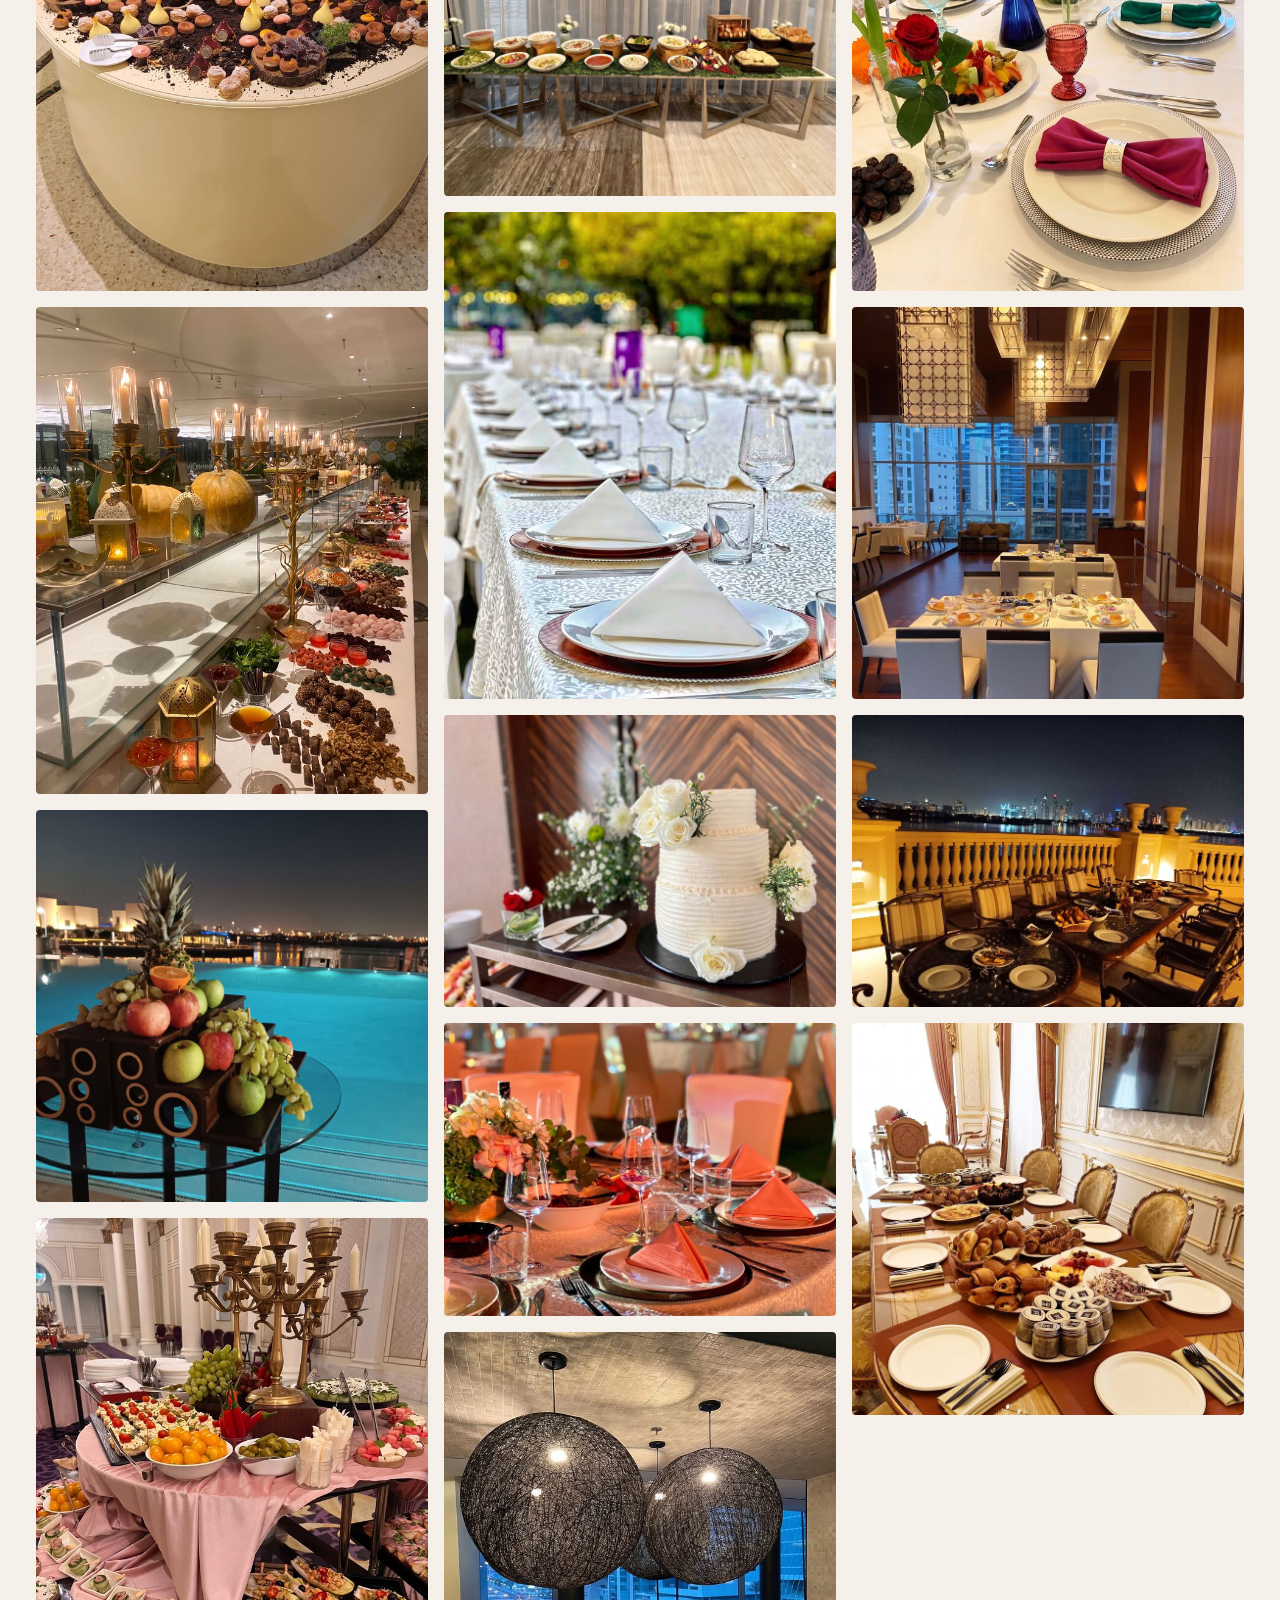
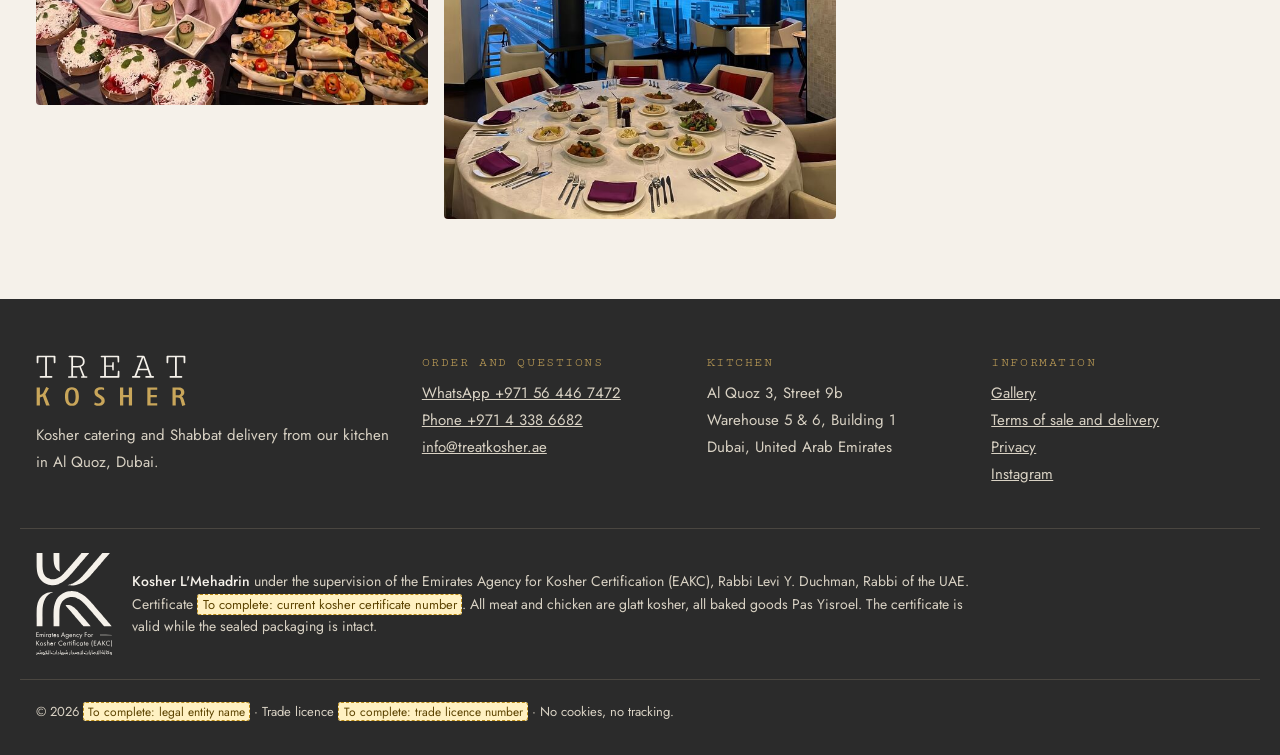
==== commit 3d54b7c0: "Clean page links: /gallery, /terms, /privacy without .html Co-Authored-By: Claude Opus 5.5 <noreply@" ====
--- a/gallery.html
+++ b/gallery.html
@@ -28,15 +28,15 @@
 <a class="skip" href="#main">Skip to content</a>
 <header class="top">
   <div class="top__in">
-    <a class="top__brand" href="index.html" aria-label="Treat Kosher, home"><svg class="logo" focusable="false" xmlns="http://www.w3.org/2000/svg" viewBox="-4 -4 918 313" role="img" aria-label="Treat Kosher">
+    <a class="top__brand" href="./" aria-label="Treat Kosher, home"><svg class="logo" focusable="false" xmlns="http://www.w3.org/2000/svg" viewBox="-4 -4 918 313" role="img" aria-label="Treat Kosher">
 <path class="tk-treat" fill="var(--tk-ink, #333333)" d="M51.878736122971816 9.914602903501276V125.08539709649872H23.979504696840305Q21.327924850555082 125.08539709649872 19.771562766865927 126.5264730999146Q18.21520068317677 127.96754910333048 18.21520068317677 129.9274124679761Q18.21520068317677 132.00256191289498 19.829205807002563 133.5012809564475Q21.443210930828354 135.0 24.21007685738685 135.0H90.61485909479077Q93.38172502134927 135.0 94.93808710503842 133.5012809564475Q96.49444918872759 132.00256191289498 96.49444918872759 129.9274124679761Q96.49444918872759 127.96754910333048 94.99573014517506 126.5264730999146Q93.49701110162255 125.08539709649872 90.84543125533732 125.08539709649872H62.94619982920581V9.914602903501276H103.52690008539709L104.6797608881298 41.157130657557644Q104.79504696840307 43.46285226302305 106.2937660119556 44.78864218616567Q107.79248505550811 46.11443210930828 109.75234842015371 46.11443210930828Q111.94278394534585 46.11443210930828 113.499146029035 44.55807002561913Q115.05550811272416 43.00170794192998 115.05550811272416 40.119555935098205V6.2254483347566065Q115.05550811272416 3.1127241673783033 113.96029035012809 1.5563620836891516Q112.86507258753203 0.0 110.44406490179334 0.0H4.84201537147737Q2.190435525192143 0.0 1.0952177625960715 1.4987190435525122Q0.0 2.9974380871050244 0.0 6.2254483347566065V40.119555935098205Q0.0 43.00170794192998 1.7292912040990611 44.6733561058924Q3.4585824081981222 46.345004269854826 5.649017933390265 46.345004269854826Q7.493595217762596 46.345004269854826 8.877028181041846 45.01921434671221Q10.260461144321095 43.693424423569596 10.375747224594363 41.157130657557644L11.75918018787361 9.914602903501276Z M222.83091374893255 125.5465414175918V72.51494449188728H243.0059777967549Q247.04099060631938 72.51494449188728 253.61229718189583 71.93851409052093Q260.18360375747227 71.36208368915456 261.4517506404782 70.90093936806149L282.20324508966695 125.5465414175918H276.3236549957302Q273.67207514944494 125.5465414175918 272.1733561058924 126.92997438087104Q270.6746370623399 128.3134073441503 270.6746370623399 130.15798462852263Q270.6746370623399 132.11784799316823 272.23099914602903 133.5589239965841Q273.7873612297182 135.0 276.5542271562767 135.0H303.6464560204953Q307.4508966695132 135.0 309.1801878736123 133.61656703672077Q310.90947907771135 132.2331340734415 310.90947907771135 130.15798462852263Q310.90947907771135 128.19812126387703 309.23783091374895 126.8723313407344Q307.56618274978655 125.5465414175918 303.53116994022207 125.5465414175918H293.8471391972673L270.3287788215201 68.36464560204954Q280.58923996584116 64.5602049530316 287.3334756618275 56.77839453458583Q294.0777113578139 48.996584116140056 294.0777113578139 36.66097352690008Q294.0777113578139 21.673783091374887 287.21818958155427 13.661400512382578Q280.35866780529466 5.649017933390269 268.2536293766012 2.8245089666951344Q256.1485909479078 0.0 237.5875320239112 0.0H200.69598633646459Q197.9291204099061 0.0 196.3727583262169 1.4987190435525122Q194.81639624252776 2.9974380871050244 194.81639624252776 5.072587532023903Q194.81639624252776 7.032450896669516 196.3727583262169 8.473526900085396Q197.9291204099061 9.914602903501276 200.5807002561913 9.914602903501276H211.76345004269857V125.5465414175918H197.35269000853972Q194.58582408198123 125.5465414175918 193.08710503842872 126.92997438087104Q191.58838599487618 128.3134073441503 191.58838599487618 130.2732707087959Q191.58838599487618 132.11784799316823 193.14474807856533 133.5589239965841Q194.7011101622545 135.0 197.467976088813 135.0H243.46712211784802Q246.2339880444065 135.0 247.732707087959 133.5589239965841Q249.23142613151154 132.11784799316823 249.23142613151154 130.2732707087959Q249.23142613151154 128.3134073441503 247.732707087959 126.92997438087104Q246.2339880444065 125.5465414175918 243.5824081981213 125.5465414175918ZM237.47224594363792 9.914602903501276Q254.8804440649018 9.914602903501276 264.44918872758325 11.989752348420147Q274.0179333902647 14.064901793339018 278.5140905209223 19.94449188727583Q283.01024765157985 25.824081981212643 283.01024765157985 37.467976088812975Q283.01024765157985 48.42015371477369 277.2459436379163 54.12681468830059Q271.4816396242528 59.83347566182749 261.3941076003416 61.73569598633646Q251.30657557643042 63.637916310845426 235.1665243381725 63.637916310845426H222.83091374893255V9.914602903501276Z M467.5661827497865 39.081981212638766Q465.8368915456874 39.081981212638766 464.5111016225448 40.46541417591801Q463.1853116994022 41.84884713919726 462.9547395388556 44.26985482493595L461.4560204953031 59.60290350128095H423.87275832621685V9.914602903501276H494.08198121263877L495.69598633646456 38.04440649017933Q495.8112724167378 40.119555935098205 497.2523484201537 41.27241673783091Q498.6934244235696 42.42527754056361 500.53800170794193 42.42527754056361Q502.3825789923142 42.42527754056361 503.7660119555935 41.099487617421005Q505.14944491887275 39.7736976942784 505.14944491887275 37.35269000853971V6.2254483347566065Q505.14944491887275 3.343296327924861 503.36251067463706 1.6716481639624305Q501.5755764304013 0.0 498.6934244235696 0.0H397.47224594363786Q394.82066609735267 0.0 393.2643040136635 1.4987190435525122Q391.70794192997437 2.9974380871050244 391.70794192997437 5.072587532023903Q391.70794192997437 7.032450896669516 393.14901793339027 8.473526900085396Q394.5900939368061 9.914602903501276 397.24167378309136 9.914602903501276H412.8052946199829V125.20068317677199H393.2066609735269Q390.55508112724164 125.20068317677199 388.99871904355246 126.64175918018788Q387.44235695986333 128.08283518360375 387.44235695986333 130.04269854824935Q387.44235695986333 132.00256191289498 388.99871904355246 133.5012809564475Q390.55508112724164 135.0 393.32194705380016 135.0H500.0768573868488Q502.9590093936806 135.0 504.7459436379163 133.3859948761742Q506.532877882152 131.77198975234842 506.532877882152 128.88983774551664V97.76259607173355Q506.532877882152 94.8804440649018 505.0918018787361 93.32408198121263Q503.6507258753202 91.76771989752348 501.6908625106746 91.76771989752348Q499.73099914602903 91.76771989752348 498.23228010247647 93.03586678052946Q496.73356105892395 94.30401366353544 496.6182749786507 96.26387702818104L494.7736976942784 125.20068317677199H423.87275832621685V68.4799316823228H461.4560204953031L462.9547395388556 85.54227156276687Q463.0700256191289 87.84799316823228 464.4534585824082 89.1737830913749Q465.8368915456874 90.49957301451751 467.5661827497865 90.49957301451751Q469.4107600341588 90.49957301451751 470.6789069171648 89.00085397096498Q471.94705380017075 87.50213492741247 471.94705380017075 84.6199829205807V45.19214346712212Q471.94705380017075 42.19470538001708 470.6789069171648 40.638343296327925Q469.4107600341588 39.081981212638766 467.5661827497865 39.081981212638766Z M634.8292058070025 130.04269854824935Q634.8292058070025 128.08283518360375 633.2728437233134 126.58411614005124Q631.7164816396242 125.08539709649872 629.064901793339 125.08539709649872H610.734415029889L623.6464560204953 89.80785653287788H679.329632792485L691.665243381725 125.08539709649872H670.2220324508967Q667.5704526046114 125.08539709649872 666.0717335610589 126.5264730999146Q664.5730145175064 127.96754910333048 664.5730145175064 129.9274124679761Q664.5730145175064 132.00256191289498 666.1293766011955 133.5012809564475Q667.6857386848847 135.0 670.4526046114431 135.0H712.6473099914602Q715.2988898377455 135.0 716.8552519214346 133.5012809564475Q718.4116140051237 132.00256191289498 718.4116140051237 129.9274124679761Q718.4116140051237 127.96754910333048 716.9705380017078 126.5264730999146Q715.529461998292 125.08539709649872 712.8778821520068 125.08539709649872H703.7702818104184L662.0367207514944 7.493595217762589Q659.3851409052091 0.0 652.6985482493594 0.0H617.7668659265585Q615.1152860802732 0.0 613.6165670367207 1.4987190435525122Q612.1178479931682 2.9974380871050244 612.1178479931682 4.957301451750652Q612.1178479931682 7.032450896669516 613.6165670367207 8.473526900085396Q615.1152860802732 9.914602903501276 617.8821520068317 9.914602903501276H642.8992314261315L598.5140905209222 125.08539709649872H588.7147736976942Q586.063193851409 125.08539709649872 584.5644748078564 126.58411614005124Q583.065755764304 128.08283518360375 583.065755764304 130.04269854824935Q583.065755764304 132.11784799316823 584.5644748078564 133.5589239965841Q586.063193851409 135.0 588.8300597779676 135.0H628.9496157130657Q631.7164816396242 135.0 633.2728437233134 133.5589239965841Q634.8292058070025 132.11784799316823 634.8292058070025 130.04269854824935ZM652.929120409906 11.413321947053802 675.871050384287 80.23911187019641H627.4508966695132Z M846.8232280102476 9.914602903501276V125.08539709649872H818.923996584116Q816.2724167378308 125.08539709649872 814.7160546541417 126.5264730999146Q813.1596925704525 127.96754910333048 813.1596925704525 129.9274124679761Q813.1596925704525 132.00256191289498 814.7736976942783 133.5012809564475Q816.3877028181041 135.0 819.1545687446626 135.0H885.5593509820666Q888.326216908625 135.0 889.8825789923142 133.5012809564475Q891.4389410760034 132.00256191289498 891.4389410760034 129.9274124679761Q891.4389410760034 127.96754910333048 889.9402220324508 126.5264730999146Q888.4415029888983 125.08539709649872 885.7899231426131 125.08539709649872H857.8906917164816V9.914602903501276H898.4713919726728L899.6242527754056 41.157130657557644Q899.7395388556788 43.46285226302305 901.2382578992313 44.78864218616567Q902.7369769427838 46.11443210930828 904.6968403074295 46.11443210930828Q906.8872758326216 46.11443210930828 908.4436379163108 44.55807002561913Q909.9999999999999 43.00170794192998 909.9999999999999 40.119555935098205V6.2254483347566065Q909.9999999999999 3.1127241673783033 908.9047822374039 1.5563620836891516Q907.8095644748078 0.0 905.3885567890691 0.0H799.7865072587531Q797.1349274124678 0.0 796.0397096498718 1.4987190435525122Q794.9444918872757 2.9974380871050244 794.9444918872757 6.2254483347566065V40.119555935098205Q794.9444918872757 43.00170794192998 796.6737830913748 44.6733561058924Q798.4030742954739 46.345004269854826 800.593509820666 46.345004269854826Q802.4380871050383 46.345004269854826 803.8215200683176 45.01921434671221Q805.2049530315968 43.693424423569596 805.3202391118701 41.157130657557644L806.7036720751494 9.914602903501276Z"/>
 <path class="tk-kosher" fill="var(--tk-gold, #937431)" d="M79.82857142857142 305.0 53.271428571428565 238.21428571428572 75.1142857142857 199.87142857142857 58.45714285714286 192.32857142857142 40.857142857142854 227.05714285714288C36.92857142857143 235.07142857142856 28.91428571428571 237.5857142857143 19.8 240.57142857142856V195.0H0.0V305.0H19.8V256.75714285714287L37.871428571428574 250.4714285714286L58.142857142857146 305.0Z M258.5285714285714 249.68571428571428C258.5285714285714 217.4714285714286 247.84285714285716 192.8 215.47142857142856 192.8C183.4142857142857 192.8 173.35714285714286 217.78571428571428 173.35714285714286 249.52857142857144C173.35714285714286 282.37142857142857 183.25714285714287 306.8857142857143 215.94285714285715 306.8857142857143C248.78571428571428 306.8857142857143 258.5285714285714 282.5285714285714 258.5285714285714 249.68571428571428ZM238.25714285714287 249.52857142857144C238.25714285714287 272.9428571428571 234.32857142857142 292.5857142857143 215.94285714285715 292.5857142857143C197.4 292.5857142857143 193.47142857142856 272.9428571428571 193.47142857142856 249.52857142857144C193.47142857142856 226.42857142857144 197.55714285714285 207.10000000000002 215.78571428571428 207.10000000000002C234.0142857142857 207.10000000000002 238.25714285714287 226.42857142857144 238.25714285714287 249.52857142857144Z M416.6428571428571 275.6142857142857C416.6428571428571 241.5142857142857 373.58571428571423 244.34285714285716 373.58571428571423 222.65714285714284C373.58571428571423 211.5 382.8571428571428 207.25714285714287 394.0142857142857 207.25714285714287C403.2857142857142 207.25714285714287 412.5571428571428 210.87142857142857 412.5571428571428 210.87142857142857V196.25714285714287C412.5571428571428 196.25714285714287 402.1857142857142 193.1142857142857 390.8714285714285 193.1142857142857C370.1285714285714 193.1142857142857 353.6285714285714 203.4857142857143 353.6285714285714 224.22857142857143C353.6285714285714 258.1714285714286 396.6857142857142 255.65714285714284 396.6857142857142 277.9714285714286C396.6857142857142 287.87142857142857 388.0428571428571 292.74285714285713 378.1428571428571 292.74285714285713C365.5714285714285 292.74285714285713 356.61428571428564 284.7285714285714 356.61428571428564 284.7285714285714L352.0571428571428 298.4C352.0571428571428 298.4 361.6428571428571 307.2 379.71428571428567 307.2C399.9857142857142 307.2 416.6428571428571 295.72857142857146 416.6428571428571 275.6142857142857Z M583.8714285714286 305.0V195.0H564.2285714285715V240.8857142857143H529.9714285714286V195.0H510.1714285714286V305.0H529.9714285714286V255.18571428571428H564.2285714285715V305.0Z M737.9000000000001 305.0V290.7H697.0428571428572V255.18571428571428H735.5428571428572V240.8857142857143H697.0428571428572V209.3H737.9000000000001V195.0H677.4000000000001V305.0Z M910.0000000000001 302.1714285714286 901.2 271.6857142857143C897.1142857142859 257.7 894.757142857143 252.9857142857143 886.2714285714287 249.37142857142857C886.2714285714287 249.37142857142857 903.8714285714286 244.5 903.8714285714286 223.75714285714287C903.8714285714286 204.42857142857144 890.0428571428572 195.0 870.2428571428572 195.0H831.4285714285716V305.0H851.2285714285715V256.2857142857143H862.857142857143C873.3857142857144 256.2857142857143 878.257142857143 260.37142857142857 880.9285714285716 270.74285714285713L890.6714285714287 307.98571428571427ZM883.757142857143 224.85714285714286C883.757142857143 236.17142857142858 875.9000000000001 242.14285714285714 864.2714285714287 242.14285714285714H851.0714285714287V209.14285714285714H864.2714285714287C875.7428571428572 209.14285714285714 883.757142857143 213.7 883.757142857143 224.85714285714286Z"/>
 </svg></a>
     <nav class="top__nav" aria-label="Main">
-      <a href="index.html#shabbat">Shabbat package</a>
-      <a href="index.html#menu">Menu</a>
-      <a href="index.html#events">Events</a>
-      <a href="index.html#contact">Contact</a>
+      <a href="./#shabbat">Shabbat package</a>
+      <a href="./#menu">Menu</a>
+      <a href="./#events">Events</a>
+      <a href="./#contact">Contact</a>
     </nav>
     
   </div>
@@ -46,7 +46,7 @@
     <p class="eyebrow">Gallery</p>
     <h1>From our kitchen and our tables</h1>
     <p class="lead">Dishes from Treat Kosher&#39;s kitchen in Al Quoz, and the tables we have set for weddings, bar mitzvahs, Shabbat dinners and holiday programmes across the UAE.</p>
-    <nav class="menu__tabs gallery__tabs" aria-label="Gallery sections"><a href="#dishes">Dishes</a><a href="#events">Events and tables</a><a href="index.html#shabbat">Order for Shabbat</a></nav>
+    <nav class="menu__tabs gallery__tabs" aria-label="Gallery sections"><a href="#dishes">Dishes</a><a href="#events">Events and tables</a><a href="./#shabbat">Order for Shabbat</a></nav>
   </div>
   <section class="gal" id="dishes" aria-labelledby="dishes-title">
     <h2 id="dishes-title">Dishes</h2>
@@ -120,7 +120,7 @@
     </div>
     <div>
       <h2 class="foot__h">Information</h2>
-      <p><a href="gallery.html">Gallery</a><br><a href="terms.html">Terms of sale and delivery</a><br><a href="privacy.html">Privacy</a><br><a href="https://www.instagram.com/treatkosher/" rel="noopener">Instagram</a></p>
+      <p><a href="gallery">Gallery</a><br><a href="terms">Terms of sale and delivery</a><br><a href="privacy">Privacy</a><br><a href="https://www.instagram.com/treatkosher/" rel="noopener">Instagram</a></p>
     </div>
   </div>
   <div class="kashrut">
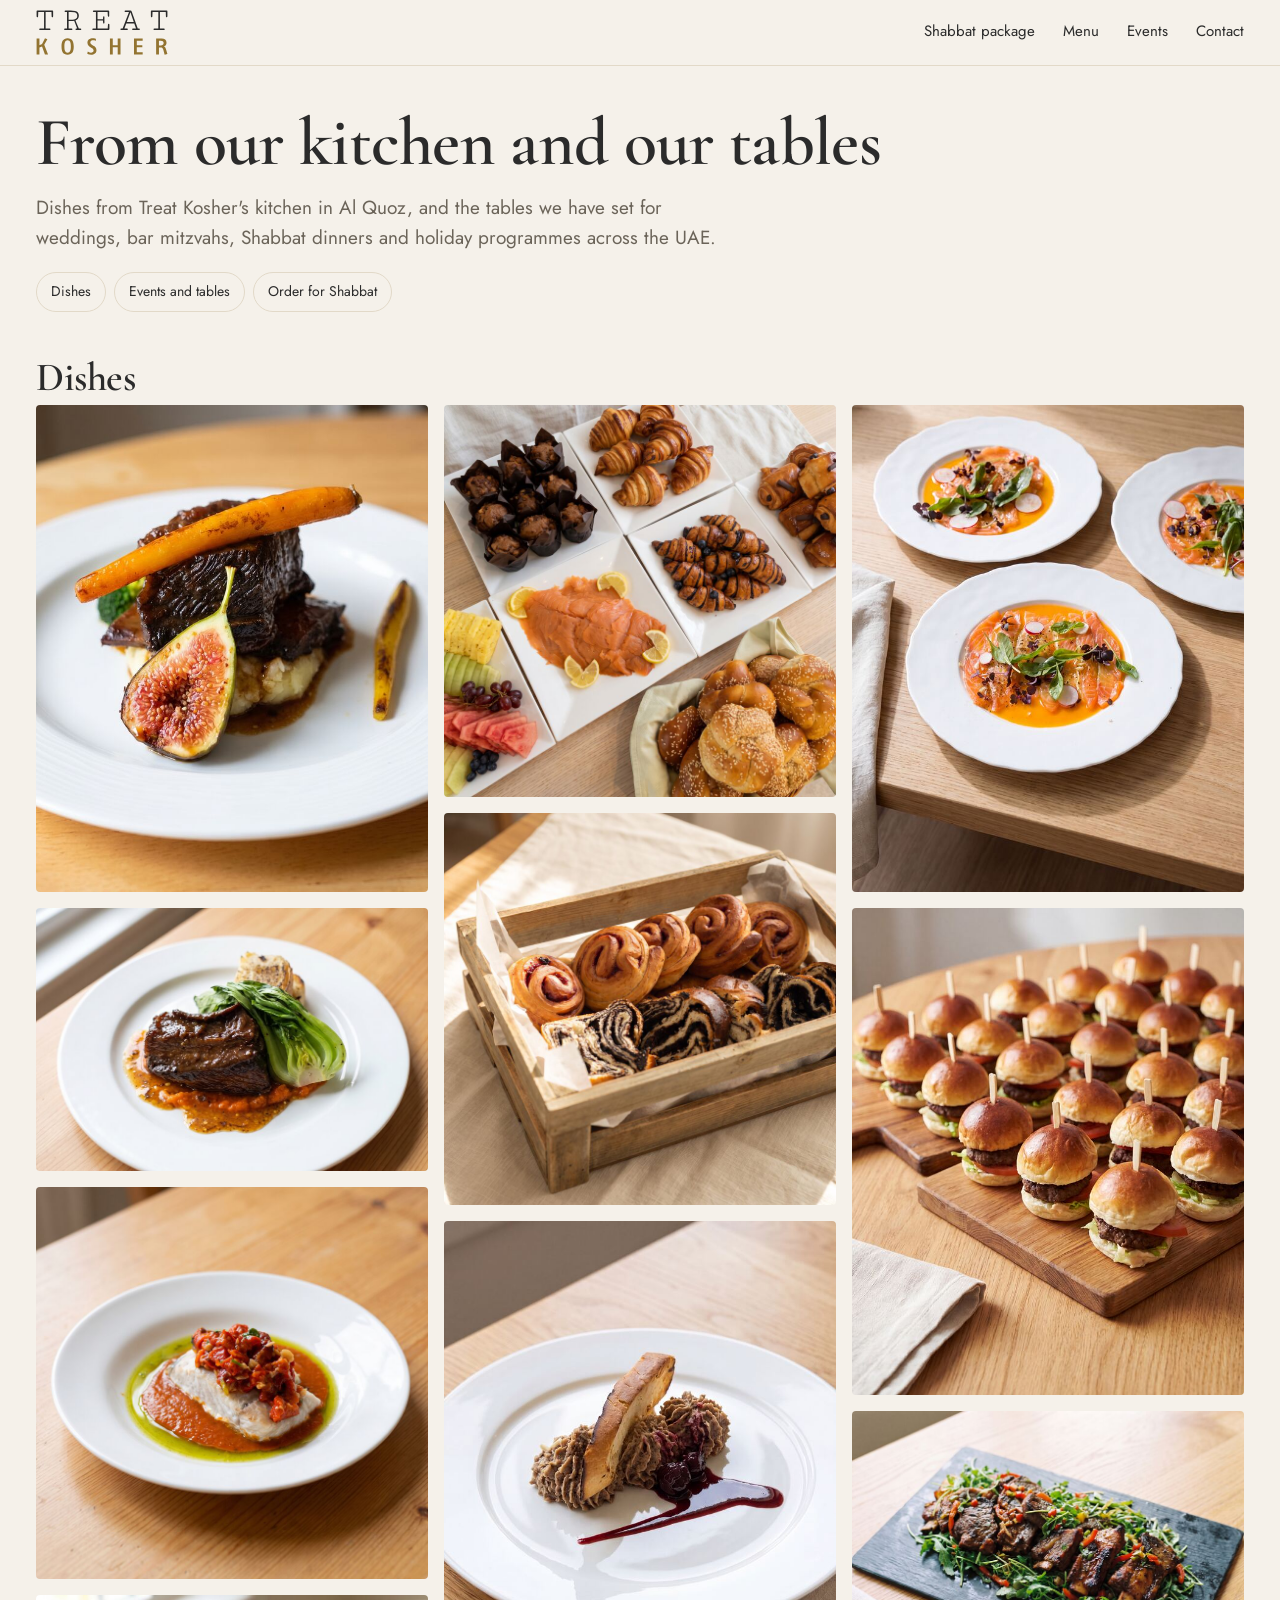
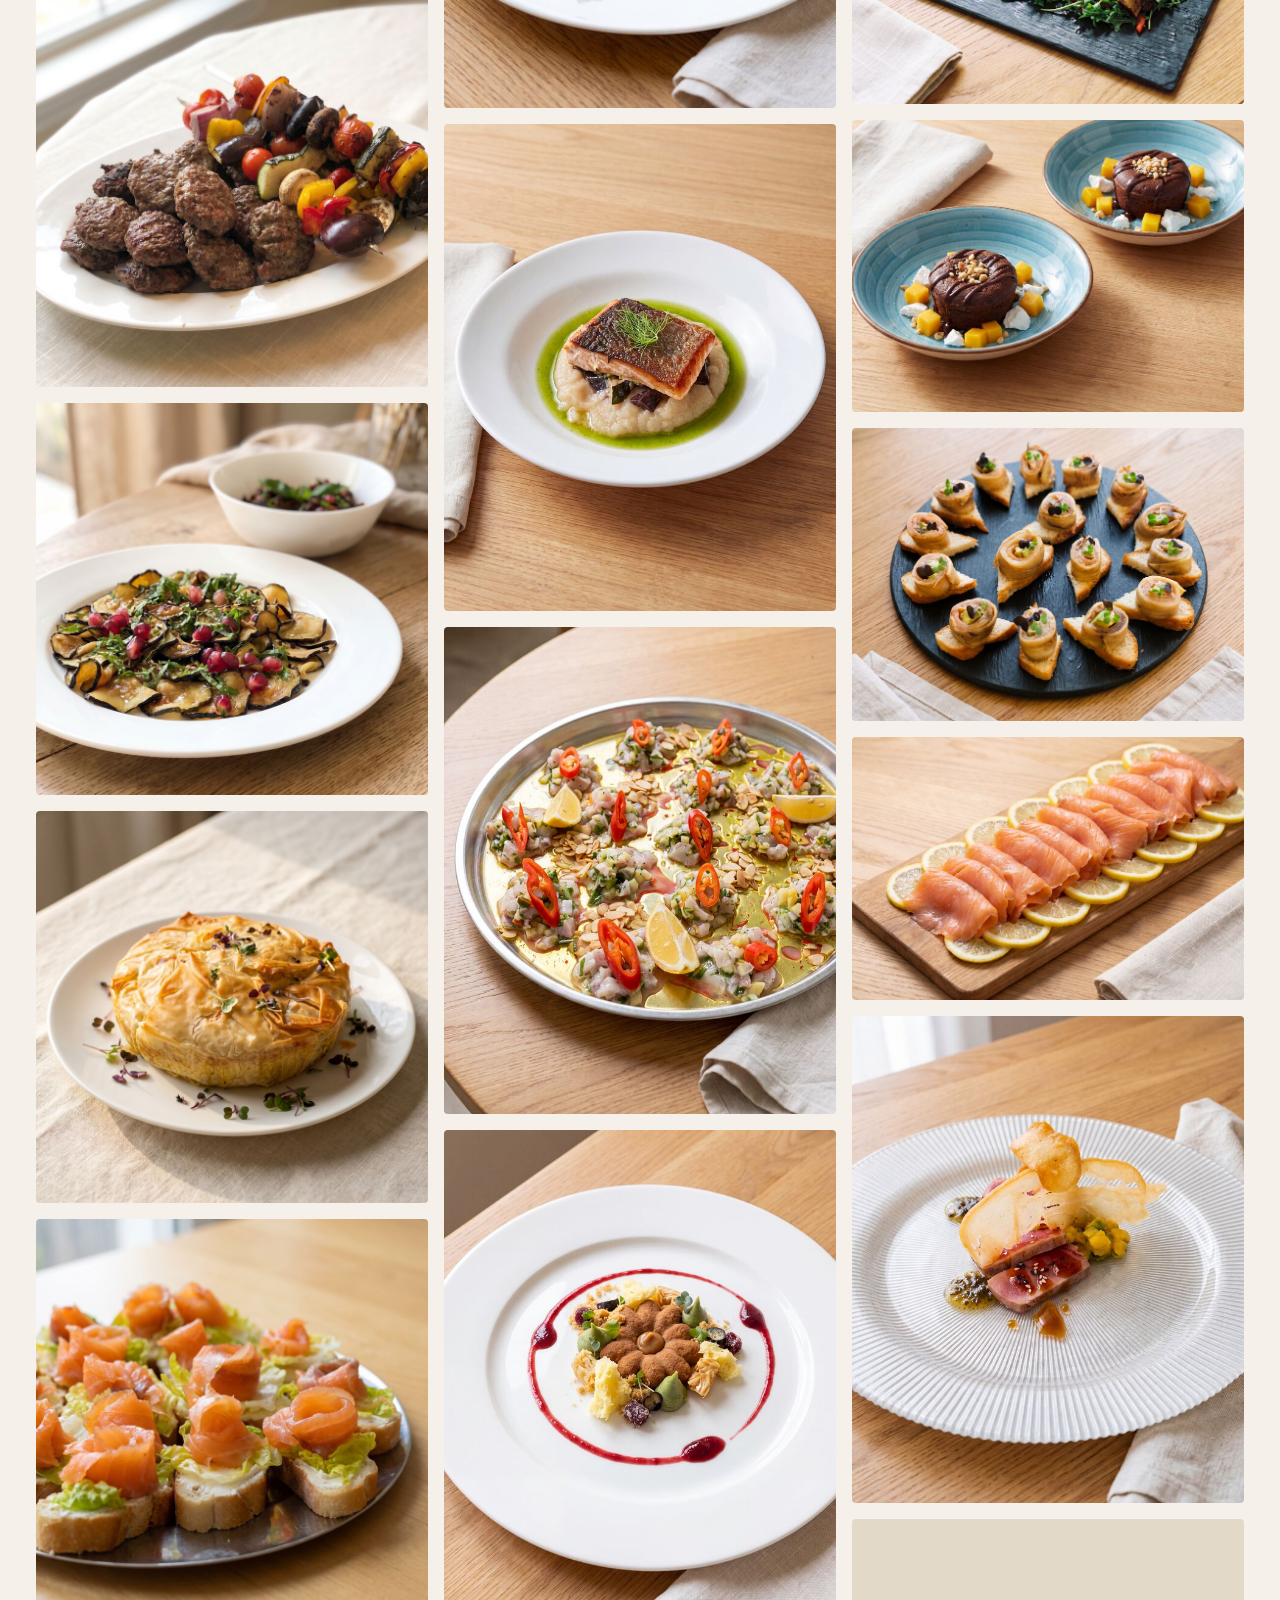
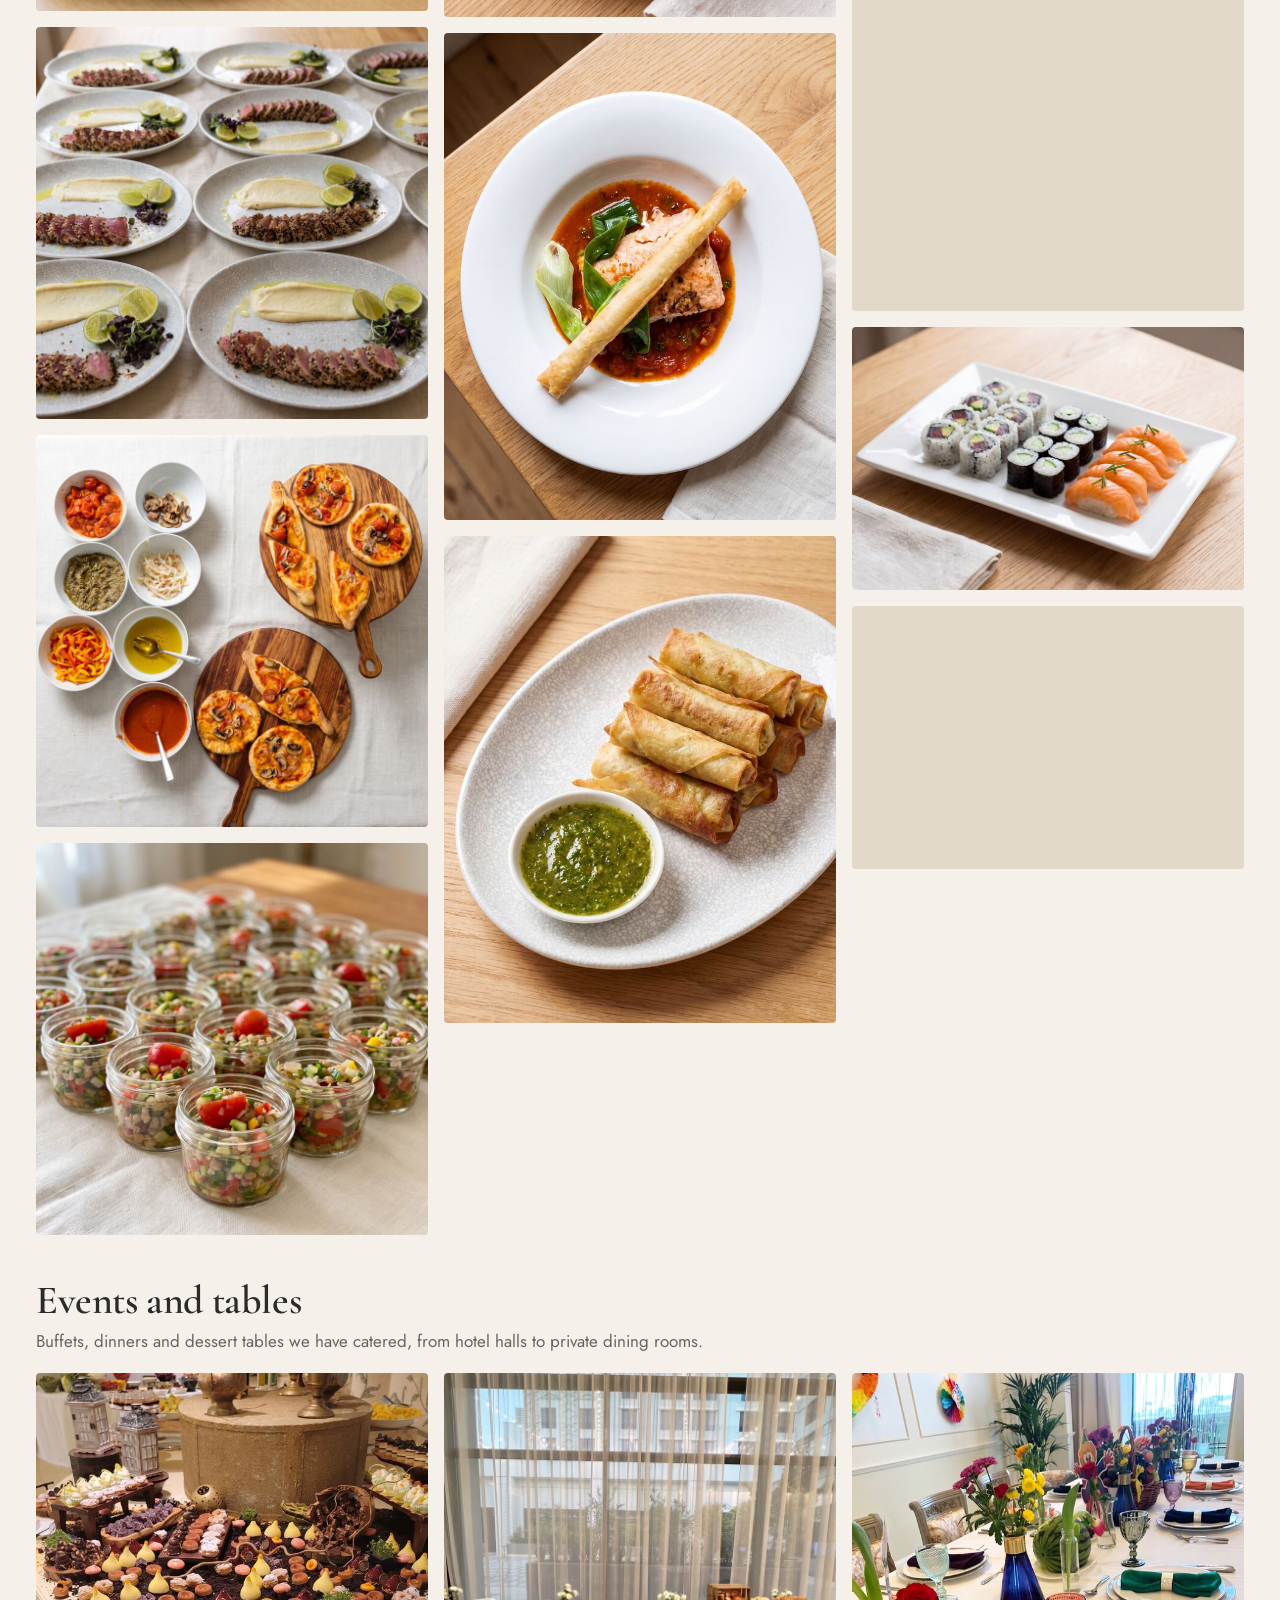
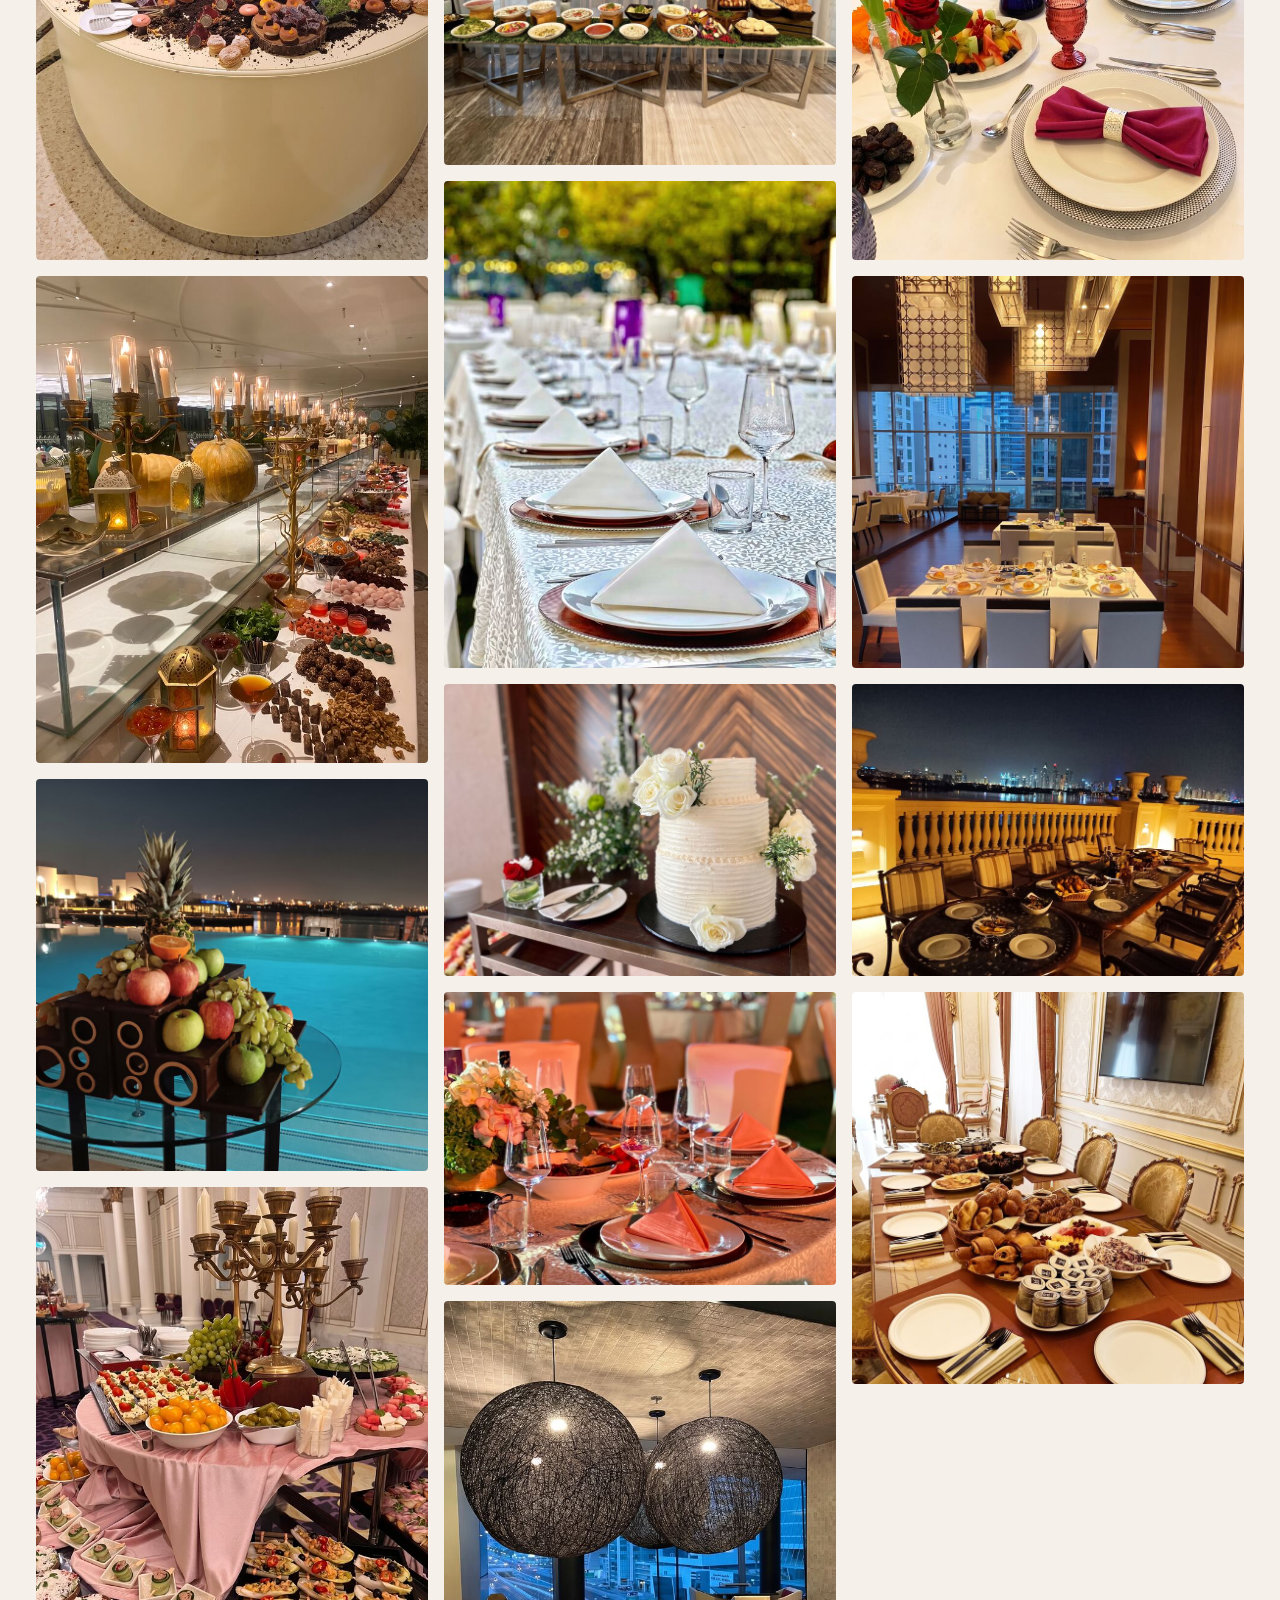
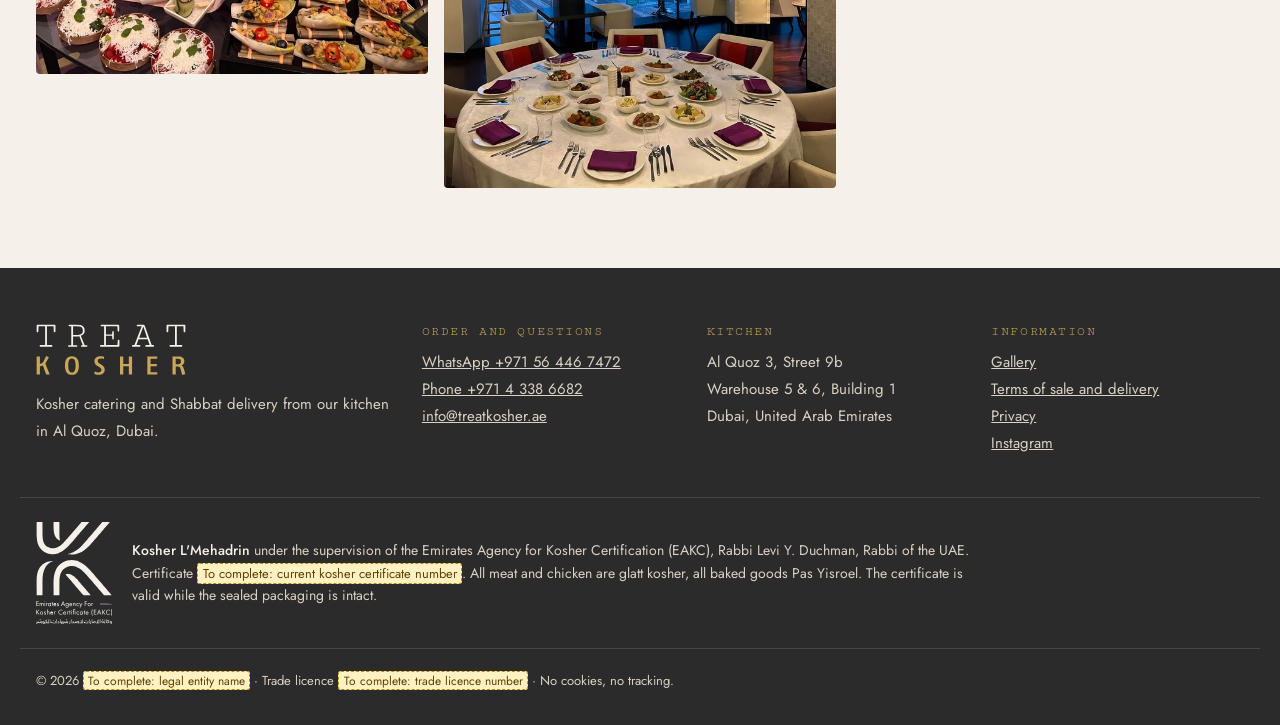
==== commit 574267f4: "Remove the eyebrow labels above headings Co-Authored-By: Claude Opus 5.5 <noreply@anthropic.com>" ====
--- a/gallery.html
+++ b/gallery.html
@@ -43,7 +43,6 @@
 </header>
 <main id="main" class="gallery">
   <div class="gallery__head">
-    <p class="eyebrow">Gallery</p>
     <h1>From our kitchen and our tables</h1>
     <p class="lead">Dishes from Treat Kosher&#39;s kitchen in Al Quoz, and the tables we have set for weddings, bar mitzvahs, Shabbat dinners and holiday programmes across the UAE.</p>
     <nav class="menu__tabs gallery__tabs" aria-label="Gallery sections"><a href="#dishes">Dishes</a><a href="#events">Events and tables</a><a href="./#shabbat">Order for Shabbat</a></nav>
--- a/styles.css
+++ b/styles.css
@@ -14,7 +14,6 @@
 .skip{position:absolute;left:-999px;top:8px;background:var(--ink);color:var(--paper);padding:8px 14px;z-index:50}
 .skip:focus{left:8px}
 
-.eyebrow{font:400 13px/1.3 var(--f-mono);letter-spacing:.14em;text-transform:uppercase;color:var(--gold-deep);margin-bottom:14px}
 .lead{font-size:clamp(17px,1.6vw,19px);color:var(--muted);max-width:36em}
 .price{font-family:var(--f-mono);font-size:16px;letter-spacing:.02em;white-space:nowrap}
 .todo{background:#fff1c2;border:1px dashed #b98a16;color:#5c4300;padding:0 .35em;border-radius:3px;font-size:.92em}
@@ -48,6 +47,17 @@
 .hero__ctas{display:flex;flex-wrap:wrap;gap:12px;margin-top:28px}
 .hero__photo{margin:0;border-radius:6px;overflow:hidden;aspect-ratio:1;background:var(--line)}
 .hero__photo img{width:100%;height:100%;object-fit:cover}
+.hero__carousel{position:relative}
+.carousel__track{display:flex;height:100%;overflow-x:auto;scroll-snap-type:x mandatory;scrollbar-width:none;overscroll-behavior-x:contain}
+.carousel__track::-webkit-scrollbar{display:none}
+.carousel__slide{flex:0 0 100%;margin:0;scroll-snap-align:start;scroll-snap-stop:always}
+.carousel__slide img{width:100%;height:100%;object-fit:cover}
+.carousel__btn{position:absolute;top:50%;transform:translateY(-50%);width:44px;height:44px;border-radius:50%;border:0;background:rgb(255 253 248 / .88);color:var(--ink);font-size:24px;line-height:1;cursor:pointer;box-shadow:0 1px 4px rgb(0 0 0 / .15)}
+.carousel__prev{left:10px}.carousel__next{right:10px}
+.carousel__dots{position:absolute;left:0;right:0;bottom:12px;display:flex;justify-content:center;gap:6px}
+.carousel__dots button{width:8px;height:8px;padding:0;border-radius:50%;border:0;background:rgb(255 253 248 / .6);cursor:pointer;box-shadow:0 0 2px rgb(0 0 0 / .3)}
+.carousel__dots button[aria-current="true"]{background:#fff;width:20px;border-radius:4px}
+@media (hover:none){.carousel__btn{display:none}}
 @media (min-width:960px){.hero{grid-template-columns:1.05fr .95fr;align-items:center;gap:56px;padding-top:56px}.hero__photo{aspect-ratio:5/6}}
 
 .facts{list-style:none;max-width:1240px;margin:36px auto 0;padding:0 16px;display:grid;grid-template-columns:repeat(2,1fr);gap:0;border-top:1px solid var(--line)}
